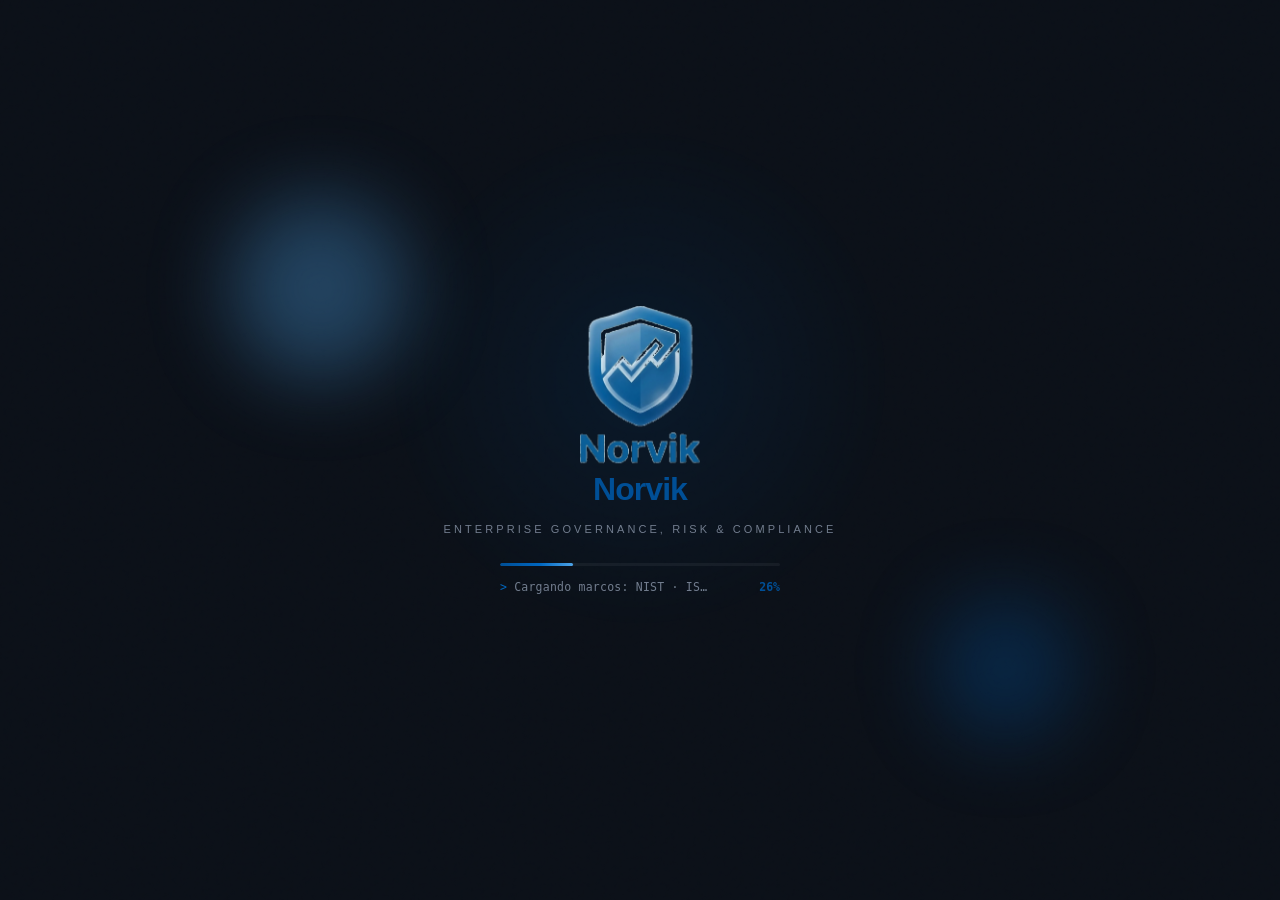
==== ui/web/index.html @ 84c55c1e "Fix logo and configure app" ====
<!DOCTYPE html>
<html lang="es">
<head>
  <meta charset="UTF-8" />
  <meta name="viewport" content="width=device-width, initial-scale=1.0" />
  <title>Norvik — Governance & Compliance</title>
  <link rel="icon" type="image/svg+xml" href="norvik-icon.svg" />
  <link rel="stylesheet" href="themes.css" />
  <link rel="stylesheet" href="styles.css" />
  <link rel="stylesheet" href="glass.css" />
  <link rel="stylesheet" href="responsive.css" />
  <link rel="stylesheet" href="loader.css" />
  <script src="qrc:///qtwebchannel/qwebchannel.js"></script>
</head>
<body>
  <div class="norvik-loader" id="norvik-loader" role="status" aria-live="polite" aria-label="Cargando Norvik">
    <div class="nl-grain" aria-hidden="true"></div>
    <div class="nl-aura" aria-hidden="true"></div>
    <div class="nl-flare nl-flare--a" aria-hidden="true"></div>
    <div class="nl-flare nl-flare--b" aria-hidden="true"></div>
    <div class="nl-stage">
      <div class="nl-logo-wrap" aria-hidden="true">
        <img class="nl-logo-img" src="norvik-logo.png" width="120" height="140" alt="" decoding="async" />
        <div class="nl-wordmark">Norvik</div>
      </div>
      <div class="nl-tagline">Enterprise Governance, Risk &amp; Compliance</div>
      <div class="nl-track" aria-hidden="true"><span class="nl-fill" id="nl-fill"></span></div>
      <div class="nl-status">
        <span class="nl-phase"><span class="nl-caret">&gt;</span><span id="nl-phase-text">Inicializando núcleo seguro</span></span>
        <span class="nl-pct" id="nl-pct">0%</span>
      </div>
    </div>
  </div>
  <div class="grain"></div>
  <div class="scene-bg" aria-hidden="true">
    <div class="scene-bg__image" id="scene-bg-image"></div>
    <div class="scene-bg__veil" id="scene-bg-veil"></div>
    <div class="hero-glow hero-glow--back"></div>
    <div class="hero-glow hero-glow--front"></div>
  </div>

  <div class="app-root">
    <div class="sidebar-backdrop" id="sidebar-backdrop" aria-hidden="true"></div>
    <div class="glass-panel norvik-shell">
      <div class="norvik-layout" id="layout">
        <aside class="norvik-sidebar">
          <div class="norvik-brand">
            <img class="norvik-brand-logo" src="norvik-logo.png" width="120" height="36" alt="Norvik" />
            <div class="norvik-brand-text">
              <span class="norvik-brand-name">Norvik</span>
              <span class="norvik-brand-ver" id="brand-edition">Enterprise Edition</span>
            </div>
          </div>
          <nav class="norvik-nav" aria-label="Navegación principal">
            <span class="nav-indicator" id="nav-indicator" aria-hidden="true"></span>
            <button type="button" class="nav-item is-active" data-panel="dashboard">
              <span data-icon="dashboard"></span><span>Dashboard</span>
            </button>
            <button type="button" class="nav-item alerts" data-panel="nist" data-fw="NIST_CSF2">
              <span data-icon="nist"></span><span>NIST CSF 2.0</span>
              <span class="badge" id="badge-nist" hidden>0</span>
            </button>
            <button type="button" class="nav-item" data-panel="iso" data-fw="ISO27001">
              <span data-icon="iso"></span><span>ISO 27001:2022</span>
            </button>
            <button type="button" class="nav-item alerts" data-panel="cis" data-fw="CIS_V8">
              <span data-icon="cis"></span><span>CIS Controls v8</span>
              <span class="badge" id="badge-cis" hidden>0</span>
            </button>
            <button type="button" class="nav-item" data-panel="rgpd" data-fw="RGPD">
              <span data-icon="rgpd"></span><span>RGPD</span>
            </button>
            <button type="button" class="nav-item" data-panel="reports">
              <span data-icon="reports"></span><span>Informes PDF</span>
            </button>
            <button type="button" class="nav-item" data-panel="ai">
              <span data-icon="ai"></span><span>Asistente IA</span>
            </button>
          </nav>
          <div class="norvik-sidebar-foot">
            <div class="norvik-status foot-text">
              <span class="dot" id="ollama-dot"></span>
              <span id="ollama-label">Ollama: comprobando...</span>
            </div>
            <div class="sidebar-foot-nav">
              <button type="button" class="nav-item nav-item--foot" data-panel="settings">
                <span data-icon="settings"></span><span>Configuración</span>
              </button>
              <button type="button" class="nav-item nav-item--foot" id="btn-support">
                <span data-icon="help"></span><span>Soporte</span>
              </button>
            </div>
            <div class="sidebar-user" id="sidebar-user" role="button" tabindex="0">
              <span class="sidebar-user__avatar" id="sidebar-avatar">RC</span>
              <div class="sidebar-user__meta foot-text">
                <span class="sidebar-user__name" id="sidebar-user-name">Responsable</span>
                <span class="sidebar-user__role" id="sidebar-user-role">Cumplimiento</span>
              </div>
            </div>
            <button type="button" class="btn-collapse" id="btn-collapse">
              <span class="chevron-wrap" data-icon="chevronLeft"></span><span class="collapse-label">Colapsar</span>
            </button>
          </div>
        </aside>

        <section class="norvik-main">
          <header class="norvik-topbar">
            <button type="button" class="ws-btn btn-nav-toggle" id="btn-nav-toggle" aria-label="Abrir menú de navegación">
              <span data-icon="menu"></span>
            </button>
            <div class="norvik-topbar__title">
              <h1 id="page-title">Governance & Compliance</h1>
              <p id="page-subtitle">Última revisión: —</p>
            </div>
            <div class="topbar-search">
              <span class="topbar-search__icon" data-icon="search"></span>
              <input type="text" id="global-search" class="topbar-search__input" placeholder="Buscar controles, marcos o dominios..." autocomplete="off" />
              <div class="search-results" id="search-results" hidden></div>
            </div>
            <div class="norvik-topbar__actions">
              <button type="button" class="ws-btn" id="btn-sync">
                <span data-icon="sync"></span><span class="ws-btn__label">Sincronizar</span>
              </button>
              <button type="button" class="ws-btn primary" id="btn-export">
                <span data-icon="export"></span><span class="ws-btn__label">Exportar PDF</span>
              </button>
              <button type="button" class="icon-btn" id="btn-notifs" aria-label="Notificaciones">
                <span data-icon="alerts"></span>
                <span class="icon-btn__dot" id="notif-dot" hidden></span>
              </button>
              <div class="user-chip" id="user-chip" role="button" tabindex="0">
                <span class="user-chip__avatar" id="user-avatar">RC</span>
                <span class="user-chip__meta">
                  <span class="user-chip__name" id="user-name">Responsable</span>
                  <span class="user-chip__role" id="user-role">Cumplimiento</span>
                </span>
              </div>
            </div>
          </header>

          <div class="norvik-work">
            <div class="norvik-panel is-active" data-panel="dashboard">
              <div class="sync-banner" id="sync-banner" hidden>
                <span class="sync-banner__icon" data-icon="warning"></span>
                <div class="sync-banner__body">
                  <strong>Fallo de sincronización</strong>
                  <span id="sync-banner-msg">No se pudo conectar con el motor de cumplimiento.</span>
                </div>
                <button type="button" class="ws-btn" id="sync-retry"><span data-icon="sync"></span><span>Reintentar</span></button>
              </div>

              <div class="dash-empty" id="dash-empty" hidden>
                <nav class="dash-crumb dash-crumb--empty" aria-label="Miga de pan">
                  <span>Inicio</span>
                  <span class="dash-crumb__sep" data-icon="chevronRight"></span>
                  <span class="dash-crumb__active">Dashboard</span>
                </nav>
                <div class="dash-empty__shell glass-box">
                  <div class="dash-empty__hero">
                    <div class="dash-empty__orbit">
                      <div class="dash-empty__ring" aria-hidden="true"></div>
                      <img class="dash-empty__logo" src="norvik-logo.png" width="120" height="140" alt="Norvik" />
                      <div class="dash-empty__float dash-empty__float--a"><span data-icon="policy"></span></div>
                      <div class="dash-empty__float dash-empty__float--b"><span data-icon="check"></span></div>
                    </div>
                  </div>
                  <h2>No hay datos de cumplimiento todavía</h2>
                  <p>Comience configurando su primer marco normativo o realizando una evaluación de madurez para visualizar el estado de riesgo de su organización.</p>
                  <div class="dash-empty__actions">
                    <button type="button" class="ws-btn primary" id="empty-start">
                      <span data-icon="verified"></span><span>Comenzar configuración</span>
                    </button>
                    <button type="button" class="ws-btn" id="empty-import">
                      <span data-icon="upload"></span><span>Importar datos</span>
                    </button>
                  </div>
                  <div class="dash-empty__tips">
                    <div class="dash-empty__tip">
                      <span class="dash-empty__tip-icon" data-icon="sparkle"></span>
                      <strong>Marcos sugeridos</strong>
                      <span>ISO 27001, NIST CSF o CIS Controls según su sector.</span>
                    </div>
                    <div class="dash-empty__tip">
                      <span class="dash-empty__tip-icon" data-icon="policy"></span>
                      <strong>Guía de inicio</strong>
                      <span>Mapee controles de cumplimiento en pocos minutos.</span>
                    </div>
                    <div class="dash-empty__tip">
                      <span class="dash-empty__tip-icon" data-icon="group"></span>
                      <strong>Invitar equipo</strong>
                      <span>Colabore con oficiales de privacidad y auditores.</span>
                    </div>
                  </div>
                </div>
                <div class="dash-empty__ghost" aria-hidden="true">
                  <div class="dash-ghost-card dash-ghost-card--wide"></div>
                  <div class="dash-ghost-card dash-ghost-card--narrow"></div>
                </div>
              </div>

              <div id="dash-content">
              <nav class="dash-crumb" aria-label="Miga de pan">
                <span>Inicio</span>
                <span class="dash-crumb__sep" data-icon="chevronRight"></span>
                <span class="dash-crumb__active">Dashboard</span>
              </nav>
              <header class="dash-header">
                <div class="dash-header__main">
                  <h2 class="dash-header__title">Panel de cumplimiento</h2>
                  <p class="dash-header__subtitle" id="dash-header-sub">Monitoreo de cumplimiento entre marcos y vectores de riesgo.</p>
                  <div class="dash-header__meta">
                    <span class="dash-status" id="dash-conn-status">
                      <span class="dash-status__dot"></span>
                      <span id="dash-conn-label">Motor de cumplimiento activo</span>
                    </span>
                    <span class="dash-header__sep" aria-hidden="true">·</span>
                    <span class="dash-header__time" id="dash-last-update">Última actualización: —</span>
                  </div>
                </div>
                <div class="dash-header__actions">
                  <button type="button" class="ws-btn ws-btn--filter" id="dash-btn-filter">
                    <span data-icon="filter"></span><span id="dash-filter-btn-label">Filtros</span>
                  </button>
                  <button type="button" class="ws-btn" id="dash-btn-export">
                    <span data-icon="download"></span><span>Exportar</span>
                  </button>
                </div>
              </header>

              <div class="dash-filters-bar" id="dash-filters-bar" hidden>
                <span class="dash-filters-bar__label">Filtros activos:</span>
                <div class="dash-filter-chips" id="dash-filter-chips"></div>
                <button type="button" class="link-btn" id="dash-clear-filters">Limpiar todo</button>
              </div>

              <div class="bento-grid dash-kpi-row">
                <div class="glass-box dash-card bento-span-4 dash-kpi mica-surface drill-target" id="kpi-fw-card" role="button" tabindex="0" title="Ver controles del marco seleccionado">
                  <div class="dash-kpi__head">
                    <span class="dash-kpi__label" id="kpi-fw-label">Cumplimiento ISO 27001</span>
                    <span class="dash-kpi__icon" data-icon="verified"></span>
                  </div>
                  <div class="dash-kpi__value-row">
                    <span class="dash-kpi__value" id="kpi-fw-pct">—</span>
                    <span class="dash-kpi__delta dash-kpi__delta--down" id="kpi-fw-delta" hidden>
                      <span data-icon="warning"></span><span>—</span>
                    </span>
                  </div>
                  <div class="dash-kpi__track"><span id="kpi-fw-bar" style="width:0"></span></div>
                  <p class="dash-kpi__hint" id="kpi-fw-target">Objetivo: 95% de madurez · Clic para detalle</p>
                </div>
                <div class="glass-box dash-card bento-span-4 dash-kpi mica-surface drill-target drill-target--risk" id="kpi-risk-card" role="button" tabindex="0" title="Ver listado técnico de hallazgos críticos">
                  <div class="dash-kpi__risk">
                    <div class="dash-kpi__ring" id="kpi-risk-ring"></div>
                    <div>
                      <span class="dash-kpi__label">Vulnerabilidades críticas</span>
                      <span class="dash-kpi__value dash-kpi__value--risk" id="kpi-risk-count">—</span>
                      <p class="dash-kpi__hint" id="kpi-risk-sub">Clic para mitigar · listado técnico</p>
                    </div>
                  </div>
                </div>
                <div class="glass-box dash-card bento-span-4 dash-kpi mica-surface">
                  <div class="dash-kpi__head">
                    <span class="dash-kpi__label">Auditorías activas</span>
                    <span class="dash-kpi__icon" data-icon="pending"></span>
                  </div>
                  <ul class="dash-audit-list" id="kpi-audit-list"></ul>
                </div>
              </div>

              <div class="bento-grid">
                <div class="glass-box dash-card bento-span-4 risk-index-card drill-target" id="risk-index-card" role="button" tabindex="0" title="Ver incidencias críticas">
                  <div class="card-head card-head--tight">
                    <span class="card-head__title card-head__title--caps">Índice de exposición al riesgo</span>
                    <span class="grade-chip" id="score-grade">—</span>
                  </div>
                  <div class="risk-index__body">
                    <div class="score-donut score-donut--center" id="score-donut"></div>
                    <p class="risk-index__risk" id="risk-label">Riesgo moderado</p>
                  </div>
                  <div class="risk-index__foot">
                    <div class="risk-index__stat">
                      <span class="risk-index__stat-lbl">Cumplimiento</span>
                      <span class="risk-index__stat-val" id="risk-compliance-pct">0%</span>
                    </div>
                    <div class="risk-index__stat drill-target drill-target--inline" id="risk-incidents-stat" role="button" tabindex="0" title="Listado de controles críticos">
                      <span class="risk-index__stat-lbl">Incidencias</span>
                      <span class="risk-index__stat-val risk-index__stat-val--bad" id="risk-incidents">0</span>
                    </div>
                  </div>
                </div>

                <div class="glass-box dash-card bento-span-8 maturity-card">
                  <div class="card-head card-head--tight">
                    <span class="card-head__title card-head__title--caps">Matriz global de madurez</span>
                    <span class="live-chip">Datos en vivo</span>
                  </div>
                  <div class="maturity-list" id="maturity-list"></div>
                </div>

                <div class="glass-box dash-card bento-span-12 controls-table-card filtered-table-card" id="filtered-table-card">
                  <div class="card-head card-head--tight card-head--table">
                    <span class="card-head__title card-head__title--caps" id="filtered-table-title">Estado de controles filtrados</span>
                    <span class="filtered-table__legend"><i class="cell-crit"></i> Crítico / Alto · Clic en fila para mitigar</span>
                  </div>
                  <div class="gaps-table-wrap grid-table-wrap">
                    <table class="data-table data-table--enterprise data-table--filtered" id="filtered-controls-table">
                      <thead>
                        <tr>
                          <th>ID</th>
                          <th>Dominio</th>
                          <th>Riesgo</th>
                          <th>Madurez</th>
                          <th>Estado</th>
                        </tr>
                      </thead>
                      <tbody id="filtered-controls-body"></tbody>
                    </table>
                  </div>
                  <div class="filtered-table__foot" id="filtered-table-foot" hidden>
                    <button type="button" class="link-btn" id="filtered-show-more">Ver más resultados</button>
                  </div>
                </div>

                <div class="glass-box dash-card bento-span-12 controls-table-card" hidden aria-hidden="true">
                  <div class="card-head card-head--tight card-head--table">
                    <span class="card-head__title card-head__title--caps">Estado de controles críticos</span>
                    <button type="button" class="link-btn" data-goto-gaps>Ver todas las evaluaciones</button>
                  </div>
                  <div class="gaps-table-wrap grid-table-wrap">
                    <table class="data-table data-table--enterprise" id="critical-gaps-table">
                      <thead>
                        <tr>
                          <th>Marco</th>
                          <th>Dominio</th>
                          <th>Control</th>
                          <th>Madurez</th>
                          <th>Estado</th>
                          <th class="cell-action"></th>
                        </tr>
                      </thead>
                      <tbody id="critical-gaps-body"></tbody>
                    </table>
                  </div>
                </div>

                <div class="glass-box dash-card bento-span-12 stream-card">
                  <div class="card-head card-head--tight">
                    <span class="card-head__title card-head__title--caps">Flujo de cumplimiento reciente</span>
                  </div>
                  <ul class="stream-list" id="activity-list"></ul>
                </div>
              </div>

              <div class="ai-exec-grid">
                <div class="glass-box ai-summary-card">
                  <div class="card-head">
                    <span class="card-head__title">
                      <span class="ai-spark" data-icon="ai"></span>Resumen ejecutivo IA
                    </span>
                    <span class="live-chip" id="ai-summary-state">Listo</span>
                  </div>
                  <div class="ai-summary__body" id="ai-summary-body">
                    <p class="ai-summary__placeholder">Genera un análisis ejecutivo del estado de gobernanza con tu modelo Ollama configurado. Son sugerencias de la IA basadas en tus evaluaciones.</p>
                  </div>
                  <div class="ai-summary__foot">
                    <button type="button" class="ws-btn primary" id="btn-ai-summary">
                      <span data-icon="ai"></span><span>Generar análisis</span>
                    </button>
                    <button type="button" class="ws-btn" id="btn-ai-regen" hidden>
                      <span data-icon="refresh"></span><span>Regenerar análisis</span>
                    </button>
                    <button type="button" class="ws-btn" id="btn-ai-copy" hidden>
                      <span data-icon="copy"></span><span>Copiar</span>
                    </button>
                  </div>
                </div>

                <div class="glass-box health-card">
                  <div class="health-card__label">Estado de salud global</div>
                  <div class="health-card__grade" id="health-grade">—</div>
                  <div class="health-card__status">
                    <span class="health-card__badge" id="health-status">Estable</span>
                  </div>
                  <div class="health-card__trend" id="health-trend">
                    <span data-icon="trend"></span><span id="health-trend-text">Madurez media en seguimiento</span>
                  </div>
                  <div class="health-card__ring" id="health-ring"></div>
                </div>
              </div>

              <div class="norvik-grid norvik-grid--mid dash-secondary">
                <div class="glass-box dash-card remediation-card">
                  <div class="card-head card-head--tight">
                    <span class="card-head__title card-head__title--caps">Progreso del plan de remediación</span>
                    <span class="card-head__hint" id="remediation-hint"></span>
                  </div>
                  <div class="remediation-list" id="remediation-list"></div>
                </div>
                <div class="glass-box dash-card gapmatrix-card">
                  <div class="card-head card-head--tight">
                    <span class="card-head__title card-head__title--caps">Mapa de brechas — Dominio × Marco</span>
                    <span class="matrix-legend">
                      <span><i class="cell-crit"></i>Crítico</span>
                      <span><i class="cell-part"></i>Parcial</span>
                      <span><i class="cell-ok"></i>Alineado</span>
                    </span>
                  </div>
                  <div class="gapmatrix-wrap grid-table-wrap" id="gap-matrix"></div>
                </div>
              </div>
              </div>
            </div>

            <div class="norvik-panel" data-panel="nist" id="panel-nist"></div>
            <div class="norvik-panel" data-panel="iso" id="panel-iso"></div>
            <div class="norvik-panel" data-panel="cis" id="panel-cis"></div>
            <div class="norvik-panel" data-panel="rgpd" id="panel-rgpd"></div>

            <div class="norvik-panel" data-panel="reports">
              <div id="reports-content" class="reports-page">
                <header class="reports-header">
                  <div>
                    <h2 class="reports-header__title">Informes y análisis de brechas</h2>
                    <p class="reports-header__sub" id="rpt-period">Revisión de cumplimiento · —</p>
                  </div>
                  <div class="reports-header__actions">
                    <button type="button" class="ws-btn" id="btn-export-panel" disabled title="Próximamente">
                      <span data-icon="export"></span><span>Exportar Excel</span>
                    </button>
                    <button type="button" class="ws-btn primary" id="btn-export-rpt">
                      <span data-icon="doc"></span><span>Generar informe PDF</span>
                    </button>
                  </div>
                </header>
                <p id="report-result" class="report-export__result"></p>

                <div class="bento-grid reports-bento">
                  <div class="glass-box dash-card bento-span-7 rpt-ai-card">
                    <div class="card-head">
                      <span class="card-head__title">
                        <span class="ai-spark" data-icon="ai"></span>Resumen ejecutivo IA
                      </span>
                      <span class="live-chip" id="rpt-ai-summary-state">Listo</span>
                    </div>
                    <div class="ai-summary__body" id="rpt-ai-summary-body">
                      <p class="ai-summary__placeholder">Genera un análisis ejecutivo del estado de gobernanza con Ollama. Las sugerencias se basan en tus evaluaciones actuales.</p>
                    </div>
                    <div class="ai-summary__foot">
                      <button type="button" class="ws-btn primary" id="rpt-btn-ai-summary">
                        <span data-icon="ai"></span><span>Generar análisis</span>
                      </button>
                      <button type="button" class="ws-btn" id="rpt-btn-ai-regen" hidden>
                        <span data-icon="refresh"></span><span>Regenerar</span>
                      </button>
                      <button type="button" class="ws-btn" id="rpt-btn-ai-copy" hidden>
                        <span data-icon="copy"></span><span>Copiar</span>
                      </button>
                    </div>
                  </div>

                  <div class="glass-box dash-card bento-span-5 health-card health-card--brand">
                    <div class="health-card__label">Estado de salud global</div>
                    <div class="health-card__grade" id="rpt-health-grade">—</div>
                    <div class="health-card__status">
                      <span class="health-card__badge" id="rpt-health-status">Estable</span>
                    </div>
                    <div class="health-card__trend" id="rpt-health-trend">
                      <span data-icon="trend"></span><span id="rpt-health-trend-text">Madurez media en seguimiento</span>
                    </div>
                    <div class="health-card__ring" id="rpt-health-ring"></div>
                    <div class="health-card__watermark" aria-hidden="true">
                      <img src="norvik-logo.png" alt="" width="100" height="auto" />
                    </div>
                  </div>

                  <div class="glass-box dash-card bento-span-12 gapmatrix-card">
                    <div class="card-head card-head--tight">
                      <span class="card-head__title card-head__title--caps">Mapa de brechas — Dominio × Marco</span>
                      <span class="matrix-legend">
                        <span><i class="cell-crit"></i>Crítico</span>
                        <span><i class="cell-part"></i>Parcial</span>
                        <span><i class="cell-ok"></i>Alineado</span>
                      </span>
                    </div>
                    <div class="gapmatrix-wrap grid-table-wrap" id="rpt-gap-matrix"></div>
                  </div>

                  <div class="glass-box dash-card bento-span-8 remediation-card">
                    <div class="card-head card-head--tight">
                      <span class="card-head__title card-head__title--caps">Progreso del plan de remediación</span>
                      <span class="card-head__hint" id="rpt-remediation-hint"></span>
                    </div>
                    <div class="remediation-list" id="rpt-remediation-list"></div>
                  </div>

                  <div class="glass-box dash-card bento-span-4 upload-card rpt-archive">
                    <div class="card-head card-head--tight">
                      <span class="card-head__title card-head__title--caps">Biblioteca de evidencias</span>
                    </div>
                    <div class="dropzone dropzone--compact" id="dropzone" role="button" tabindex="0" aria-label="Subir evidencias">
                      <div class="dropzone__circle"><span data-icon="upload"></span></div>
                      <div class="dropzone__title">Arrastra archivos aquí</div>
                      <p class="dropzone__hint">PDF, imágenes y documentos vinculados a controles.</p>
                      <input type="file" id="evidence-input" multiple hidden />
                    </div>
                    <ul class="upload-list" id="upload-list"></ul>
                  </div>
                </div>
              </div>
            </div>

            <div class="norvik-panel" data-panel="ai">
              <div class="glass-box ai-chat">
                <div class="glass-box__title">Asistente IA — Recomendaciones GRC</div>
                <div id="ai-offline" class="ai-offline" hidden>
                  Ollama no está disponible. Inicia Ollama en http://localhost:11434 para habilitar recomendaciones.
                </div>
                <div class="ai-messages" id="ai-messages">
                  <div class="ai-msg bot">Selecciona un gap del dashboard o describe un control para recibir recomendaciones técnicas en español.</div>
                </div>
                <div class="ai-input-row">
                  <input type="text" class="ai-input" id="ai-input" placeholder="Describe un gap o control..." />
                  <button type="button" class="ws-btn primary" id="ai-send">
                    <span data-icon="send"></span><span>Enviar</span>
                  </button>
                </div>
              </div>
            </div>

            <div class="norvik-panel" data-panel="settings">
              <div class="glass-box">
                <h1 style="font-size:22px;font-weight:650;letter-spacing:-.02em;margin-bottom:4px">Configuración</h1>
                <p class="sub" style="color:var(--ink-3);font-size:13px;margin-bottom:18px">Conexión IA, apariencia y preferencias de Norvik.</p>

                <div class="settings-section" id="ollama-settings">
                  <div class="label">Asistente IA (Ollama)</div>
                  <div class="settings-grid settings-grid--ollama">
                    <div class="setting-field">
                      <label for="set-ollama-provider">Proveedor</label>
                      <select id="set-ollama-provider" class="setting-select">
                        <option value="local">Ollama local</option>
                        <option value="cloud">Ollama Cloud (API)</option>
                      </select>
                    </div>
                    <div class="setting-field" id="field-ollama-host">
                      <label for="set-ollama-host">URL local</label>
                      <input type="text" id="set-ollama-host" placeholder="http://localhost:11434" />
                    </div>
                    <div class="setting-field" id="field-ollama-cloud-key" hidden>
                      <label for="set-ollama-cloud-key">API Key Cloud</label>
                      <input type="password" id="set-ollama-cloud-key" placeholder="ollama_..." autocomplete="off" />
                      <p class="setting-hint">Obtén tu clave en <a href="https://ollama.com/settings/keys" target="_blank" rel="noopener">ollama.com/settings/keys</a>. La API usa <code>https://ollama.com/api</code>.</p>
                    </div>
                    <div class="setting-field">
                      <label for="set-ollama-model">Modelo</label>
                      <select id="set-ollama-model" class="setting-select"></select>
                      <p class="setting-hint" id="ollama-models-hint" hidden></p>
                      <p class="setting-hint">Local: solo modelos descargados (<code>ollama pull llama3.2</code>). Cloud: catálogo de ollama.com (Llama no incluido).</p>
                    </div>
                    <div class="setting-field setting-field--wide">
                      <label for="set-ollama-model-custom">Modelo personalizado (opcional)</label>
                      <input type="text" id="set-ollama-model-custom" placeholder="Ej. llama3.1:8b" />
                    </div>
                  </div>
                  <div class="setting-field setting-field--wide">
                    <label for="set-ai-prompt">Rol del asistente (system prompt)</label>
                    <textarea id="set-ai-prompt" class="setting-textarea" rows="5" placeholder="Vacío = rol GRC Norvik (auditoría, informes, decisiones, sugerencias)"></textarea>
                  </div>
                  <div class="ollama-actions">
                    <button type="button" class="ws-btn" id="btn-test-ollama">
                      <span data-icon="sync"></span><span>Probar conexión</span>
                    </button>
                    <button type="button" class="ws-btn" id="btn-load-models">
                      <span data-icon="ai"></span><span>Cargar modelos</span>
                    </button>
                    <span class="ollama-test-status" id="ollama-test-status"></span>
                  </div>
                </div>

                <div class="settings-section" id="theme-settings-panel"></div>

                <div class="settings-section">
                  <div class="label">Organización</div>
                  <div class="settings-grid">
                    <div class="setting-field">
                      <label for="set-org">Nombre</label>
                      <input type="text" id="set-org" />
                    </div>
                  </div>
                </div>

                <div style="margin-top:16px">
                  <button type="button" class="ws-btn primary" id="btn-save-settings">
                    <span data-icon="check"></span><span>Guardar configuración</span>
                  </button>
                </div>
              </div>
            </div>
          </div>
        </section>
      </div>
    </div>
  </div>

  <div class="filter-backdrop" id="filter-backdrop" hidden></div>
  <aside class="filter-drawer" id="filter-drawer" aria-label="Filtros del dashboard" hidden>
    <div class="filter-drawer__head">
      <div>
        <h2 class="filter-drawer__title">Filtros</h2>
        <p class="filter-drawer__sub">Refina el espacio de cumplimiento</p>
      </div>
      <button type="button" class="icon-btn" id="filter-drawer-close" aria-label="Cerrar filtros"><span data-icon="close"></span></button>
    </div>
    <div class="filter-drawer__body">
      <div class="filter-section">
        <span class="filter-section__label">Marco normativo</span>
        <div class="filter-fw-list" id="filter-fw-list"></div>
      </div>
      <div class="filter-section">
        <span class="filter-section__label">Nivel de riesgo</span>
        <div class="filter-risk-grid" id="filter-risk-grid">
          <button type="button" class="filter-risk is-active" data-risk="critical">Crítico</button>
          <button type="button" class="filter-risk is-active" data-risk="warning">Alto</button>
          <button type="button" class="filter-risk" data-risk="info">Medio</button>
          <button type="button" class="filter-risk" data-risk="ok">Bajo</button>
        </div>
      </div>
      <div class="filter-section">
        <span class="filter-section__label">Rango de fechas</span>
        <div class="filter-date">
          <button type="button" class="filter-date__main" id="filter-date-label">Últimos 90 días</button>
          <div class="filter-date__quick">
            <button type="button" class="filter-date-chip" data-days="1">Hoy</button>
            <button type="button" class="filter-date-chip" data-days="7">7 días</button>
            <button type="button" class="filter-date-chip" data-days="30">30 días</button>
            <button type="button" class="filter-date-chip is-active" data-days="90">90 días</button>
          </div>
        </div>
      </div>
      <div class="filter-section">
        <label class="filter-section__label" for="filter-unit">Unidad de negocio</label>
        <select class="setting-select" id="filter-unit">
          <option value="all">Todas las unidades</option>
          <option value="it">Tecnología</option>
          <option value="legal">Legal y cumplimiento</option>
          <option value="ops">Operaciones</option>
        </select>
      </div>
    </div>
    <div class="filter-drawer__foot">
      <button type="button" class="ws-btn primary" id="filter-apply">Aplicar filtros</button>
      <button type="button" class="ws-btn" id="filter-reset">Restablecer</button>
    </div>
  </aside>

  <div class="filter-backdrop" id="drill-backdrop" hidden></div>
  <aside class="filter-drawer drill-drawer" id="drill-drawer" aria-label="Detalle técnico de hallazgos" hidden>
    <div class="filter-drawer__head">
      <div>
        <nav class="drill-crumb" aria-label="Ruta de drill-down">
          <span>Dashboard</span>
          <span class="drill-crumb__sep" data-icon="chevronRight"></span>
          <span id="drill-crumb-metric">Hallazgos</span>
        </nav>
        <h2 class="filter-drawer__title" id="drill-drawer-title">Listado técnico</h2>
        <p class="filter-drawer__sub" id="drill-drawer-sub">Selecciona un ítem para ir al control y mitigar</p>
      </div>
      <button type="button" class="icon-btn" id="drill-drawer-close" aria-label="Cerrar detalle"><span data-icon="close"></span></button>
    </div>
    <div class="drill-drawer__summary">
      <span class="drill-count-badge" id="drill-count-badge">0</span>
      <span class="drill-summary-text" id="drill-summary-text">elementos afectados</span>
    </div>
    <div class="filter-drawer__body drill-drawer__body">
      <div class="gaps-table-wrap grid-table-wrap drill-table-wrap">
        <table class="data-table data-table--enterprise data-table--drill">
          <thead>
            <tr>
              <th>ID</th>
              <th>Control / dominio</th>
              <th>Riesgo</th>
              <th>Madurez</th>
              <th></th>
            </tr>
          </thead>
          <tbody id="drill-drawer-body"></tbody>
        </table>
      </div>
      <p class="drill-empty" id="drill-empty" hidden>Sin hallazgos en este criterio.</p>
    </div>
    <div class="filter-drawer__foot drill-drawer__foot">
      <button type="button" class="ws-btn" id="drill-scroll-table">
        <span data-icon="filter"></span><span>Ver en tabla filtrada</span>
      </button>
      <button type="button" class="ws-btn primary" id="drill-ai-first" hidden>
        <span data-icon="ai"></span><span>Mitigar el primero con IA</span>
      </button>
    </div>
  </aside>

  <button type="button" class="dash-fab" id="dash-fab" title="Nuevo recurso" hidden>
    <span data-icon="add"></span>
    <span class="dash-fab__tip">Nuevo recurso</span>
  </button>

  <div class="modal-overlay profile-modal-overlay" id="user-profile-modal" hidden>
    <div class="modal-card glass-panel user-profile-card">
      <div class="modal-card__head">
        <div>
          <span class="card-head__title"><img class="modal-brand-logo" src="norvik-logo.png" width="88" height="26" alt="" /> Mi perfil</span>
          <p class="profile-modal__sub">Identidad profesional para Norvik, informes PDF y asistente IA</p>
        </div>
        <button type="button" class="icon-btn" id="profile-close" aria-label="Cerrar"><span data-icon="close"></span></button>
      </div>
      <div class="modal-card__body profile-modal__body">
        <section class="profile-section profile-section--hero">
          <div class="profile-avatar-block">
            <button type="button" class="profile-avatar-picker" id="profile-avatar-picker" aria-label="Cambiar foto de perfil">
              <img class="profile-avatar-picker__img" id="profile-avatar-preview" alt="" hidden />
              <span class="profile-avatar-picker__initials" id="profile-avatar-initials">NV</span>
              <span class="profile-avatar-picker__overlay"><span data-icon="upload"></span></span>
            </button>
            <input type="file" id="profile-avatar-input" accept="image/png,image/jpeg,image/webp" hidden />
            <div class="profile-avatar-meta">
              <strong>Foto de perfil</strong>
              <span>PNG, JPG o WebP · máx. 2 MB</span>
              <div class="profile-avatar-actions">
                <button type="button" class="ws-btn" id="profile-avatar-upload">
                  <span data-icon="upload"></span><span>Subir foto</span>
                </button>
                <button type="button" class="ws-btn" id="profile-avatar-remove" hidden>
                  <span data-icon="close"></span><span>Quitar</span>
                </button>
              </div>
            </div>
          </div>
        </section>

        <section class="profile-section">
          <h3 class="profile-section__title">Identidad <span class="profile-required">Obligatorio</span></h3>
          <div class="profile-grid">
            <div class="setting-field">
              <label for="profile-user-name">Nombre completo <span class="req">*</span></label>
              <input type="text" id="profile-user-name" placeholder="Ej. Ana García" autocomplete="name" required />
            </div>
            <div class="setting-field">
              <label for="profile-user-role">Rol / cargo <span class="req">*</span></label>
              <input type="text" id="profile-user-role" placeholder="Ej. CISO · Auditor de cumplimiento" autocomplete="organization-title" required />
            </div>
            <div class="setting-field setting-field--wide">
              <label for="profile-bio">Acerca de ti</label>
              <textarea id="profile-bio" class="setting-textarea" rows="3" placeholder="Breve descripción profesional (opcional)"></textarea>
            </div>
          </div>
        </section>

        <section class="profile-section">
          <h3 class="profile-section__title">Organización</h3>
          <div class="profile-grid">
            <div class="setting-field setting-field--wide">
              <label for="profile-org">Empresa / entidad</label>
              <input type="text" id="profile-org" placeholder="Nombre de la organización" autocomplete="organization" />
            </div>
            <div class="setting-field">
              <label for="profile-department">Departamento / área</label>
              <input type="text" id="profile-department" placeholder="Ej. Riesgos y cumplimiento" />
            </div>
            <div class="setting-field">
              <label for="profile-edition">Edición Norvik</label>
              <input type="text" id="profile-edition" placeholder="Enterprise Edition" />
            </div>
            <div class="setting-field">
              <label for="profile-next-audit">Próxima auditoría</label>
              <input type="text" id="profile-next-audit" placeholder="DD/MM/AAAA" />
            </div>
          </div>
        </section>

        <section class="profile-section">
          <h3 class="profile-section__title">Contacto <span class="profile-optional">Opcional</span></h3>
          <div class="profile-grid">
            <div class="setting-field">
              <label for="profile-email">Correo electrónico</label>
              <input type="email" id="profile-email" placeholder="nombre@empresa.com" autocomplete="email" />
            </div>
            <div class="setting-field">
              <label for="profile-phone">Teléfono</label>
              <input type="tel" id="profile-phone" placeholder="+34 600 000 000" autocomplete="tel" />
            </div>
            <div class="setting-field setting-field--wide">
              <label for="profile-location">Ubicación / oficina</label>
              <input type="text" id="profile-location" placeholder="Ciudad, país o sede" autocomplete="address-level2" />
            </div>
          </div>
        </section>

        <section class="profile-section">
          <h3 class="profile-section__title">Redes y presencia web <span class="profile-optional">Opcional</span></h3>
          <div class="profile-grid">
            <div class="setting-field">
              <label for="profile-linkedin">LinkedIn</label>
              <input type="url" id="profile-linkedin" placeholder="https://linkedin.com/in/usuario" />
            </div>
            <div class="setting-field">
              <label for="profile-github">GitHub</label>
              <input type="url" id="profile-github" placeholder="https://github.com/usuario" />
            </div>
            <div class="setting-field">
              <label for="profile-twitter">X (Twitter)</label>
              <input type="url" id="profile-twitter" placeholder="https://x.com/usuario" />
            </div>
            <div class="setting-field">
              <label for="profile-website">Sitio web</label>
              <input type="url" id="profile-website" placeholder="https://tu-dominio.com" />
            </div>
          </div>
        </section>

        <p class="profile-footnote"><span class="req">*</span> Nombre y cargo son obligatorios. El resto enriquece informes y el contexto del asistente IA.</p>
        <div class="profile-actions">
          <button type="button" class="ws-btn" id="profile-cancel">Cancelar</button>
          <button type="button" class="ws-btn primary" id="profile-save">
            <span data-icon="check"></span><span>Guardar perfil</span>
          </button>
        </div>
      </div>
    </div>
  </div>

  <div class="modal-overlay" id="support-modal" hidden>
    <div class="modal-card glass-panel">
      <div class="modal-card__head">
        <span class="card-head__title"><span class="ai-spark" data-icon="help"></span>Soporte</span>
        <button type="button" class="icon-btn" id="support-close" aria-label="Cerrar"><span data-icon="close"></span></button>
      </div>
      <div class="modal-card__body">
        <p>Norvik es tu plataforma de gobernanza, riesgo y cumplimiento (GRC) para NIST CSF 2.0, ISO 27001, CIS Controls v8 y RGPD.</p>
        <ul class="support-list">
          <li><strong>Evaluar madurez:</strong> abre un marco en el menú y asigna nivel CMM (L0–L5) a cada control.</li>
          <li><strong>Dashboard:</strong> revisa score global, brechas críticas y el mapa de brechas Dominio × Marco.</li>
          <li><strong>Asistente IA:</strong> configura Ollama en Configuración para recibir recomendaciones.</li>
          <li><strong>Informes:</strong> genera el PDF ejecutivo desde la sección Informes.</li>
        </ul>
        <p class="support-meta">Norvik · Enterprise Edition · v1.0</p>
      </div>
    </div>
  </div>

  <div class="toast" id="toast"><span class="dot"></span><span id="toast-text"></span></div>
  <script src="loader.js"></script>
  <script src="icons.js"></script>
  <script src="theme-engine.js"></script>
  <script src="motion.js"></script>
  <script src="responsive.js"></script>
  <script src="charts.js"></script>
  <script src="app.js"></script>
</body>
</html>
---- ui/web/themes.css ----
/* Norvik — theme tokens from themes.html */

:root {
  --accent: #ff6a4d;
  --accent-soft: #ff8a72;
  --accent2: #22d3ee;
  --radius: 12px;
  --speed: 0.28s;
  --ease-out: cubic-bezier(0.22, 1, 0.36, 1);
  --sidebar-width: 200px;

  --page-0: #1b212b;
  --page-1: #10151d;
  --panel: #171d28;
  --panel-2: #1b2230;
  --rail: #10151e;
  --line: rgba(255, 255, 255, 0.06);
  --line-2: rgba(255, 255, 255, 0.09);
  --ink: #eef2f8;
  --ink-2: #aab3c2;
  --ink-3: #727d8e;
  --ink-4: #525c6b;
  --ink-dim: var(--ink-3);
  --field: #0e131c;
  --thumb: #fff;
  --red: #ef4444;
  --yellow: #eab308;
  --green: #22c55e;
  --orange: #f97316;

  --page-bg: radial-gradient(120% 80% at 30% 0%, #2a3340 0%, transparent 55%),
    radial-gradient(120% 90% at 80% 100%, #222b37 0%, transparent 55%),
    linear-gradient(160deg, #222a36, #0c1118 90%);
  --panel-grad: linear-gradient(180deg, rgba(40, 50, 66, 0.5), rgba(18, 23, 32, 0.65));
  --rail-grad: linear-gradient(180deg, rgba(14, 19, 28, 0.7), rgba(10, 14, 21, 0.85));
  --topbar-bg: linear-gradient(180deg, rgba(14, 19, 28, 0.35), transparent);
  --tile-bg: #0f141d;
  --box-bg: linear-gradient(180deg, rgba(24, 30, 42, 0.88), rgba(12, 16, 24, 0.92));
  --box-border: var(--line-2);
  --track: rgba(255, 255, 255, 0.05);
  --hover: rgba(255, 255, 255, 0.04);
  --hover-2: rgba(255, 255, 255, 0.08);
  --shadow: 0 40px 90px -36px rgba(0, 0, 0, 0.85);
  --glass-border: var(--line-2);
  --glass-border-soft: var(--line);
  --shell-bg: var(--panel-grad);
  --shell-shadow: var(--shadow), inset 0 1px 0 rgba(255, 255, 255, 0.05);
  --sidebar-bg: var(--rail-grad);
  --sidebar-border: var(--line);
  --step-hover-bg: var(--hover);
  --step-hover-border: var(--line-2);
  --step-active-bg: linear-gradient(90deg,
    color-mix(in srgb, var(--accent) 28%, transparent),
    color-mix(in srgb, var(--accent) 8%, transparent));
  --step-active-shadow: 0 0 24px -6px color-mix(in srgb, var(--accent) 60%, transparent);
  --btn-bg: var(--hover);
  --btn-primary-bg: linear-gradient(180deg, color-mix(in srgb, var(--accent) 95%, #000), var(--accent));
  --btn-hover-shadow: 0 4px 14px -4px color-mix(in srgb, var(--accent) 80%, transparent);
  --scene-radial-1: radial-gradient(120% 80% at 30% 0%, color-mix(in srgb, var(--accent) 18%, #2a3340) 0%, transparent 55%);
  --scene-radial-2: radial-gradient(120% 90% at 80% 100%, rgba(34, 43, 55, 0.9) 0%, transparent 55%);
  --scene-linear: linear-gradient(160deg, #222a36, #0c1118 90%);
  --hero-glow: radial-gradient(circle, color-mix(in srgb, var(--accent) 22%, transparent), transparent 70%);
  --font-display: -apple-system, BlinkMacSystemFont, "SF Pro Text", "Segoe UI", Inter, sans-serif;
  --font-mono: "JetBrains Mono", ui-monospace, Menlo, Consolas, monospace;
  --font-body: -apple-system, BlinkMacSystemFont, "SF Pro Text", "Segoe UI", Inter, sans-serif;
}

body.light {
  --line: rgba(15, 23, 42, 0.11);
  --line-2: rgba(15, 23, 42, 0.18);
  --ink: #1b2230;
  --ink-2: #3d4d66;
  --ink-3: #6b7a92;
  --ink-4: #8a97ad;
  --ink-dim: var(--ink-3);
  --field: #ffffff;
  --page-bg: radial-gradient(120% 80% at 30% 0%, color-mix(in srgb, var(--accent) 8%, #eef1f6) 0%, transparent 55%),
    radial-gradient(120% 90% at 80% 100%, #e6ebf3 0%, transparent 55%),
    linear-gradient(160deg, #e9edf3, #cdd5e2 90%);
  --panel-grad: linear-gradient(180deg, rgba(255, 255, 255, 0.96), rgba(244, 247, 251, 0.98));
  --rail-grad: linear-gradient(180deg, rgba(252, 253, 255, 0.98), rgba(240, 244, 250, 0.98));
  --topbar-bg: linear-gradient(180deg, rgba(252, 253, 255, 0.85), transparent);
  --tile-bg: #f3f6fa;
  --box-bg: linear-gradient(180deg, rgba(255, 255, 255, 0.98), rgba(247, 249, 252, 0.99));
  --box-border: rgba(15, 23, 42, 0.12);
  --track: rgba(15, 23, 42, 0.1);
  --hover: rgba(15, 23, 42, 0.06);
  --hover-2: rgba(15, 23, 42, 0.1);
  --shadow: 0 30px 70px -34px rgba(30, 41, 70, 0.35);
  --scene-radial-1: radial-gradient(120% 80% at 30% 0%, color-mix(in srgb, var(--accent) 18%, #eef1f6) 0%, transparent 55%);
  --scene-radial-2: radial-gradient(120% 90% at 80% 100%, color-mix(in srgb, var(--accent) 6%, #e6ebf3) 0%, transparent 55%);
  --scene-linear: linear-gradient(160deg, #e9edf3, #cdd5e2 90%);
  --step-active-bg: linear-gradient(90deg,
    color-mix(in srgb, var(--accent) 38%, #fff),
    color-mix(in srgb, var(--accent) 16%, #fff));
  --step-active-shadow: 0 0 28px -4px color-mix(in srgb, var(--accent) 55%, transparent);
  --btn-bg: #ffffff;
}

body.font-mono {
  --font-body: var(--font-mono);
  --font-display: var(--font-mono);
}

.level-0 { background: rgba(239, 68, 68, 0.7); color: #fff; }
.level-1 { background: rgba(239, 68, 68, 0.45); color: #fff; }
.level-2 { background: rgba(234, 179, 8, 0.5); color: #1b2230; }
.level-3 { background: color-mix(in srgb, var(--accent) 35%, transparent); color: #fff; }
.level-4 { background: rgba(34, 197, 94, 0.5); color: #1b2230; }
.level-5 { background: rgba(34, 197, 94, 0.8); color: #fff; }
---- ui/web/styles.css ----
/* Norvik — layout + themes.html components */

*{box-sizing:border-box;margin:0;padding:0}
html,body{height:100%;overflow:hidden}

/* Scroll funcional, barras invisibles */
.norvik-nav,
.norvik-work,
.norvik-sidebar,
.alerts-list,
.ai-messages,
.grid-table-wrap,
.heatmap-wrap{
  scrollbar-width:none;
  -ms-overflow-style:none;
}
.norvik-nav::-webkit-scrollbar,
.norvik-work::-webkit-scrollbar,
.norvik-sidebar::-webkit-scrollbar,
.alerts-list::-webkit-scrollbar,
.ai-messages::-webkit-scrollbar,
.grid-table-wrap::-webkit-scrollbar,
.heatmap-wrap::-webkit-scrollbar{
  display:none;
  width:0;
  height:0;
  background:transparent;
}
body{
  background:var(--page-bg);
  color:var(--ink);
  font-family:var(--font-body);
  font-weight:400;
  -webkit-font-smoothing:antialiased;
  transition:background .35s,color .35s;
}

.grain{
  position:fixed;inset:0;z-index:2;pointer-events:none;opacity:.04;mix-blend-mode:overlay;
  background-image:url("data:image/svg+xml,%3Csvg viewBox='0 0 200 200' xmlns='http://www.w3.org/2000/svg'%3E%3Cfilter id='n'%3E%3CfeTurbulence type='fractalNoise' baseFrequency='0.85' numOctaves='3' stitchTiles='stitch'/%3E%3C/filter%3E%3Crect width='100%25' height='100%25' filter='url(%23n)'/%3E%3C/svg%3E");
}

.scene-bg{
  position:fixed;inset:0;z-index:0;pointer-events:none;overflow:hidden;
  background:var(--page-bg);
  transition:background .45s var(--ease-out, ease);
}
.hero-glow{
  position:absolute;left:50%;top:46%;
  border-radius:50%;z-index:2;pointer-events:none;
  will-change:transform;
  transition:background .45s var(--ease-out, ease), opacity .45s;
}
.hero-glow--back{
  width:640px;height:640px;
  transform:translate(-50%,-50%);
  background:var(--hero-glow, radial-gradient(circle, color-mix(in srgb, var(--accent) 18%, transparent) 0%, transparent 72%));
  opacity:.55;
}
.hero-glow--front{
  width:420px;height:420px;
  transform:translate(-50%,-50%);
  position:absolute;
  filter: blur(16px);
  background:radial-gradient(circle, color-mix(in srgb, var(--accent-soft) 38%, transparent) 0%, transparent 68%);
  opacity:.85;
}
body.light .hero-glow--back{opacity:.7}
body.light .hero-glow--front{opacity:.85}

.app-root{
  position:fixed;inset:0;z-index:10;
  display:flex;align-items:center;justify-content:center;padding:18px;
}

.glass-panel.norvik-shell{
  position:relative;width:100%;height:100%;max-width:100%;max-height:100%;
  display:flex;flex-direction:column;overflow:hidden;
  border-radius:calc(var(--radius) + 6px);
  transition:background .45s var(--ease-out, ease),border-color .45s,box-shadow .45s,transform .12s var(--ease-out, ease);
  will-change:transform;
}

.norvik-layout{display:flex;flex:1;min-height:0;overflow:hidden}
.norvik-layout.is-collapsed{--sidebar-width:72px}
.norvik-layout.is-collapsing .norvik-sidebar,
.norvik-layout.is-collapsing .norvik-brand-text,
.norvik-layout.is-collapsing .collapse-label,
.norvik-layout.is-collapsing .nav-item > span:not([data-icon]):not(.badge),
.norvik-layout.is-collapsing .norvik-sidebar-foot .foot-text{
  pointer-events:none;
}

.norvik-sidebar{
  flex:0 0 var(--sidebar-width);width:var(--sidebar-width);
  display:flex;flex-direction:column;gap:.5rem;
  padding:22px 14px;
  border-right:1px solid var(--line);
  transition:flex-basis .28s var(--ease-out, ease),width .28s var(--ease-out, ease),padding .28s var(--ease-out, ease),background .45s,border-color .45s;
  overflow:hidden;
  overflow-x:hidden;
}
.norvik-layout.is-collapsed .norvik-sidebar{
  padding:14px 8px;
  align-items:center;
}
.norvik-brand-text,.collapse-label,.nav-item > span:not([data-icon]):not(.badge),.norvik-sidebar-foot .foot-text{
  opacity:1;max-width:200px;overflow:hidden;white-space:nowrap;
  transition:opacity .22s var(--ease-out, ease),max-width .28s var(--ease-out, ease);
}
.norvik-layout.is-collapsed .norvik-brand-text,
.norvik-layout.is-collapsed .nav-item > span:not([data-icon]):not(.badge),
.norvik-layout.is-collapsed .norvik-sidebar-foot .foot-text{
  opacity:0;max-width:0;
  display:none;
}
.norvik-layout.is-collapsed .norvik-brand{
  justify-content:center;
  padding:2px 0 10px;
  width:100%;
}
.norvik-brand-logo{
  width:auto;height:34px;max-width:130px;flex:none;display:block;object-fit:contain;
}
.norvik-layout.is-collapsed .norvik-brand-logo{
  height:36px;max-width:40px;margin:0 auto;object-fit:contain;object-position:center;
}
.dash-empty__logo{width:min(200px,55vw);height:auto;object-fit:contain}
.modal-brand-logo{height:22px;width:auto;object-fit:contain;vertical-align:middle;margin-right:8px}
.health-card__watermark img{width:90px;height:auto;opacity:.08}
.norvik-layout.is-collapsed .nav-item{
  justify-content:center;
  align-items:center;
  gap:0;
  width:44px;
  min-width:44px;
  height:44px;
  padding:0;
  margin-inline:auto;
}
.norvik-layout.is-collapsed .nav-item > span[data-icon]{
  width:20px;
  height:20px;
  margin:0;
}
.norvik-layout.is-collapsed .nav-item svg{
  width:20px;
  height:20px;
}
.norvik-layout.is-collapsed .nav-item .badge{display:none}
.norvik-brand{
  display:flex;align-items:flex-start;gap:8px;flex-direction:column;
  padding:4px 6px 12px;color:var(--ink);
}
.norvik-brand-name{display:none}
.norvik-brand-name{font-size:15px;font-weight:650;letter-spacing:-.02em;color:#004f96}
.norvik-brand-ver{font-family:var(--font-mono);font-size:10px;color:var(--ink-3);letter-spacing:.06em;margin-top:2px}

.norvik-nav{display:flex;flex-direction:column;gap:4px;flex:1;min-height:0;overflow-y:auto;overflow-x:hidden;position:relative;width:100%}
.norvik-layout.is-collapsed .norvik-nav{align-items:center;gap:3px}

.nav-indicator{
  position:absolute;left:0;right:0;top:0;height:40px;border-radius:10px;z-index:0;pointer-events:none;
  background:linear-gradient(90deg,
    color-mix(in srgb,var(--accent) 32%,transparent),
    color-mix(in srgb,var(--accent) 10%,transparent));
  border:1px solid color-mix(in srgb,var(--accent) 42%,transparent);
  box-shadow:0 0 24px -6px color-mix(in srgb,var(--accent) 55%,transparent);
  opacity:0;
  transform:translateY(0);
  transition:transform .32s var(--ease-out, ease),height .28s var(--ease-out, ease),opacity .2s,background .35s,border-color .35s,box-shadow .35s;
}
body.light .nav-indicator{
  background:linear-gradient(90deg,
    color-mix(in srgb,var(--accent) 42%,#fff),
    color-mix(in srgb,var(--accent) 18%,#fff));
  border-color:color-mix(in srgb,var(--accent) 50%,transparent);
}

/* themes.html nav-item */
.nav-item{
  display:flex;align-items:center;gap:11px;
  padding:9px 11px;border-radius:10px;
  color:var(--ink-2);font-size:13.5px;font-weight:450;
  background:transparent;border:1px solid transparent;
  cursor:pointer;position:relative;width:100%;text-align:left;z-index:1;
  font-family:inherit;margin-bottom:0;
  transition:color .22s var(--ease-out, ease),transform .22s var(--ease-out, ease),background .22s;
}
.nav-item > span[data-icon]{width:16px;height:16px;display:flex;align-items:center;justify-content:center;flex:none}
.nav-item svg{width:16px;height:16px;color:var(--ink-3);flex:none;display:block;transition:color .22s var(--ease-out, ease)}
.nav-item > span:not([data-icon]):not(.badge){flex:1;line-height:1.2}
.nav-item .badge{
  margin-left:auto;font-size:11px;color:var(--accent);min-width:16px;text-align:right;font-weight:600;
  padding:0;background:none;border-radius:0;
  transition:opacity .22s,max-width .28s;
}
.nav-item:hover{background:var(--hover);color:var(--ink)}
.nav-item:hover svg{color:var(--ink-2)}
body.light .nav-item{color:var(--ink-2)}
body.light .nav-item:hover{background:color-mix(in srgb,var(--accent) 7%,var(--hover));color:var(--ink)}
.nav-item.is-active,
.nav-item.active{
  color:#fff;
}
.nav-item.is-active svg,
.nav-item.active svg{color:#fff}
.nav-item.alerts svg{color:var(--accent)}
.nav-item.is-pressed{transform:scale(0.985)}

.norvik-sidebar-foot{
  margin-top:auto;display:flex;flex-direction:column;gap:8px;padding-top:8px;
  width:100%;overflow:hidden;align-items:stretch;
}
.norvik-layout.is-collapsed .norvik-sidebar-foot{align-items:center}
.norvik-layout.is-collapsed .btn-collapse{
  width:44px;height:44px;min-width:44px;padding:0;margin-inline:auto;
  justify-content:center;gap:0;
}
.norvik-layout.is-collapsed .collapse-label{display:none}
.norvik-layout.is-collapsed .btn-collapse .chevron-wrap{width:18px;height:18px}
.norvik-layout.is-collapsed .btn-collapse svg{width:18px;height:18px}
.norvik-status{display:flex;align-items:center;gap:8px;font-size:12px;color:var(--ink-3)}
.norvik-status .dot{width:8px;height:8px;border-radius:50%;background:var(--red);flex-shrink:0}
.norvik-status .dot.online{background:var(--green);box-shadow:0 0 10px color-mix(in srgb,var(--green) 60%,transparent)}

.btn-collapse{
  display:inline-flex;align-items:center;justify-content:center;gap:8px;
  border:1px solid var(--line-2);background:var(--hover);color:var(--ink-2);
  font-size:12px;font-family:inherit;padding:9px 12px;border-radius:9px;cursor:pointer;
  line-height:1;transition:background .22s,border-color .22s,transform .22s var(--ease-out, ease);
  max-width:100%;overflow:hidden;flex-shrink:0;
}
body.light .btn-collapse{background:#fff;border-color:var(--line-2);color:var(--ink)}
.btn-collapse > span[data-icon],.btn-collapse .chevron-wrap{display:flex;align-items:center;justify-content:center;width:14px;height:14px;flex:none;transition:transform .28s var(--ease-out, ease)}
.btn-collapse svg{width:14px;height:14px;display:block}
.norvik-layout.is-collapsed .btn-collapse .chevron-wrap{transform:rotate(180deg)}
.btn-collapse:hover{background:var(--hover-2);border-color:color-mix(in srgb,var(--accent) 35%,var(--line-2))}
.btn-collapse.is-pressed{transform:scale(0.97)}
.collapse-label{display:inline-block;max-width:80px}

.norvik-main{flex:1;display:flex;flex-direction:column;min-width:0;min-height:0}
.norvik-topbar{
  flex:0 0 auto;display:flex;align-items:center;justify-content:space-between;gap:1rem;
  padding:14px 18px;border-bottom:1px solid var(--line);
  background:var(--topbar-bg);
}
.btn-nav-toggle{flex-shrink:0;margin-right:2px}
.norvik-topbar__title h1{font-size:20px;font-weight:650;letter-spacing:-.02em;color:var(--ink);margin:0}
.norvik-topbar__title p{font-size:12px;color:var(--ink-3);margin-top:4px}
.norvik-topbar__actions{display:flex;align-items:center;gap:8px;flex-wrap:wrap}

/* themes.html ws-btn */
.ws-btn{
  display:inline-flex;align-items:center;justify-content:center;gap:8px;
  border:1px solid var(--line-2);background:var(--hover);color:var(--ink-2);
  font-size:12px;font-family:inherit;padding:9px 14px;border-radius:9px;cursor:pointer;
  line-height:1;min-height:36px;white-space:nowrap;
  transition:background .22s,transform .18s var(--ease-out, ease),box-shadow .22s,border-color .22s,color .22s;
}
body.light .ws-btn{
  background:#fff;color:var(--ink);
  border-color:rgba(15,23,42,.16);
  box-shadow:0 1px 2px rgba(15,23,42,.06);
}
.ws-btn > span[data-icon]{display:flex;align-items:center;justify-content:center;width:14px;height:14px;flex:none}
.ws-btn svg{width:14px;height:14px;display:block;flex-shrink:0}
.ws-btn > span:not([data-icon]){line-height:1}
.ws-btn:hover{background:var(--hover-2)}
body.light .ws-btn:hover{
  background:color-mix(in srgb,var(--accent) 7%,#fff);
  border-color:color-mix(in srgb,var(--accent) 45%,rgba(15,23,42,.16));
}
.ws-btn.primary{
  background:linear-gradient(180deg,color-mix(in srgb,var(--accent) 95%,#000),var(--accent));
  border-color:transparent;color:#fff;
  box-shadow:0 4px 16px -4px color-mix(in srgb,var(--accent) 75%,transparent);
}
body.light .ws-btn.primary{
  background:linear-gradient(180deg,color-mix(in srgb,var(--accent) 82%,#fff),var(--accent));
  box-shadow:0 6px 18px -5px color-mix(in srgb,var(--accent) 65%,transparent);
}
.ws-btn.is-pressed{transform:scale(0.96)}
.ws-btn:disabled{opacity:.45;cursor:not-allowed}

.norvik-work{flex:1;overflow:auto;padding:18px;min-height:0}
.norvik-panel{display:none;opacity:0}
.norvik-panel.is-active{display:block;opacity:1;animation:panelIn .26s var(--ease-out, ease) both}
.norvik-panel.is-entering .glass-box{animation:cardIn .34s var(--ease-out, ease) both}
.norvik-panel.is-entering .glass-box:nth-child(2){animation-delay:.04s}
.norvik-panel.is-entering .glass-box:nth-child(3){animation-delay:.08s}
@keyframes panelIn{from{opacity:0;transform:translateY(8px)}to{opacity:1;transform:none}}
@keyframes cardIn{from{opacity:0;transform:translateY(10px)}to{opacity:1;transform:none}}

body.accent-pulse .hero-glow--front{animation:accentPulse .42s var(--ease-out, ease)}
@keyframes accentPulse{0%,100%{opacity:.75;transform:scale(1)}50%{opacity:1;transform:scale(1.06)}}

.glass-box{
  border-radius:var(--radius);padding:14px 16px;margin-bottom:12px;
  transition:background .35s,border-color .35s,box-shadow .35s;
}
.glass-box--kpi{position:relative;overflow:hidden;border-top:2px solid var(--accent)}
.glass-box__title{font-size:12px;font-weight:550;color:var(--ink-3);margin:0 0 8px;text-transform:uppercase;letter-spacing:.06em}
.glass-box__value{font-family:var(--font-mono);font-size:1.75rem;font-weight:700;color:var(--accent);line-height:1.1}
.glass-box__icon{
  position:absolute;top:14px;right:14px;opacity:.35;width:20px;height:20px;color:var(--accent);
}
.glass-box__icon svg{width:20px;height:20px}

.norvik-grid{display:grid;gap:11px}
.norvik-grid--kpi{grid-template-columns:repeat(4,minmax(0,1fr))}
.norvik-grid--mid{grid-template-columns:minmax(0,1fr) minmax(0,1fr)}
.norvik-grid--bottom{grid-template-columns:minmax(0,1.05fr) minmax(0,.95fr)}

/* ── Enterprise bento dashboard (Compliance OS → Norvik) ── */
.dash-header{display:flex;align-items:flex-start;justify-content:space-between;gap:16px;margin-bottom:18px;flex-wrap:wrap}
.dash-header__title{font-size:22px;font-weight:650;letter-spacing:-.02em;color:var(--ink);margin:0 0 6px}
.dash-header__meta{display:flex;align-items:center;gap:8px;flex-wrap:wrap;font-size:12px;color:var(--ink-3)}
.dash-header__sep{opacity:.35}
.dash-header__time{font-style:italic}
.dash-status{display:inline-flex;align-items:center;gap:7px;font-weight:600;letter-spacing:.04em;text-transform:uppercase;font-size:11px;color:var(--accent)}
.dash-status.is-offline{color:var(--red)}
.dash-status.is-offline .dash-status__dot{background:var(--red);box-shadow:0 0 10px color-mix(in srgb,var(--red) 55%,transparent)}
.dash-header__actions{display:flex;gap:8px}

.bento-grid{display:grid;grid-template-columns:repeat(12,minmax(0,1fr));gap:11px;margin-bottom:11px}
.bento-span-4{grid-column:span 4}
.bento-span-8{grid-column:span 8}
.bento-span-12{grid-column:span 12}
@media (max-width:1024px){
  .bento-span-4,.bento-span-8{grid-column:span 12}
}

.dash-card{
  transition:transform .28s var(--ease-out,ease),border-color .28s,box-shadow .28s;
}
.dash-card:hover{
  border-color:color-mix(in srgb,var(--accent) 42%,var(--line-2));
  transform:translateY(-2px);
  box-shadow:0 10px 32px -14px color-mix(in srgb,var(--accent) 28%,transparent);
}
.card-head--tight{margin-bottom:12px}
.card-head--table{padding-bottom:10px;border-bottom:1px solid var(--line);margin-bottom:0}
.card-head__title--caps{font-size:11px;font-weight:650;letter-spacing:.08em;text-transform:uppercase;color:var(--ink-3)}

/* Risk index (bento small) */
.risk-index-card{display:flex;flex-direction:column;align-items:stretch;text-align:center}
.risk-index__body{display:flex;flex-direction:column;align-items:center;justify-content:center;padding:8px 0 4px}
.score-donut--center{margin:0 auto}
.risk-index__risk{margin-top:8px;font-family:var(--font-mono);font-size:12px;font-weight:600;color:var(--ink-3);letter-spacing:.03em}
.risk-index__foot{
  display:flex;justify-content:space-around;gap:12px;margin-top:14px;padding-top:14px;
  border-top:1px solid var(--line);width:100%;
}
.risk-index__stat{display:flex;flex-direction:column;gap:4px;align-items:center}
.risk-index__stat-lbl{font-size:11px;color:var(--ink-3);text-transform:uppercase;letter-spacing:.05em}
.risk-index__stat-val{font-family:var(--font-mono);font-size:20px;font-weight:700;color:var(--accent);line-height:1}
.risk-index__stat-val--bad{color:var(--red)}

/* Enterprise controls table */
.data-table--enterprise thead th{background:color-mix(in srgb,var(--tile-bg) 80%,transparent)}
.data-table--enterprise tbody tr{transition:background .18s}
.data-table--enterprise tbody tr:hover{background:color-mix(in srgb,var(--accent) 8%,transparent)}
.cell-fw{font-weight:650;color:var(--ink);white-space:nowrap}
.cell-maturity{display:flex;align-items:center;gap:10px;min-width:120px}
.cell-maturity__bar{flex:1;height:6px;border-radius:99px;background:var(--track);overflow:hidden;min-width:64px}
.cell-maturity__bar span{display:block;height:100%;border-radius:99px;background:linear-gradient(90deg,color-mix(in srgb,var(--accent) 70%,#000),var(--accent))}
.cell-maturity__pct{font-family:var(--font-mono);font-size:11px;color:var(--ink-3);white-space:nowrap}
.cell-action{width:40px;text-align:right}
.row-action{display:inline-flex;width:18px;height:18px;color:var(--ink-3);opacity:.7;transition:transform .2s,color .2s}
.data-table--enterprise tbody tr:hover .row-action{color:var(--accent);opacity:1;transform:scale(1.08)}

/* Compliance stream timeline */
.stream-list{list-style:none;display:flex;flex-direction:column;gap:0;padding:4px 0}
.stream-item{display:flex;gap:14px;align-items:flex-start}
.stream-rail{display:flex;flex-direction:column;align-items:center;flex:none;width:32px}
.stream-icon{
  width:32px;height:32px;border-radius:50%;display:flex;align-items:center;justify-content:center;
  background:color-mix(in srgb,var(--accent) 14%,var(--tile-bg));color:var(--accent);
  border:1px solid color-mix(in srgb,var(--accent) 28%,transparent);
}
.stream-icon svg{width:16px;height:16px}
.stream-icon--ok{background:color-mix(in srgb,var(--green) 14%,transparent);color:var(--green);border-color:color-mix(in srgb,var(--green) 30%,transparent)}
.stream-icon--warn{background:color-mix(in srgb,var(--yellow) 16%,transparent);color:var(--yellow);border-color:color-mix(in srgb,var(--yellow) 32%,transparent)}
.stream-icon--info{background:color-mix(in srgb,var(--accent) 14%,transparent);color:var(--accent)}
.stream-line{flex:1;width:1px;min-height:18px;margin:6px 0;background:var(--line)}
.stream-body{padding-bottom:18px;min-width:0}
.stream-title{font-size:13.5px;line-height:1.45;color:var(--ink-2);margin:0}
.stream-title strong{color:var(--ink);font-weight:600}
.stream-meta{font-size:11.5px;color:var(--ink-3);margin:4px 0 0}
.stream-empty{padding:16px 0;text-align:center;color:var(--ink-3);font-size:13px}

.dash-secondary{margin-bottom:11px}

/* Legacy exec grid (fallback) */
.exec-grid{display:grid;grid-template-columns:minmax(0,.85fr) minmax(0,1.15fr);gap:11px;margin-bottom:11px}

.card-head{display:flex;align-items:center;justify-content:space-between;gap:10px;margin-bottom:14px}
.card-head__title{display:inline-flex;align-items:center;gap:8px;font-size:14px;font-weight:600;color:var(--ink);letter-spacing:-.01em}
.card-head__title .ai-spark{width:16px;height:16px;color:var(--accent);display:inline-flex}
.card-head__title .ai-spark svg{width:16px;height:16px}
.link-btn{background:none;border:none;color:var(--accent);font-family:inherit;font-size:12.5px;font-weight:550;cursor:pointer;padding:0}
.link-btn:hover{text-decoration:underline}

.grade-chip{font-family:var(--font-mono);font-weight:700;font-size:15px;color:#fff;padding:3px 12px;border-radius:99px;background:var(--btn-primary-bg);box-shadow:0 4px 14px -5px color-mix(in srgb,var(--accent) 80%,transparent)}

/* Score donut */
.score-card__body{display:flex;align-items:center;gap:18px;flex-wrap:wrap}
.score-donut{flex:0 0 auto;width:168px;height:168px;position:relative}
.donut-svg{width:168px;height:168px;display:block}
.donut-pct{font-family:var(--font-mono);font-weight:700;font-size:38px;fill:var(--ink)}
.donut-pct-sym{font-size:18px;fill:var(--ink-3)}
.donut-sub{font-family:var(--font-mono);font-weight:600;font-size:16px;fill:var(--accent)}
.score-meta{display:flex;flex-direction:column;gap:14px;flex:1;min-width:130px}
.score-meta__row{display:flex;flex-direction:column;gap:2px}
.score-meta__num{font-family:var(--font-mono);font-size:26px;font-weight:700;color:var(--green);line-height:1}
.score-meta__num--bad{color:var(--red)}
.score-meta__lbl{font-size:12px;color:var(--ink-3)}

/* Maturity overview */
.maturity-legend{display:inline-flex;align-items:center;gap:6px;font-size:11px;color:var(--ink-3)}
.dot-legend{width:9px;height:9px;border-radius:50%;display:inline-block;margin-left:8px}
.dot-legend--cur{background:var(--accent)}
.dot-legend--tgt{background:var(--ink-3);opacity:.5}
.maturity-list{display:flex;flex-direction:column;gap:15px}
.maturity-row__head{display:flex;justify-content:space-between;align-items:baseline;gap:8px;margin-bottom:7px}
.maturity-row__label{font-size:13px;color:var(--ink-2);font-weight:500}
.maturity-row__meta{font-family:var(--font-mono);font-size:11.5px;color:var(--ink-3);white-space:nowrap}
.maturity-row__track{position:relative;height:8px;border-radius:99px;background:var(--track);overflow:visible}
.maturity-row__fill{height:100%;border-radius:99px;background:linear-gradient(90deg,color-mix(in srgb,var(--accent) 70%,#000),var(--accent));transition:width .6s var(--ease-out, ease)}
.maturity-row__target{position:absolute;top:-3px;bottom:-3px;width:2px;border-radius:2px;background:var(--ink-3);opacity:.55;z-index:2}

/* AI summary card */
.ai-summary-card{margin-bottom:11px}
.live-chip{font-size:10.5px;font-weight:600;letter-spacing:.05em;text-transform:uppercase;color:var(--accent);background:color-mix(in srgb,var(--accent) 14%,transparent);border:1px solid color-mix(in srgb,var(--accent) 30%,transparent);padding:3px 9px;border-radius:99px}
.live-chip--busy{color:var(--yellow);background:color-mix(in srgb,var(--yellow) 14%,transparent);border-color:color-mix(in srgb,var(--yellow) 30%,transparent)}
.ai-summary__body{font-size:13px;line-height:1.55;color:var(--ink-2);min-height:48px}
.ai-summary__placeholder{color:var(--ink-3)}
.ai-summary__text p{margin:0 0 8px}
.ai-summary__text strong{color:var(--ink);font-weight:600}
.ai-summary__foot{margin-top:14px}

/* Data table (critical gaps) */
.gaps-table-wrap{overflow-x:auto}
.data-table{width:100%;border-collapse:collapse;font-size:13px}
.data-table thead th{text-align:left;font-size:10.5px;font-weight:600;letter-spacing:.05em;text-transform:uppercase;color:var(--ink-3);padding:0 10px 10px;border-bottom:1px solid var(--line)}
.data-table tbody tr{cursor:pointer;transition:background .16s}
.data-table tbody tr:hover{background:var(--hover)}
.data-table td{padding:11px 10px;border-bottom:1px solid var(--line);vertical-align:middle}
.data-table tbody tr:last-child td{border-bottom:none}
.data-table .cell-id{font-family:var(--font-mono);font-size:12px;color:var(--accent);font-weight:600;white-space:nowrap}
.data-table .cell-desc{color:var(--ink-2);max-width:280px}
.data-table .cell-area{color:var(--ink-3);font-size:12px;white-space:nowrap}
.data-table__empty{text-align:center;color:var(--ink-3);padding:18px 0}
.risk-badge{display:inline-block;font-size:10.5px;font-weight:600;letter-spacing:.03em;text-transform:uppercase;padding:3px 9px;border-radius:6px}
.risk-critical{color:var(--red);background:color-mix(in srgb,var(--red) 16%,transparent);border:1px solid color-mix(in srgb,var(--red) 32%,transparent)}
.risk-warning{color:var(--yellow);background:color-mix(in srgb,var(--yellow) 16%,transparent);border:1px solid color-mix(in srgb,var(--yellow) 32%,transparent)}
.risk-info{color:var(--accent);background:color-mix(in srgb,var(--accent) 14%,transparent);border:1px solid color-mix(in srgb,var(--accent) 30%,transparent)}

/* Activity timeline */
.activity-list{list-style:none;display:flex;flex-direction:column;gap:2px;margin:0;padding:0}
.activity-item{display:flex;gap:12px;padding:9px 2px;position:relative}
.activity-item:not(:last-child)::before{content:"";position:absolute;left:5px;top:22px;bottom:-2px;width:1px;background:var(--line)}
.activity-dot{flex:0 0 auto;width:11px;height:11px;border-radius:50%;margin-top:3px;z-index:1;background:var(--accent);box-shadow:0 0 0 3px color-mix(in srgb,var(--accent) 18%,transparent)}
.activity-dot--ok{background:var(--green);box-shadow:0 0 0 3px color-mix(in srgb,var(--green) 18%,transparent)}
.activity-dot--warning{background:var(--yellow);box-shadow:0 0 0 3px color-mix(in srgb,var(--yellow) 18%,transparent)}
.activity-dot--critical{background:var(--red);box-shadow:0 0 0 3px color-mix(in srgb,var(--red) 18%,transparent)}
.activity-body{flex:1;min-width:0}
.activity-title{font-size:13px;font-weight:550;color:var(--ink)}
.activity-detail{font-size:12px;color:var(--ink-2);margin-top:1px}
.activity-meta{font-family:var(--font-mono);font-size:10.5px;color:var(--ink-3);margin-top:2px}
.activity-empty{color:var(--ink-3);font-size:13px;padding:10px 0;list-style:none}

/* Gap matrix */
.gapmatrix-card{margin-bottom:12px}
.matrix-legend{display:inline-flex;align-items:center;gap:12px;font-size:11px;color:var(--ink-3)}
.matrix-legend span{display:inline-flex;align-items:center;gap:5px}
.matrix-legend i{width:12px;height:12px;border-radius:3px;display:inline-block}
.cell-ok{background:color-mix(in srgb,var(--green) 78%,transparent)}
.cell-part{background:color-mix(in srgb,var(--yellow) 78%,transparent)}
.cell-crit{background:color-mix(in srgb,var(--red) 78%,transparent)}
.gapmatrix-wrap{display:flex;flex-direction:column;gap:8px;overflow-x:auto}
.matrix-row{display:grid;grid-template-columns:minmax(120px,1.4fr) repeat(var(--matrix-cols,4),minmax(72px,1fr));gap:8px;align-items:center}
.matrix-cell{display:flex;align-items:center;justify-content:center;padding:11px 6px;border-radius:9px;font-family:var(--font-mono);font-size:12.5px;font-weight:650;color:#fff;min-height:42px}
.matrix-cell--rowlabel{justify-content:flex-start;color:var(--ink-2);font-family:var(--font-body);font-weight:550;font-size:13px;background:transparent;padding-left:2px}
.matrix-cell--collabel{color:var(--ink-3);font-family:var(--font-body);font-weight:600;font-size:11px;text-transform:uppercase;letter-spacing:.04em;background:transparent;min-height:auto;padding:4px}
.matrix-cell--empty{background:var(--track);color:var(--ink-3);font-family:var(--font-body);font-weight:500;font-size:11px}
.matrix-row--head .matrix-cell{padding-bottom:2px}
.empty-hint{color:var(--ink-3);font-size:13px;padding:14px 0;text-align:center}

@media (max-width:1100px){
  .exec-grid{grid-template-columns:1fr}
}

/* States: sync error banner + empty */
.sync-banner{display:flex;align-items:center;gap:12px;padding:12px 16px;margin-bottom:12px;border-radius:var(--radius);background:color-mix(in srgb,var(--red) 12%,var(--tile-bg));border:1px solid color-mix(in srgb,var(--red) 32%,transparent)}
.sync-banner__icon{width:20px;height:20px;color:var(--red);flex:none}
.sync-banner__icon svg{width:20px;height:20px}
.sync-banner__body{flex:1;display:flex;flex-direction:column;gap:1px;font-size:13px;color:var(--ink-2)}
.sync-banner__body strong{color:var(--ink);font-weight:600}
.dash-empty{align-items:stretch;text-align:left;padding:0 0 24px;gap:16px;max-width:1280px}
.dash-empty__shell{
  width:100%;padding:40px 32px 32px;border-radius:var(--radius-lg,14px);
  display:flex;flex-direction:column;align-items:center;text-align:center;
  min-height:480px;position:relative;overflow:hidden;
}
.dash-empty__hero{margin-bottom:20px}
.dash-empty__orbit{
  position:relative;width:200px;height:200px;display:flex;align-items:center;justify-content:center;margin:0 auto;
}
.dash-empty__ring{
  position:absolute;inset:0;border:2px dashed color-mix(in srgb,#004f96 22%,transparent);
  border-radius:50%;animation:dash-orbit-spin 22s linear infinite;
}
.dash-empty__logo{position:relative;z-index:1;width:100px;height:auto;filter:drop-shadow(0 8px 24px color-mix(in srgb,#004f96 30%,transparent))}
.dash-empty__float{
  position:absolute;width:42px;height:42px;border-radius:10px;background:var(--glass-box-bg,#fff);
  border:1px solid var(--line);display:flex;align-items:center;justify-content:center;
  box-shadow:0 4px 14px rgba(0,0,0,.08);
}
.dash-empty__float svg{width:20px;height:20px;color:#004f96}
.dash-empty__float--a{top:-6px;right:-8px;animation:dash-float 3s ease-in-out infinite}
.dash-empty__float--b{bottom:2px;left:-10px;animation:dash-float 3.6s ease-in-out .6s infinite}
.dash-empty h2{font-size:24px;font-weight:650;color:var(--ink);letter-spacing:-.02em;margin-bottom:8px}
.dash-empty p{font-size:15px;color:var(--ink-3);max-width:52ch;line-height:1.55;margin-bottom:4px}
.dash-empty__actions{display:flex;flex-wrap:wrap;gap:10px;justify-content:center;margin:18px 0 24px}
.dash-empty__tips{
  display:grid;grid-template-columns:repeat(3,minmax(0,1fr));gap:16px;width:100%;
  max-width:760px;border-top:1px solid var(--line);padding-top:22px;margin-top:8px;
}
.dash-empty__tip{display:flex;flex-direction:column;align-items:center;gap:6px;text-align:center}
.dash-empty__tip-icon{
  width:40px;height:40px;border-radius:50%;background:color-mix(in srgb,#004f96 12%,transparent);
  display:flex;align-items:center;justify-content:center;margin-bottom:2px;
}
.dash-empty__tip-icon svg{width:18px;height:18px;color:#004f96}
.dash-empty__tip strong{font-size:12px;color:var(--ink)}
.dash-empty__tip span{font-size:11.5px;color:var(--ink-3);line-height:1.4}
.dash-empty__ghost{display:grid;grid-template-columns:2fr 1fr;gap:12px;opacity:.35;filter:grayscale(1);pointer-events:none;margin-top:8px}
.dash-ghost-card{background:var(--glass-box-bg);border:1px solid var(--line);border-radius:12px;height:120px}
.dash-ghost-card--wide::before,.dash-ghost-card--narrow::before{
  content:"";display:block;width:28%;height:10px;margin:16px;background:var(--surface-variant,var(--line));border-radius:99px;
}
@keyframes dash-orbit-spin{to{transform:rotate(360deg)}}
@keyframes dash-float{0%,100%{transform:translateY(0)}50%{transform:translateY(-6px)}}
@media (max-width:768px){.dash-empty__tips{grid-template-columns:1fr}.dash-empty__ghost{grid-template-columns:1fr}}

.dash-crumb{display:flex;align-items:center;gap:6px;margin-bottom:14px;font-size:12px;color:var(--ink-3)}
.dash-crumb--empty{margin-bottom:0;padding:0 4px}
.dash-crumb__sep{width:14px;height:14px;opacity:.45}
.dash-crumb__sep svg{width:14px;height:14px}
.dash-crumb__active{font-weight:600;color:var(--ink)}
.dash-header__subtitle{font-size:14px;color:var(--ink-3);margin:0 0 8px;line-height:1.45}
.ws-btn--filter.is-active,.ws-btn--filter.has-filters{
  background:#004f96;color:#fff;border-color:#004f96;
}
.ws-btn--filter.is-active:hover{background:#0067c0}

.dash-filters-bar{
  display:flex;flex-wrap:wrap;align-items:center;gap:8px;
  padding:10px 0 14px;margin-bottom:4px;border-bottom:1px solid color-mix(in srgb,var(--line) 70%,transparent);
}
.dash-filters-bar__label{font-size:11px;font-weight:700;letter-spacing:.06em;text-transform:uppercase;color:var(--ink-3)}
.dash-filter-chips{display:flex;flex-wrap:wrap;gap:6px;flex:1}
.dash-filter-chip{
  display:inline-flex;align-items:center;gap:5px;padding:4px 10px;border-radius:99px;
  font-size:11px;font-weight:600;color:#004787;
  background:color-mix(in srgb,#d5e3ff 85%,transparent);border:1px solid color-mix(in srgb,#a6c8ff 50%,transparent);
}
.dash-filter-chip button{
  display:inline-flex;width:16px;height:16px;border:none;background:none;padding:0;cursor:pointer;color:inherit;opacity:.7;
}
.dash-filter-chip button:hover{opacity:1}
.dash-filter-chip button svg{width:14px;height:14px}

.dash-kpi-row{margin-bottom:11px}
.mica-surface{
  background:color-mix(in srgb,var(--glass-box-bg,#fff) 72%,transparent);
  backdrop-filter:blur(20px) saturate(1.4);-webkit-backdrop-filter:blur(20px) saturate(1.4);
}
.dash-kpi{display:flex;flex-direction:column;gap:8px;min-height:148px}
.dash-kpi__head,.dash-kpi__risk{display:flex;justify-content:space-between;align-items:flex-start;gap:10px}
.dash-kpi__label{font-size:11px;font-weight:700;letter-spacing:.05em;text-transform:uppercase;color:var(--ink-3)}
.dash-kpi__icon{width:20px;height:20px;color:#004f96}
.dash-kpi__icon svg{width:20px;height:20px}
.dash-kpi__value{font-family:var(--font-mono);font-size:36px;font-weight:700;color:var(--ink);line-height:1}
.dash-kpi__value--risk{color:var(--red);font-size:40px}
.dash-kpi__value-row{display:flex;align-items:flex-end;gap:10px}
.dash-kpi__delta{display:inline-flex;align-items:center;gap:3px;font-size:11px;font-weight:700;color:var(--red);margin-bottom:6px}
.dash-kpi__delta svg{width:14px;height:14px}
.dash-kpi__track{height:8px;border-radius:99px;background:var(--track);overflow:hidden;margin-top:4px}
.dash-kpi__track span{display:block;height:100%;border-radius:99px;background:#004f96;transition:width .5s ease}
.dash-kpi__hint{font-size:11px;color:var(--ink-3);margin-top:2px}
.dash-kpi__ring{width:88px;height:88px;flex:none}
.dash-audit-list{list-style:none;display:flex;flex-direction:column;gap:8px;margin-top:4px}
.dash-audit-list li{display:flex;justify-content:space-between;align-items:center;gap:8px;font-size:13px;color:var(--ink-2)}
.dash-audit-list .audit-badge{
  font-size:10px;font-weight:700;padding:2px 8px;border-radius:6px;white-space:nowrap;
}
.audit-badge--prog{background:color-mix(in srgb,var(--yellow) 25%,transparent);color:var(--yellow)}
.audit-badge--queue{background:var(--track);color:var(--ink-3)}
.audit-badge--review{background:color-mix(in srgb,#004f96 14%,transparent);color:#004f96}

.filtered-table-card .filtered-table__legend{font-size:11px;color:var(--ink-3);display:flex;align-items:center;gap:6px}
.filtered-table__foot{padding:12px;text-align:center;border-top:1px solid var(--line);background:color-mix(in srgb,var(--hover) 50%,transparent)}

/* Drill-down: métricas clicables → listado técnico */
.drill-target{cursor:pointer;transition:transform .2s var(--ease-out, ease),box-shadow .25s,border-color .25s}
.drill-target:hover{border-color:color-mix(in srgb,var(--accent) 35%,var(--line));box-shadow:0 8px 28px -12px color-mix(in srgb,var(--accent) 25%,transparent)}
.drill-target:focus-visible{outline:2px solid var(--accent);outline-offset:2px}
.drill-target--risk:hover{border-color:color-mix(in srgb,var(--red) 40%,var(--line))}
.drill-target--inline{display:inline-flex}
.data-table--filtered tbody tr[data-gap]{cursor:pointer;transition:background .15s}
.data-table--filtered tbody tr[data-gap]:hover{background:color-mix(in srgb,var(--accent) 8%,transparent)}
.data-table--drill tbody tr[data-gap]{cursor:pointer;transition:background .15s}
.data-table--drill tbody tr[data-gap]:hover{background:color-mix(in srgb,var(--accent) 10%,transparent)}
.maturity-row[data-drill-fw]{cursor:pointer;border-radius:8px;padding:4px 6px;margin:0 -6px;transition:background .15s}
.maturity-row[data-drill-fw]:hover{background:color-mix(in srgb,var(--accent) 8%,transparent)}
.matrix-cell[data-drill-domain]{cursor:pointer;transition:transform .15s,box-shadow .15s}
.matrix-cell[data-drill-domain]:hover{transform:scale(1.04);box-shadow:0 0 0 2px color-mix(in srgb,var(--accent) 45%,transparent)}
.remediation-row[data-drill-fw]{cursor:pointer;border-radius:8px;padding:6px 8px;margin:0 -8px;transition:background .15s}
.remediation-row[data-drill-fw]:hover{background:color-mix(in srgb,var(--accent) 8%,transparent)}
.drill-drawer{width:min(520px,96vw)}
.drill-crumb{display:flex;align-items:center;gap:4px;font-size:10px;font-weight:700;text-transform:uppercase;letter-spacing:.06em;color:var(--ink-3);margin-bottom:6px}
.drill-crumb__sep{width:12px;height:12px;display:flex;opacity:.5}
.drill-crumb__sep svg{width:12px;height:12px}
.drill-drawer__summary{display:flex;align-items:center;gap:10px;padding:0 20px 12px;border-bottom:1px solid var(--line)}
.drill-count-badge{
  display:inline-flex;align-items:center;justify-content:center;min-width:36px;height:36px;padding:0 10px;
  border-radius:10px;font-family:var(--font-mono);font-size:18px;font-weight:700;
  background:color-mix(in srgb,var(--red) 14%,transparent);color:var(--red);
}
.drill-summary-text{font-size:12px;color:var(--ink-2)}
.drill-drawer__body{padding-top:12px!important}
.drill-table-wrap{max-height:min(52vh,420px);overflow:auto}
.drill-empty{font-size:12px;color:var(--ink-3);text-align:center;padding:24px 12px}
.drill-drawer__foot{flex-wrap:wrap}
.drill-drawer__foot .ws-btn.primary{flex:1;min-width:140px}
.drill-action{width:28px;height:28px;display:inline-flex;align-items:center;justify-content:center;color:var(--accent);opacity:.7}
.drill-action svg{width:16px;height:16px}
tr[data-gap]:hover .drill-action{opacity:1}
.drill-cell-main{font-size:13px;font-weight:600;color:var(--ink);line-height:1.35}
.drill-cell-sub{font-size:11px;color:var(--ink-3);margin-top:2px}
.maturity-slider{
  -webkit-appearance:none;appearance:none;width:100%;height:6px;border-radius:99px;
  background:color-mix(in srgb,var(--red) 18%,var(--track));outline:none;
}
.maturity-slider::-webkit-slider-thumb{
  -webkit-appearance:none;width:16px;height:16px;border-radius:50%;background:#004f96;
  border:2px solid #fff;box-shadow:0 2px 4px rgba(0,0,0,.15);cursor:default;
}
.maturity-slider.is-warn{background:color-mix(in srgb,var(--yellow) 25%,var(--track))}
.maturity-slider.is-ok{background:color-mix(in srgb,#004f96 25%,var(--track))}
.maturity-cell{display:flex;align-items:center;gap:10px;min-width:180px}
.maturity-cell__pct{font-family:var(--font-mono);font-size:11px;font-weight:700;color:var(--ink-3);min-width:34px}
.risk-tag{font-size:10px;font-weight:700;padding:3px 8px;border-radius:6px;text-transform:uppercase}
.risk-tag--crit{background:color-mix(in srgb,var(--red) 16%,transparent);color:var(--red)}
.risk-tag--high{background:color-mix(in srgb,var(--red) 12%,transparent);color:#b45309}
.risk-tag--med{background:color-mix(in srgb,var(--yellow) 20%,transparent);color:var(--yellow)}

.filter-backdrop{
  position:fixed;inset:0;z-index:180;background:rgba(26,28,28,.38);
  backdrop-filter:blur(2px);-webkit-backdrop-filter:blur(2px);
  opacity:0;transition:opacity .28s ease;
}
.filter-backdrop.is-visible{opacity:1}
.filter-drawer{
  position:fixed;top:0;right:0;height:100%;width:min(360px,92vw);z-index:190;
  display:flex;flex-direction:column;background:var(--glass-box-bg,#fff);
  border-left:1px solid var(--line);box-shadow:-12px 0 40px rgba(0,0,0,.18);
  transform:translateX(100%);transition:transform .3s cubic-bezier(.4,0,.2,1);
}
.filter-drawer.is-open{transform:translateX(0)}
.filter-drawer__head{
  display:flex;justify-content:space-between;align-items:flex-start;gap:12px;
  padding:20px;border-bottom:1px solid var(--line);background:color-mix(in srgb,var(--hover) 40%,transparent);
}
.filter-drawer__title{font-size:18px;font-weight:650;color:var(--ink)}
.filter-drawer__sub{font-size:11px;color:var(--ink-3);margin-top:2px}
.filter-drawer__body{flex:1;overflow-y:auto;padding:20px;display:flex;flex-direction:column;gap:24px}
.filter-drawer__foot{display:flex;gap:10px;padding:16px 20px;border-top:1px solid var(--line);background:color-mix(in srgb,var(--hover) 40%,transparent)}
.filter-drawer__foot .ws-btn.primary{flex:1}
.filter-section__label{
  display:block;font-size:11px;font-weight:700;letter-spacing:.05em;text-transform:uppercase;
  color:var(--ink-3);margin-bottom:10px;
}
.filter-fw-item{
  display:flex;align-items:center;gap:10px;padding:10px 12px;border-radius:10px;
  border:1px solid var(--line);cursor:pointer;transition:background .15s,border-color .15s;margin-bottom:6px;
}
.filter-fw-item:hover{background:var(--hover)}
.filter-fw-item.is-checked{border:2px solid #004f96;background:color-mix(in srgb,#d5e3ff 35%,transparent)}
.filter-fw-item input{accent-color:#004f96}
.filter-fw-item span{flex:1;font-size:14px;color:var(--ink-2)}
.filter-fw-item.is-checked span{color:var(--ink);font-weight:500}
.filter-fw-item .fw-verified{width:16px;height:16px;color:#004f96;opacity:0}
.filter-fw-item.is-checked .fw-verified{opacity:1}
.filter-risk-grid{display:grid;grid-template-columns:1fr 1fr;gap:8px}
.filter-risk{
  padding:10px;border-radius:10px;border:1px solid var(--line);background:var(--hover);
  font-size:11px;font-weight:700;text-transform:uppercase;color:var(--ink-3);cursor:pointer;transition:all .15s;
}
.filter-risk.is-active{
  border:2px solid var(--red);background:color-mix(in srgb,var(--red) 12%,transparent);color:var(--red);
}
.filter-risk[data-risk="info"].is-active,.filter-risk[data-risk="ok"].is-active{
  border-color:var(--yellow);background:color-mix(in srgb,var(--yellow) 14%,transparent);color:#92400e;
}
.filter-date__main{
  width:100%;display:flex;justify-content:space-between;align-items:center;
  padding:12px 14px;border-radius:10px;border:2px solid #004f96;
  background:color-mix(in srgb,#d5e3ff 25%,transparent);font-size:14px;color:var(--ink);cursor:default;
}
.filter-date__quick{display:grid;grid-template-columns:repeat(4,1fr);gap:6px;margin-top:8px}
.filter-date-chip{
  padding:6px;border-radius:6px;border:1px solid var(--line);background:var(--hover);
  font-size:10px;font-weight:600;color:var(--ink-3);cursor:pointer;
}
.filter-date-chip.is-active{border-color:#004f96;color:#004f96;background:color-mix(in srgb,#d5e3ff 40%,transparent)}

.dash-fab{
  position:fixed;bottom:24px;right:24px;width:56px;height:56px;border-radius:50%;
  background:#004f96;color:#fff;border:none;cursor:pointer;z-index:120;
  display:flex;align-items:center;justify-content:center;
  box-shadow:0 8px 28px color-mix(in srgb,#004f96 40%,transparent);
  transition:transform .2s ease,box-shadow .2s ease;
}
.dash-fab svg{width:26px;height:26px}
.dash-fab:hover{transform:scale(1.06)}
.dash-fab__tip{
  position:absolute;right:calc(100% + 10px);padding:6px 10px;border-radius:8px;
  background:var(--ink);color:var(--page-bg);font-size:11px;font-weight:700;white-space:nowrap;
  opacity:0;pointer-events:none;transition:opacity .2s;
}
.dash-fab:hover .dash-fab__tip{opacity:1}

/* ── Topbar: search + user chip + icon buttons ── */
.topbar-search{position:relative;flex:1;max-width:420px;margin:0 6px}
.topbar-search__icon{position:absolute;left:12px;top:50%;transform:translateY(-50%);width:15px;height:15px;color:var(--ink-3);pointer-events:none}
.topbar-search__icon svg{width:15px;height:15px;display:block}
.topbar-search__input{width:100%;padding:9px 12px 9px 34px;border-radius:10px;background:var(--field);border:1px solid var(--line-2);color:var(--ink);font-family:inherit;font-size:13px}
.topbar-search__input:focus-visible{outline:2px solid var(--accent);outline-offset:1px}
.search-results{position:absolute;top:calc(100% + 6px);left:0;right:0;z-index:40;background:var(--glass-box-bg, var(--field));backdrop-filter:blur(var(--glass-blur-strong));-webkit-backdrop-filter:blur(var(--glass-blur-strong));border:1px solid var(--glass-border-accent, var(--line-2));border-radius:12px;box-shadow:0 18px 50px -16px rgba(0,0,0,.5);overflow:hidden;max-height:340px;overflow-y:auto}
.search-row{display:flex;align-items:center;gap:10px;width:100%;text-align:left;background:none;border:none;border-bottom:1px solid var(--line);padding:10px 12px;cursor:pointer;font-family:inherit;transition:background .15s}
.search-row:last-child{border-bottom:none}
.search-row:hover{background:var(--hover)}
.search-row__id{font-family:var(--font-mono);font-size:11.5px;color:var(--accent);font-weight:600;flex:none;min-width:56px}
.search-row__title{flex:1;font-size:12.5px;color:var(--ink-2);white-space:nowrap;overflow:hidden;text-overflow:ellipsis}
.search-row__fw{font-size:10.5px;color:var(--ink-3);flex:none}
.search-empty{padding:14px;text-align:center;color:var(--ink-3);font-size:12.5px}

.icon-btn{position:relative;display:inline-flex;align-items:center;justify-content:center;width:36px;height:36px;border-radius:10px;border:1px solid var(--line-2);background:var(--hover);color:var(--ink-2);cursor:pointer;transition:background .2s,color .2s}
body.light .icon-btn{background:#fff}
.icon-btn:hover{background:var(--hover-2);color:var(--ink)}
.icon-btn svg{width:16px;height:16px;display:block}
.icon-btn__dot{position:absolute;top:7px;right:8px;width:7px;height:7px;border-radius:50%;background:var(--red)}

.user-chip{display:flex;align-items:center;gap:9px;padding:4px 10px 4px 4px;border-radius:99px;border:1px solid var(--line-2);background:var(--hover);cursor:pointer;transition:background .2s,border-color .2s}
body.light .user-chip{background:#fff}
.user-chip:hover{border-color:color-mix(in srgb,var(--accent) 40%,var(--line-2))}
.user-chip__avatar{width:30px;height:30px;border-radius:50%;display:flex;align-items:center;justify-content:center;font-size:11.5px;font-weight:700;color:#fff;background:var(--btn-primary-bg);flex:none}
.user-chip__meta{display:flex;flex-direction:column;line-height:1.15}
.user-chip__name{font-size:12.5px;font-weight:600;color:var(--ink)}
.user-chip__role{font-size:10.5px;color:var(--ink-3)}
@media (max-width:1100px){.topbar-search{display:none}.user-chip__meta{display:none}}
@media (max-width:760px){.ws-btn__label{display:none}}

/* Sidebar foot nav + user */
.sidebar-foot-nav{display:flex;flex-direction:column;gap:2px;margin-bottom:4px}
.nav-item--foot{font-size:13px}
.sidebar-user{display:flex;align-items:center;gap:10px;padding:8px;border-radius:10px;cursor:pointer;transition:background .18s;margin-bottom:4px}
.sidebar-user:hover{background:var(--hover)}
.sidebar-user__avatar{width:32px;height:32px;border-radius:50%;display:flex;align-items:center;justify-content:center;font-size:12px;font-weight:700;color:#fff;background:var(--btn-primary-bg);flex:none}
.sidebar-user__meta{display:flex;flex-direction:column;line-height:1.2;min-width:0}
.sidebar-user__name{font-size:12.5px;font-weight:600;color:var(--ink);white-space:nowrap;overflow:hidden;text-overflow:ellipsis}
.sidebar-user__role{font-size:10.5px;color:var(--ink-3)}

/* AI summary + health score */
.ai-exec-grid{display:grid;grid-template-columns:minmax(0,1.6fr) minmax(0,1fr);gap:11px;margin-bottom:11px}
.ai-summary-card{margin-bottom:0}
.ai-summary__foot{display:flex;flex-wrap:wrap;gap:8px;margin-top:14px}
.health-card{margin-bottom:0;position:relative;overflow:hidden;display:flex;flex-direction:column;gap:6px}
.health-card__label{font-size:11px;font-weight:600;letter-spacing:.05em;text-transform:uppercase;color:var(--ink-3)}
.health-card__grade{font-family:var(--font-mono);font-size:46px;font-weight:700;color:var(--accent);line-height:1}
.health-card__badge{display:inline-block;font-size:11px;font-weight:600;padding:3px 10px;border-radius:99px;color:var(--ink-2);background:var(--hover);border:1px solid var(--line)}
.health-card__badge--good{color:var(--green);background:color-mix(in srgb,var(--green) 14%,transparent);border-color:color-mix(in srgb,var(--green) 30%,transparent)}
.health-card__badge--risk{color:var(--red);background:color-mix(in srgb,var(--red) 14%,transparent);border-color:color-mix(in srgb,var(--red) 30%,transparent)}
.health-card__trend{display:flex;align-items:center;gap:6px;font-size:12px;color:var(--ink-3);margin-top:2px}
.health-card__trend svg{width:14px;height:14px;color:var(--green)}
.health-card__ring{position:absolute;right:-26px;bottom:-26px;width:130px;height:130px;opacity:.5;pointer-events:none}
.health-card__ring .donut-pct,.health-card__ring .donut-sub{display:none}
@media (max-width:900px){.ai-exec-grid{grid-template-columns:1fr}}

/* Remediation */
.card-head__hint{font-family:var(--font-mono);font-size:12px;color:var(--ink-3)}
.remediation-card{margin-bottom:11px}
.remediation-list{display:flex;flex-direction:column;gap:14px}
.remediation-row__head{display:flex;justify-content:space-between;align-items:baseline;gap:8px;margin-bottom:6px}
.remediation-row__label{font-size:13px;color:var(--ink-2);font-weight:500}
.remediation-row__count{font-family:var(--font-mono);font-size:11.5px;color:var(--ink-3)}
.remediation-row__track{height:9px;border-radius:99px;background:var(--track);overflow:hidden}
.remediation-row__fill{height:100%;border-radius:99px;background:linear-gradient(90deg,color-mix(in srgb,var(--accent) 70%,#000),var(--accent));transition:width .6s var(--ease-out, ease);box-shadow:0 0 12px -2px color-mix(in srgb,var(--accent) 60%,transparent)}

/* Framework header + next audit */
.fw-header-grid{display:grid;grid-template-columns:minmax(0,1.7fr) minmax(0,1fr);gap:11px;margin-bottom:12px}
.fw-header{margin-bottom:0}
.audit-card{margin-bottom:0;position:relative;display:flex;flex-direction:column;gap:6px;overflow:hidden}
.audit-card--brand{
  background:linear-gradient(135deg,#0067c0 0%,#004f96 100%);
  border:1px solid color-mix(in srgb,#004f96 80%,#fff 20%);
  color:#fff;
  box-shadow:0 8px 24px -8px color-mix(in srgb,#004f96 45%,transparent);
}
.audit-card--brand .audit-card__label{color:rgba(255,255,255,.75)}
.audit-card--brand .audit-card__date{color:#fff}
.audit-card--brand .audit-card__desc{color:rgba(255,255,255,.82)}
.audit-card--brand .audit-card__icon{color:#fff}
.audit-card--brand .audit-card__btn{
  background:rgba(255,255,255,.18);border:1px solid rgba(255,255,255,.32);color:#fff;
}
.audit-card--brand .audit-card__btn:hover{background:rgba(255,255,255,.28)}
.audit-card__watermark{
  position:absolute;right:-12px;bottom:-12px;opacity:.12;pointer-events:none;
}
.audit-card__watermark svg{width:120px;height:120px;color:#fff}
.audit-card__icon{width:22px;height:22px;color:var(--accent);margin-bottom:2px}
.audit-card__icon svg{width:22px;height:22px}
.audit-card__label{font-size:11px;font-weight:600;letter-spacing:.05em;text-transform:uppercase;color:var(--ink-3)}
.audit-card__date{font-family:var(--font-mono);font-size:24px;font-weight:700;color:var(--ink)}
.audit-card__desc{font-size:12px;color:var(--ink-3);line-height:1.45;flex:1}
.audit-card__btn{align-self:flex-start;margin-top:4px}
@media (max-width:900px){.fw-header-grid{grid-template-columns:1fr}}

/* Reports + upload */
.reports-page{max-width:1280px}
.reports-header{display:flex;flex-wrap:wrap;align-items:flex-end;justify-content:space-between;gap:14px;margin-bottom:14px}
.reports-header__title{font-size:22px;font-weight:650;letter-spacing:-.02em;color:var(--ink)}
.reports-header__sub{font-size:14px;color:var(--ink-3);margin-top:4px}
.reports-header__actions{display:flex;gap:8px;flex-wrap:wrap}
.reports-bento{margin-top:8px}
.bento-span-7{grid-column:span 7}
.bento-span-5{grid-column:span 5}
.bento-span-8{grid-column:span 8}
.bento-span-4{grid-column:span 4}
@media (max-width:1024px){
  .bento-span-7,.bento-span-5,.bento-span-8,.bento-span-4{grid-column:span 12}
}
.health-card--brand .health-card__grade{color:#004f96}
.health-card__watermark{
  position:absolute;right:-8px;bottom:-8px;opacity:.06;pointer-events:none;
}
.health-card__watermark img{width:100px;height:auto}
.dropzone--compact{padding:14px 12px}
.dropzone--compact .dropzone__circle{width:40px;height:40px}
.dropzone--compact .dropzone__title{font-size:13px}
.rpt-archive .upload-list{max-height:140px;overflow-y:auto}
.fw-detail{transition:opacity .28s ease,transform .28s ease}
.fw-detail.is-entering{opacity:0;transform:translateX(10px)}
.fw-evidence{
  margin-top:16px;padding:12px 14px;border-radius:10px;
  border:1px solid var(--line);background:var(--hover);
  display:flex;align-items:center;justify-content:space-between;gap:12px;
}
.fw-evidence__meta{display:flex;align-items:center;gap:10px;min-width:0}
.fw-evidence__icon{
  width:38px;height:38px;border-radius:8px;background:var(--surface-container-lowest,#fff);
  display:flex;align-items:center;justify-content:center;flex:none;
  box-shadow:0 1px 4px rgba(0,0,0,.06);
}
.fw-evidence__icon svg{width:20px;height:20px;color:#004f96}
.fw-evidence__title{font-size:12.5px;font-weight:650;color:var(--ink)}
.fw-evidence__sub{font-size:11px;color:var(--ink-3)}
.user-profile-card{max-width:min(720px,94vw);max-height:min(92vh,900px);display:flex;flex-direction:column}
.profile-modal-overlay{align-items:flex-start;padding-top:4vh;padding-bottom:4vh;overflow-y:auto}
.profile-modal__sub{font-size:12px;color:var(--ink-3);margin-top:4px;font-weight:400}
.profile-modal__body{overflow-y:auto;max-height:calc(92vh - 88px);padding-right:4px}
.profile-section{margin-bottom:22px;padding-bottom:18px;border-bottom:1px solid color-mix(in srgb,var(--line) 80%,transparent)}
.profile-section:last-of-type{border-bottom:none;margin-bottom:12px;padding-bottom:0}
.profile-section--hero{border-bottom:1px solid color-mix(in srgb,var(--line) 80%,transparent);padding-bottom:20px}
.profile-section__title{
  font-size:12px;font-weight:700;letter-spacing:.06em;text-transform:uppercase;
  color:var(--ink-2);margin-bottom:12px;display:flex;align-items:center;gap:8px;
}
.profile-required,.profile-optional{
  font-size:10px;font-weight:600;text-transform:none;letter-spacing:0;padding:2px 8px;border-radius:99px;
}
.profile-required{color:var(--red);background:color-mix(in srgb,var(--red) 12%,transparent)}
.profile-optional{color:var(--ink-3);background:var(--hover)}
.profile-footnote{font-size:11.5px;color:var(--ink-3);margin:4px 0 14px;line-height:1.45}
.req{color:var(--red)}

.profile-avatar-block{display:flex;align-items:center;gap:18px;flex-wrap:wrap}
.profile-avatar-picker{
  position:relative;width:96px;height:96px;border-radius:50%;border:2px solid color-mix(in srgb,#004f96 35%,var(--line));
  background:color-mix(in srgb,#004f96 10%,var(--hover));padding:0;cursor:pointer;overflow:hidden;flex:none;
  transition:border-color .2s,transform .2s;
}
.profile-avatar-picker:hover{border-color:#004f96;transform:scale(1.02)}
.profile-avatar-picker__img{position:absolute;inset:0;width:100%;height:100%;object-fit:cover}
.profile-avatar-picker__initials{
  position:absolute;inset:0;display:flex;align-items:center;justify-content:center;
  font-size:28px;font-weight:700;color:#fff;background:linear-gradient(135deg,#0067c0,#004f96);
}
.profile-avatar-picker__overlay{
  position:absolute;inset:0;display:flex;align-items:center;justify-content:center;
  background:rgba(0,0,0,.45);opacity:0;transition:opacity .2s;color:#fff;
}
.profile-avatar-picker__overlay svg{width:22px;height:22px}
.profile-avatar-picker:hover .profile-avatar-picker__overlay{opacity:1}
.profile-avatar-picker.has-photo .profile-avatar-picker__initials{display:none}
.profile-avatar-meta{display:flex;flex-direction:column;gap:4px;min-width:200px}
.profile-avatar-meta strong{font-size:14px;color:var(--ink)}
.profile-avatar-meta > span{font-size:12px;color:var(--ink-3)}
.profile-avatar-actions{display:flex;flex-wrap:wrap;gap:8px;margin-top:8px}

.profile-grid{display:grid;grid-template-columns:1fr 1fr;gap:12px}
.profile-grid .setting-field--wide{grid-column:1/-1}
.profile-actions{margin-top:4px;display:flex;justify-content:flex-end;gap:10px;position:sticky;bottom:0;padding-top:12px;background:linear-gradient(180deg,transparent,var(--glass-box-bg,#fff) 28%)}
.modal-brand-logo{vertical-align:middle;margin-right:6px}
.user-chip__avatar img,.sidebar-user__avatar img{width:100%;height:100%;object-fit:cover;border-radius:50%}
@media (max-width:620px){.profile-grid{grid-template-columns:1fr}.user-profile-card{max-width:100%}}
.report-export__desc{font-size:13px;color:var(--ink-3);line-height:1.5;margin-bottom:14px}
.report-export__result{margin-top:12px;font-family:var(--font-mono);font-size:11px;color:var(--ink-3)}
.upload-card{display:flex;flex-direction:column}
.dropzone{border:2px dashed var(--line-2);border-radius:var(--radius);padding:26px 20px;text-align:center;cursor:pointer;transition:border-color .2s,background .2s;background:var(--tile-bg)}
.dropzone.drag{border-color:var(--accent);background:color-mix(in srgb,var(--accent) 8%,var(--tile-bg))}
.dropzone__circle{width:62px;height:62px;border-radius:50%;margin:0 auto 12px;display:flex;align-items:center;justify-content:center;color:var(--accent);background:color-mix(in srgb,var(--accent) 14%,transparent);box-shadow:inset 0 1px 0 rgba(255,255,255,.1)}
.dropzone__circle svg{width:26px;height:26px}
.dropzone__title{font-size:15px;font-weight:600;color:var(--ink);margin-bottom:4px}
.dropzone__hint{font-size:12px;color:var(--ink-3);line-height:1.45;max-width:38ch;margin:0 auto}
.upload-list{list-style:none;margin:12px 0 0;padding:0;display:flex;flex-direction:column;gap:8px}
.upload-item{display:flex;align-items:center;gap:11px;padding:10px 12px;border-radius:10px;background:var(--tile-bg);border:1px solid var(--line)}
.upload-item__icon{width:20px;height:20px;color:var(--accent);flex:none}
.upload-item__icon svg{width:20px;height:20px}
.upload-item__meta{flex:1;min-width:0;display:flex;flex-direction:column}
.upload-item__name{font-size:13px;color:var(--ink);font-weight:550;white-space:nowrap;overflow:hidden;text-overflow:ellipsis}
.upload-item__sub{font-size:11px;color:var(--ink-3)}
.upload-item__del{width:30px;height:30px}
@media (max-width:900px){.reports-grid{grid-template-columns:1fr}}

/* Support modal */
.modal-overlay{position:fixed;inset:0;z-index:200;display:flex;align-items:center;justify-content:center;padding:20px;background:rgba(5,8,16,.55);backdrop-filter:blur(3px);-webkit-backdrop-filter:blur(3px)}
.modal-overlay[hidden]{display:none!important}
.modal-card{width:100%;max-width:480px;border-radius:calc(var(--radius) + 4px);background:var(--glass-shell-bg);border:1px solid var(--glass-border-accent);box-shadow:var(--shell-glow);padding:20px}
.modal-card__head{display:flex;align-items:center;justify-content:space-between;margin-bottom:14px}
.modal-card__body{font-size:13px;color:var(--ink-2);line-height:1.55}
.modal-card__body p{margin-bottom:10px}
.support-list{list-style:none;margin:0 0 12px;padding:0;display:flex;flex-direction:column;gap:9px}
.support-list li{padding-left:16px;position:relative}
.support-list li::before{content:"";position:absolute;left:0;top:7px;width:6px;height:6px;border-radius:50%;background:var(--accent)}
.support-list strong{color:var(--ink)}
.support-meta{font-family:var(--font-mono);font-size:11px;color:var(--ink-3)}

.kpi-critical .glass-box__value,.kpi-critical .glass-box__icon{color:var(--red)}
.kpi-warning .glass-box__value,.kpi-warning .glass-box__icon{color:var(--yellow)}
.kpi-ok .glass-box__value,.kpi-ok .glass-box__icon{color:var(--green)}

.framework-bars{display:flex;flex-direction:column;gap:12px;padding:4px 0}
.framework-bar__head{display:flex;justify-content:space-between;align-items:center;margin-bottom:6px}
.framework-bar__label{font-size:13px;color:var(--ink-2)}
.framework-bar__pct{font-family:var(--font-mono);font-size:13px;color:var(--ink)}
.framework-bar__track{height:7px;border-radius:99px;background:var(--track);overflow:hidden}
.framework-bar__fill{height:100%;border-radius:99px;transition:width .5s ease;background:linear-gradient(90deg,color-mix(in srgb,var(--accent) 70%,#000),var(--accent))}

.alerts-list{display:flex;flex-direction:column;gap:8px;max-height:320px;overflow:auto}
.alert-item{
  display:flex;gap:10px;padding:10px 12px;border-radius:10px;
  background:var(--tile-bg);border:1px solid var(--line);
  border-left:3px solid var(--accent);cursor:pointer;transition:background .18s,transform .15s;
}
.alert-item:hover{background:var(--hover-2);transform:translateY(-1px)}
.alert-item.critical{border-left-color:var(--red)}
.alert-item.warning{border-left-color:var(--yellow)}
.alert-item.info{border-left-color:var(--accent)}
.alert-item__dot{width:8px;height:8px;border-radius:50%;margin-top:5px;flex-shrink:0;background:var(--accent)}
.alert-item.critical .alert-item__dot{background:var(--red)}
.alert-item.warning .alert-item__dot{background:var(--yellow)}
.alert-item__body{flex:1;min-width:0}
.alert-item__title{font-size:13px;color:var(--ink);margin-bottom:2px;font-weight:550}
.alert-item__desc{font-size:12px;color:var(--ink-3)}
.alert-item__badge{font-family:var(--font-mono);font-size:10px;padding:3px 6px;border-radius:6px;background:var(--hover);color:var(--ink-3);align-self:flex-start}

.heatmap-wrap{padding:4px 0}
.heatmap-cols{display:grid;grid-template-columns:repeat(6,minmax(0,1fr));gap:8px;margin-bottom:8px}
.heatmap-col-label{font-family:var(--font-mono);font-size:10px;text-align:center;color:var(--ink-3);text-transform:uppercase}
.heatmap-grid{display:grid;grid-template-columns:repeat(6,minmax(0,1fr));gap:8px}
.heatmap-cell{
  aspect-ratio:1;display:flex;align-items:center;justify-content:center;
  border-radius:calc(var(--radius) - 2px);font-family:var(--font-mono);font-size:14px;font-weight:700;
  border:1px solid var(--line);transition:transform .15s;
}
.heatmap-cell:hover{transform:scale(1.1);z-index:2}
.heatmap-legend{display:flex;flex-wrap:wrap;gap:8px;margin-top:10px;justify-content:center}
.heatmap-legend span{display:inline-flex;align-items:center;gap:4px;font-family:var(--font-mono);font-size:10px;color:var(--ink-3)}
.heatmap-legend i{width:12px;height:12px;border-radius:3px;display:inline-block}

.radar-wrap{display:flex;align-items:center;justify-content:center;min-height:280px}
.radar-wrap svg{width:100%;max-width:340px;height:auto}

/* Framework header card */
.fw-header{display:flex;gap:20px;align-items:stretch;flex-wrap:wrap}
.fw-header__main{flex:1;min-width:240px}
.fw-header__title{font-size:19px;font-weight:650;letter-spacing:-.02em;color:var(--ink);margin-bottom:4px}
.fw-header__desc{font-size:13px;color:var(--ink-3);line-height:1.45;margin-bottom:14px;max-width:46ch}
.fw-progress-row{display:flex;justify-content:space-between;font-size:12px;color:var(--ink-3);margin-bottom:6px}
.fw-progress-count{font-family:var(--font-mono)}
.fw-header__side{display:flex;flex-direction:column;gap:12px;align-items:flex-end;justify-content:center;min-width:200px}
.fw-score-chip{display:flex;flex-direction:column;align-items:flex-end}
.fw-score-chip__pct{font-family:var(--font-mono);font-size:30px;font-weight:700;color:var(--accent);line-height:1}
.fw-score-chip__lbl{font-size:11px;color:var(--ink-3);text-transform:uppercase;letter-spacing:.05em}
.fw-stats{display:flex;gap:8px}
.fw-stat{display:flex;flex-direction:column;align-items:center;font-family:var(--font-mono);font-size:18px;font-weight:700;padding:8px 14px;border-radius:10px;background:var(--tile-bg);border:1px solid var(--line);min-width:64px}
.fw-stat small{font-family:var(--font-body);font-size:10px;font-weight:500;color:var(--ink-3);margin-top:2px;text-transform:uppercase;letter-spacing:.03em}
.fw-stat--ok{color:var(--green)}
.fw-stat--warn{color:var(--yellow)}
.fw-stat--crit{color:var(--red)}
@media (max-width:760px){
  .fw-header__side{align-items:flex-start}
}

.q-toolbar{display:flex;justify-content:space-between;align-items:center;margin-bottom:12px;gap:8px;flex-wrap:wrap}
.q-list{display:flex;flex-direction:column;gap:10px}
.q-item{padding:12px;border-radius:var(--radius);background:var(--tile-bg);border:1px solid var(--line)}
.q-item__head{display:flex;justify-content:space-between;gap:8px;margin-bottom:8px;flex-wrap:wrap}
.q-item__id{font-family:var(--font-mono);font-size:12px;color:var(--accent)}
.q-item__title{font-size:14px;color:var(--ink);font-weight:550}
.q-item__desc{font-size:12.5px;color:var(--ink-3);margin-bottom:10px;line-height:1.45}
.q-levels{display:flex;gap:6px;flex-wrap:wrap}
.q-level{
  font-family:var(--font-mono);font-size:11px;padding:6px 10px;border-radius:8px;
  border:1px solid var(--line-2);background:var(--field);color:var(--ink-3);cursor:pointer;
  transition:transform .18s var(--ease-out, ease),background .22s,border-color .22s,color .22s,box-shadow .22s;
}
body.light .q-level{border-color:rgba(15,23,42,.14);color:var(--ink-2);background:#fff}
.q-level.is-selected{
  color:#fff;border-color:transparent;
  background:linear-gradient(180deg,color-mix(in srgb,var(--accent) 95%,#000),var(--accent));
  box-shadow:0 4px 12px -4px color-mix(in srgb,var(--accent) 70%,transparent);
}
.q-level.is-pressed{transform:scale(0.94)}
.q-notes{
  width:100%;margin-top:8px;padding:10px 12px;border-radius:10px;
  background:var(--field);border:1px solid var(--line-2);color:var(--ink);
  font-family:inherit;font-size:13px;resize:vertical;min-height:2.4rem;
}
.q-pagination{display:flex;gap:8px;align-items:center;justify-content:flex-end;margin-top:12px}

.ai-chat{display:flex;flex-direction:column;gap:10px}
.ai-messages{
  flex:1;overflow:auto;min-height:240px;max-height:420px;
  padding:12px;border-radius:var(--radius);background:var(--tile-bg);border:1px solid var(--line);
}
.ai-msg{margin-bottom:8px;padding:10px 12px;border-radius:10px;font-size:13px;line-height:1.45}
.ai-msg.user{background:color-mix(in srgb,var(--accent) 12%,var(--tile-bg));color:var(--ink)}
.ai-msg.bot{background:var(--field);color:var(--ink);border:1px solid var(--line)}
.ai-input-row{display:flex;gap:8px}
.ai-input{
  flex:1;padding:10px 12px;border-radius:10px;
  background:var(--field);border:1px solid var(--line-2);color:var(--ink);font-family:inherit;font-size:13px;
}
.ai-offline{
  padding:10px 12px;border-radius:10px;
  background:color-mix(in srgb,var(--red) 12%,transparent);
  border:1px solid color-mix(in srgb,var(--red) 35%,transparent);color:var(--red);font-size:13px;
}

.settings-grid{display:grid;grid-template-columns:repeat(2,minmax(0,1fr));gap:12px;margin-bottom:12px}
.setting-field label{display:block;font-size:12px;font-weight:550;color:var(--ink-3);margin-bottom:6px}
.setting-hint{margin:6px 0 0;font-size:11.5px;line-height:1.45;color:var(--ink-3)}
.setting-hint a{color:var(--accent);text-decoration:none}
.setting-hint a:hover{text-decoration:underline}
.setting-hint code{font-size:11px;padding:1px 4px;border-radius:4px;background:var(--glass-2)}
.setting-field input{
  width:100%;padding:11px 14px;border-radius:10px;
  background:var(--field);border:1px solid var(--line-2);color:var(--ink);font-family:inherit;font-size:13.5px;
}
.setting-field input:focus-visible{outline:2px solid var(--accent);outline-offset:1px}

.setting-select,
.setting-textarea{
  width:100%;padding:11px 14px;border-radius:10px;
  background:var(--field);border:1px solid var(--line-2);color:var(--ink);font-family:inherit;font-size:13.5px;
}
.setting-textarea{resize:vertical;min-height:110px;line-height:1.45}
.setting-select:focus-visible,
.setting-textarea:focus-visible{outline:2px solid var(--accent);outline-offset:1px}

.settings-section{margin-bottom:20px;padding-bottom:4px;border-bottom:1px solid var(--line)}
.settings-section:last-of-type{border-bottom:none;margin-bottom:8px}
.settings-grid--ollama{grid-template-columns:repeat(2,minmax(0,1fr))}
.setting-field--wide{grid-column:1/-1}
.ollama-actions{display:flex;flex-wrap:wrap;align-items:center;gap:10px;margin-top:4px}
.ollama-test-status{font-size:12.5px;color:var(--ink-3)}
.ollama-test-status.ok{color:var(--green)}
.ollama-test-status.err{color:var(--red)}

@media (max-width:899px){
  .settings-grid--ollama{grid-template-columns:1fr}
}

.label{font-size:13.5px;font-weight:550;color:var(--ink);margin:16px 0 10px}
.label:first-child{margin-top:0}

.seg{display:inline-flex;background:var(--field);border:1px solid var(--line);border-radius:11px;padding:4px;gap:2px;position:relative}
.seg button{
  border:none;background:transparent;color:var(--ink-2);
  font-size:13px;font-weight:500;padding:7px 18px;border-radius:8px;
  cursor:pointer;font-family:inherit;position:relative;z-index:1;
  transition:color .22s var(--ease-out, ease),transform .18s;
}
body.light .seg button{color:var(--ink-2)}
.seg button.on{color:#fff}
.seg-thumb{
  position:absolute;top:4px;left:4px;height:calc(100% - 8px);border-radius:8px;z-index:0;pointer-events:none;
  background:var(--btn-primary-bg);
  box-shadow:0 4px 14px -4px color-mix(in srgb,var(--accent) 80%,transparent);
  transition:transform .28s var(--ease-out, ease),width .28s var(--ease-out, ease),background .35s,box-shadow .35s;
}
.seg button.is-pressed{transform:scale(0.96)}

.seg--theme button{
  display:inline-flex;align-items:center;gap:6px;padding:7px 14px;
  position:relative;z-index:1;background:transparent;
}
.seg--theme .seg-icon{
  display:inline-flex;width:14px;height:14px;flex-shrink:0;
}
.seg--theme .seg-icon svg{width:14px;height:14px;display:block}

@media (max-width:639px){
  .seg--theme{display:flex;width:100%}
  .seg--theme button{flex:1;justify-content:center;padding:7px 8px;font-size:12px}
}

.swatches{display:flex;align-items:flex-start;gap:13px;flex-wrap:wrap}
.sw-wrap{display:flex;flex-direction:column;align-items:center;gap:7px;flex:none}
.sw{
  width:32px;height:32px;border-radius:50%;cursor:pointer;border:none;
  transition:transform .22s var(--ease-out, ease),box-shadow .28s,width .22s,height .22s;
  box-shadow:0 0 0 1px rgba(255,255,255,.15) inset,0 0 14px 1px var(--c),0 0 26px 2px color-mix(in srgb,var(--c) 55%,transparent);
}
body.light .sw{
  box-shadow:0 0 0 1px rgba(15,23,42,.12) inset,0 0 16px 2px var(--c),0 0 28px 4px color-mix(in srgb,var(--c) 45%,transparent);
}
.sw:hover{transform:scale(1.1)}
.sw.active{
  width:42px;height:42px;
  box-shadow:0 0 0 2px rgba(255,255,255,.9) inset,0 0 0 4px rgba(0,0,0,.25),0 0 22px 2px var(--c),0 0 40px 6px color-mix(in srgb,var(--c) 65%,transparent);
}
body.light .sw.active{
  box-shadow:0 0 0 2px #fff inset,0 0 0 3px color-mix(in srgb,var(--c) 70%,transparent),0 0 24px 3px var(--c),0 0 44px 8px color-mix(in srgb,var(--c) 50%,transparent);
}
.sw.is-pressed{transform:scale(0.92)}
.sw-name{font-size:11px;color:var(--ink-2);height:12px}

.slider-row{margin-top:4px}
input[type=range]{
  -webkit-appearance:none;appearance:none;width:100%;height:4px;border-radius:99px;
  background:linear-gradient(90deg,var(--accent) var(--fill,55%),var(--track) var(--fill,55%));
  cursor:pointer;outline:none;
}
input[type=range]::-webkit-slider-thumb{
  -webkit-appearance:none;width:16px;height:16px;border-radius:50%;background:var(--thumb);
  box-shadow:0 2px 6px rgba(0,0,0,.5),0 0 0 4px color-mix(in srgb,var(--accent) 30%,transparent);
}
.ticks{display:flex;justify-content:space-between;margin-top:9px;color:var(--ink-3);font-size:11.5px}

.toast{
  position:fixed;right:18px;bottom:18px;z-index:100;
  display:flex;align-items:center;gap:9px;
  background:var(--panel-grad);border:1px solid var(--line-2);border-radius:11px;
  padding:10px 14px;font-size:12.5px;color:var(--ink);
  box-shadow:0 16px 40px -16px rgba(0,0,0,.5);backdrop-filter:blur(10px);
  opacity:0;transform:translateY(8px);transition:opacity .3s,transform .3s;pointer-events:none;
}
.toast.show{opacity:1;transform:translateY(0)}
.toast .dot{width:18px;height:18px;border-radius:6px;background:linear-gradient(180deg,var(--accent-soft),var(--accent));box-shadow:0 0 12px -1px var(--accent)}

/* ===== Frameworks · master-detail ===== */
.fw-toolbar{display:flex;justify-content:space-between;align-items:center;gap:12px;flex-wrap:wrap;margin-bottom:12px}
.fw-filters{display:flex;gap:7px;flex-wrap:wrap}
.fw-filter{
  display:inline-flex;align-items:center;gap:7px;
  font-size:12px;font-weight:550;color:var(--ink-2);cursor:pointer;
  padding:7px 12px;border-radius:999px;
  background:var(--field);border:1px solid var(--line-2);
  transition:background .2s,border-color .2s,color .2s,transform .18s var(--ease-out,ease);
}
.fw-filter:hover{background:var(--hover-2)}
.fw-filter b{font-family:var(--font-mono);font-size:11px;font-weight:700;color:var(--ink-3)}
.fw-filter b.c-ok{color:var(--green)}
.fw-filter b.c-warn{color:var(--yellow)}
.fw-filter b.c-crit{color:var(--red)}
.fw-filter.is-active{
  color:var(--ink);border-color:transparent;
  background:color-mix(in srgb,var(--accent) 16%,var(--field));
  box-shadow:0 0 0 1px color-mix(in srgb,var(--accent) 40%,transparent) inset;
}
.fw-filter.is-active b{color:var(--accent)}

.fw-board{display:grid;grid-template-columns:minmax(0,1.55fr) minmax(0,1fr);gap:11px;align-items:start}
.fw-master{display:flex;flex-direction:column;padding:0;overflow:hidden}
.fw-master__head{
  display:flex;justify-content:space-between;align-items:center;
  padding:13px 16px;border-bottom:1px solid var(--line);
}
.fw-master__count{font-size:12px;font-weight:600;letter-spacing:.05em;text-transform:uppercase;color:var(--ink-2)}
.fw-master__page{font-family:var(--font-mono);font-size:11.5px;color:var(--ink-3)}
.fw-table-wrap{max-height:560px;overflow:auto}
.fw-thead,.fw-row{
  display:grid;grid-template-columns:88px minmax(0,1fr) 124px 78px;
  align-items:center;gap:10px;
}
.fw-thead{
  position:sticky;top:0;z-index:1;
  padding:10px 16px;
  font-size:10.5px;font-weight:650;letter-spacing:.06em;text-transform:uppercase;color:var(--ink-4);
  background:var(--panel-2);border-bottom:1px solid var(--line);
}
.fw-tbody{display:flex;flex-direction:column}
.fw-row{
  width:100%;text-align:left;cursor:pointer;
  padding:11px 16px;border:none;border-bottom:1px solid var(--line);
  background:transparent;color:inherit;font-family:inherit;
  transition:background .16s var(--ease-out,ease);
}
.fw-row:last-child{border-bottom:none}
.fw-row:hover{background:var(--hover)}
.fw-row.is-active{background:color-mix(in srgb,var(--accent) 12%,transparent)}
.fw-row__id{font-family:var(--font-mono);font-size:12px;font-weight:600;color:var(--accent)}
.fw-row__name{display:flex;flex-direction:column;gap:2px;min-width:0}
.fw-row__title{font-size:13.5px;font-weight:550;color:var(--ink);white-space:nowrap;overflow:hidden;text-overflow:ellipsis}
.fw-row__sub{font-size:11.5px;color:var(--ink-3);white-space:nowrap;overflow:hidden;text-overflow:ellipsis}

.status-pill{
  display:inline-flex;align-items:center;gap:6px;
  font-size:11.5px;font-weight:600;padding:4px 10px;border-radius:999px;white-space:nowrap;
}
.status-pill i{width:6px;height:6px;border-radius:50%;background:currentColor;flex:none}
.status-pill.is-ok{color:var(--green);background:color-mix(in srgb,var(--green) 14%,transparent)}
.status-pill.is-partial{color:var(--yellow);background:color-mix(in srgb,var(--yellow) 16%,transparent)}
.status-pill.is-non{color:var(--red);background:color-mix(in srgb,var(--red) 14%,transparent)}

.risk-pill{
  display:inline-flex;align-items:center;justify-content:center;
  font-size:10.5px;font-weight:650;letter-spacing:.03em;text-transform:uppercase;
  padding:4px 9px;border-radius:7px;white-space:nowrap;
}
.risk-pill.is-low{color:var(--ink-2);background:var(--hover-2)}
.risk-pill.is-med{color:var(--orange);background:color-mix(in srgb,var(--orange) 15%,transparent)}
.risk-pill.is-high{color:var(--red);background:color-mix(in srgb,var(--red) 16%,transparent)}

.fw-pagination{display:flex;gap:8px;align-items:center;justify-content:space-between;padding:12px 16px;border-top:1px solid var(--line)}
.fw-pagination .ws-btn{display:inline-flex;align-items:center;gap:6px}
.fw-pagination .ws-btn span[data-icon]{width:15px;height:15px;display:inline-flex}

/* Detail */
.fw-detail{position:sticky;top:12px;min-height:300px}
.fw-detail__crumb{font-family:var(--font-mono);font-size:10.5px;font-weight:600;letter-spacing:.08em;text-transform:uppercase;color:var(--accent);margin-bottom:8px}
.fw-detail__title{font-size:18px;font-weight:650;letter-spacing:-.01em;color:var(--ink);line-height:1.3;margin-bottom:16px}
.fw-detail__label{font-size:10.5px;font-weight:650;letter-spacing:.06em;text-transform:uppercase;color:var(--ink-4);margin:16px 0 8px}
.fw-detail__desc{font-size:13px;line-height:1.55;color:var(--ink-2)}
.fw-detail__meta{display:grid;grid-template-columns:1fr 1fr;gap:10px;margin-top:6px}
.fw-meta-box{display:flex;flex-direction:column;gap:7px;padding:11px 13px;border-radius:10px;background:var(--tile-bg);border:1px solid var(--line)}
.fw-meta-box__lbl{font-size:10.5px;font-weight:600;letter-spacing:.04em;text-transform:uppercase;color:var(--ink-3)}
.fw-meta-box .status-pill,.fw-meta-box .risk-pill{align-self:flex-start}
.fw-detail__cmm{display:flex;flex-direction:column;gap:9px}
.fw-detail__cmm-name{font-family:var(--font-mono);font-size:12px;color:var(--ink-2)}
.fw-notes{
  width:100%;margin-top:2px;padding:11px 13px;border-radius:10px;
  background:var(--field);border:1px solid var(--line-2);color:var(--ink);
  font-family:inherit;font-size:13px;line-height:1.5;resize:vertical;min-height:84px;
}
.fw-notes:focus-visible{outline:2px solid var(--accent);outline-offset:1px}
.fw-detail__empty{display:flex;flex-direction:column;align-items:center;justify-content:center;gap:12px;text-align:center;min-height:280px;color:var(--ink-3)}
.fw-detail__empty span[data-icon]{width:40px;height:40px;color:var(--accent);opacity:.6}
.fw-detail__empty p{font-size:13px;max-width:24ch;line-height:1.5}

@media (max-width:1024px){
  .fw-board{grid-template-columns:1fr}
  .fw-detail{position:static}
  .fw-table-wrap{max-height:420px}
}
@media (max-width:560px){
  .fw-thead,.fw-row{grid-template-columns:64px minmax(0,1fr) 96px;gap:8px}
  .fw-thead span:last-child,.fw-row .risk-pill{display:none}
}

@media (prefers-reduced-motion:reduce){
  *,*::before,*::after{animation-duration:.01ms!important;animation-iteration-count:1!important;transition-duration:.01ms!important}
}
.reduce-motion .hero-glow,.reduce-motion .norvik-shell{transform:none!important}
---- ui/web/glass.css ----
/* Norvik — glassmorphism DASDE + themes.html accent glow */

:root {
  --glass-blur: 14px;
  --glass-blur-strong: 18px;
  --glass-border-accent: color-mix(in srgb, var(--accent) 42%, transparent);
  --glass-border-soft: color-mix(in srgb, var(--accent) 22%, transparent);

  --glass-shell-bg: linear-gradient(
    145deg,
    color-mix(in srgb, var(--accent) 22%, rgba(40, 50, 66, 0.52)),
    color-mix(in srgb, var(--accent) 10%, rgba(18, 23, 32, 0.68))
  );
  --glass-rail-bg: linear-gradient(
    180deg,
    color-mix(in srgb, var(--accent) 14%, rgba(14, 19, 28, 0.72)),
    color-mix(in srgb, var(--accent) 5%, rgba(10, 14, 21, 0.88))
  );
  --glass-box-bg: linear-gradient(
    145deg,
    color-mix(in srgb, var(--accent) 14%, rgba(22, 10, 38, 0.78)),
    color-mix(in srgb, var(--accent) 6%, rgba(14, 6, 26, 0.84))
  );
  --glass-topbar-bg: linear-gradient(
    180deg,
    color-mix(in srgb, var(--accent) 8%, rgba(14, 19, 28, 0.4)),
    transparent
  );
  --shell-glow: 0 24px 80px rgba(0, 0, 0, 0.42), 0 0 52px color-mix(in srgb, var(--accent) 18%, transparent);
  --glass-box-glow: 0 8px 32px -12px color-mix(in srgb, var(--accent) 22%, transparent);
  --glass-kpi-shine: linear-gradient(
    135deg,
    color-mix(in srgb, var(--accent) 18%, transparent) 0%,
    transparent 52%
  );
}

body.light {
  --glass-border-accent: color-mix(in srgb, var(--accent) 48%, rgba(255, 255, 255, 0.55));
  --glass-border-soft: rgba(255, 255, 255, 0.42);
  --glass-shell-bg: linear-gradient(145deg, rgba(255, 255, 255, 0.38), rgba(255, 255, 255, 0.22));
  --glass-rail-bg: linear-gradient(180deg, rgba(255, 255, 255, 0.42), rgba(255, 255, 255, 0.24));
  --glass-box-bg: linear-gradient(145deg, rgba(255, 255, 255, 0.44), rgba(255, 255, 255, 0.26));
  --glass-topbar-bg: linear-gradient(180deg, rgba(255, 255, 255, 0.36), transparent);
  --shell-glow: 0 24px 70px rgba(30, 41, 70, 0.22), 0 0 44px color-mix(in srgb, var(--accent) 28%, transparent);
  --glass-blur: 18px;
  --glass-blur-strong: 24px;
}

/* Escena DASDE — tinte de acento vivo */
.scene-bg {
  background:
    var(--scene-radial-1),
    var(--scene-radial-2),
    var(--scene-linear);
}

.hero-glow--back {
  filter: blur(22px);
  background: radial-gradient(
    circle,
    color-mix(in srgb, var(--accent) 28%, transparent) 0%,
    color-mix(in srgb, var(--accent) 12%, transparent) 42%,
    transparent 72%
  );
  opacity: 0.65;
}

.hero-glow--front {
  filter: blur(16px);
  background: radial-gradient(
    circle,
    color-mix(in srgb, var(--accent-soft) 38%, transparent) 0%,
    transparent 68%
  );
  opacity: 0.85;
}

.hero-glow--front::after {
  content: "";
  position: absolute;
  inset: 0;
  border-radius: 50%;
  background: inherit;
  animation: glassPulse 5.5s ease-in-out infinite;
}

@keyframes glassPulse {
  0%, 100% { opacity: 0.65; transform: scale(1); }
  50% { opacity: 1; transform: scale(1.07); }
}

.grain { opacity: 0.055; }

/* Shell principal — cristal DASDE */
.glass-panel.norvik-shell {
  background: var(--glass-shell-bg);
  border: 1px solid var(--glass-border-accent);
  backdrop-filter: blur(var(--glass-blur-strong));
  -webkit-backdrop-filter: blur(var(--glass-blur-strong));
  box-shadow: var(--shell-glow), inset 0 1px 0 rgba(255, 255, 255, 0.07);
}

.norvik-sidebar {
  background: var(--glass-rail-bg);
  border-right-color: var(--glass-border-soft);
  backdrop-filter: blur(12px);
  -webkit-backdrop-filter: blur(12px);
}

.norvik-topbar {
  background: var(--glass-topbar-bg);
  border-bottom-color: var(--glass-border-soft);
}

/* Tarjetas glass */
.glass-box {
  background: var(--glass-box-bg);
  border: 1px solid var(--glass-border-accent);
  backdrop-filter: blur(var(--glass-blur));
  -webkit-backdrop-filter: blur(var(--glass-blur));
  box-shadow: inset 0 1px 0 rgba(255, 255, 255, 0.06), var(--glass-box-glow);
}

.glass-box--kpi::before {
  content: "";
  position: absolute;
  inset: 0;
  border-radius: inherit;
  background: var(--glass-kpi-shine);
  pointer-events: none;
}

.glass-box--kpi {
  border-top: 2px solid var(--accent);
  box-shadow:
    inset 0 1px 0 rgba(255, 255, 255, 0.07),
    0 0 28px -8px color-mix(in srgb, var(--accent) 45%, transparent);
}

/* Nav activo — themes.html con glow de acento */
.nav-indicator { display: none; }

.nav-item.is-active,
.nav-item.active {
  background: linear-gradient(
    90deg,
    color-mix(in srgb, var(--accent) 32%, transparent),
    color-mix(in srgb, var(--accent) 10%, transparent)
  );
  border: 1px solid color-mix(in srgb, var(--accent) 48%, transparent);
  color: #fff;
  box-shadow: 0 0 26px -5px color-mix(in srgb, var(--accent) 65%, transparent);
}

body.light .nav-item.is-active,
body.light .nav-item.active {
  background: linear-gradient(
    90deg,
    color-mix(in srgb, var(--accent) 42%, #fff),
    color-mix(in srgb, var(--accent) 18%, #fff)
  );
  border-color: color-mix(in srgb, var(--accent) 55%, transparent);
  color: #fff;
  box-shadow: 0 0 28px -4px color-mix(in srgb, var(--accent) 50%, transparent);
}

.nav-item.alerts.is-active svg,
.nav-item.alerts.active svg { color: #fff; }

/* Botones ws — gradiente acento vivo */
.ws-btn.primary {
  background: var(--btn-primary-bg);
  border-color: color-mix(in srgb, var(--accent) 35%, transparent);
  box-shadow:
    0 4px 18px -4px color-mix(in srgb, var(--accent) 78%, transparent),
    0 0 20px -6px color-mix(in srgb, var(--accent) 55%, transparent);
}

.ws-btn.primary:hover {
  box-shadow:
    0 8px 28px -4px color-mix(in srgb, var(--accent) 82%, transparent),
    0 0 32px -4px color-mix(in srgb, var(--accent) 60%, transparent);
  filter: brightness(1.06);
}

body.light .ws-btn:not(.primary) {
  background: color-mix(in srgb, var(--accent) 4%, #fff);
  border-color: color-mix(in srgb, var(--accent) 22%, rgba(15, 23, 42, 0.14));
}

body.light .ws-btn:not(.primary):hover {
  background: color-mix(in srgb, var(--accent) 12%, #fff);
  border-color: color-mix(in srgb, var(--accent) 50%, rgba(15, 23, 42, 0.14));
  box-shadow: 0 4px 16px -6px color-mix(in srgb, var(--accent) 35%, transparent);
}

/* Segmentos tema — mismo acento que nav/botones */
.seg {
  border-color: var(--glass-border-soft);
  background: color-mix(in srgb, var(--accent) 5%, var(--field));
}

.seg--theme {
  margin-bottom: 4px;
}

.seg--theme button.on {
  color: #fff !important;
  text-shadow: 0 1px 2px rgba(0, 0, 0, 0.2);
}

.seg--theme .seg-thumb {
  z-index: 0;
  background: var(--btn-primary-bg);
  border: 1px solid color-mix(in srgb, var(--accent) 40%, rgba(255, 255, 255, 0.25));
  box-shadow:
    0 4px 16px -4px color-mix(in srgb, var(--accent) 82%, transparent),
    0 0 22px -2px color-mix(in srgb, var(--accent) 68%, transparent),
    0 0 40px -8px color-mix(in srgb, var(--accent) 45%, transparent);
}

body.light .seg--theme .seg-thumb {
  background: var(--btn-primary-bg);
  border-color: color-mix(in srgb, var(--accent) 45%, rgba(255, 255, 255, 0.5));
  box-shadow:
    0 4px 16px -4px color-mix(in srgb, var(--accent) 75%, transparent),
    0 0 24px -2px color-mix(in srgb, var(--accent) 58%, transparent),
    0 0 36px -6px color-mix(in srgb, var(--accent) 38%, transparent);
}

body.light .seg--theme button.on {
  color: #fff !important;
}

.seg button.on {
  color: #fff !important;
}

.seg-thumb {
  background: var(--btn-primary-bg);
  box-shadow:
    0 4px 14px -4px color-mix(in srgb, var(--accent) 80%, transparent),
    0 0 16px -6px color-mix(in srgb, var(--accent) 50%, transparent);
}

/* Niveles cuestionario seleccionados */
.q-level.is-selected {
  background: var(--btn-primary-bg);
  box-shadow: 0 4px 14px -4px color-mix(in srgb, var(--accent) 75%, transparent);
}

/* Tiles / alertas con tinte glass */
.alert-item,
.q-item,
.ai-messages {
  backdrop-filter: blur(8px);
  -webkit-backdrop-filter: blur(8px);
}

.alert-item {
  border-color: var(--glass-border-soft);
  background: color-mix(in srgb, var(--accent) 4%, var(--tile-bg));
}

.q-item {
  border-color: var(--glass-border-soft);
  background: color-mix(in srgb, var(--accent) 3%, var(--tile-bg));
}

/* Swatches — glow intenso al elegir tema */
.sw {
  box-shadow:
    0 0 0 1px rgba(255, 255, 255, 0.18) inset,
    0 0 16px 2px var(--c),
    0 0 32px 4px color-mix(in srgb, var(--c) 58%, transparent);
}

@media (prefers-reduced-motion: reduce) {
  .hero-glow--front::after { animation: none; }
}

/* ── Fondo con imagen (modo claro transparente) ── */
.scene-bg__image {
  position: absolute;
  inset: 0;
  z-index: 0;
  background-size: cover;
  background-position: center;
  background-repeat: no-repeat;
  opacity: 0;
  transform: scale(1.04);
  transition: opacity 0.65s var(--ease-out, ease), transform 0.8s var(--ease-out, ease);
}

body.has-bg-image .scene-bg__image {
  opacity: 1;
  transform: scale(1);
}

.scene-bg__veil {
  position: absolute;
  inset: 0;
  z-index: 1;
  background: var(--scene-veil, rgba(5, 8, 16, 0.35));
  opacity: 0;
  transition: background 0.5s var(--ease-out, ease), opacity 0.5s;
  pointer-events: none;
}

body.has-bg-image .scene-bg__veil {
  opacity: 1;
}

body.light.has-bg-image .scene-bg__veil {
  background: linear-gradient(
    180deg,
    rgba(255, 255, 255, 0.08) 0%,
    rgba(255, 255, 255, 0.18) 100%
  );
}

body.has-bg-image .scene-bg {
  background: var(--scene-linear);
}

body.light.has-bg-image .scene-bg {
  background: linear-gradient(
    180deg,
    rgba(255, 255, 255, 0.04) 0%,
    rgba(255, 255, 255, 0.14) 100%
  );
}

body.light.has-bg-image .glass-panel.norvik-shell,
body.light.has-bg-image .glass-box,
body.light.has-bg-image .norvik-sidebar {
  background: var(--glass-shell-bg);
}

body.theme-morph .scene-bg,
body.theme-morph .glass-panel.norvik-shell,
body.theme-morph .norvik-sidebar,
body.theme-morph .glass-box,
body.theme-morph .norvik-topbar,
body.theme-morph .seg,
body.theme-morph .seg-thumb {
  transition-duration: 0.48s;
}
---- ui/web/responsive.css ----
/* Norvik — responsive breakpoints & fluid layout */

/* Fluid scale tokens (set by JS + media queries) */
:root {
  --vp-w: 100vw;
  --vp-h: 100vh;
  --app-pad: 18px;
  --work-pad: 18px;
  --shell-radius: calc(var(--radius) + 6px);
  --title-size: clamp(16px, 1.2vw + 14px, 20px);
  --kpi-value-size: clamp(1.35rem, 1.5vw + 1rem, 1.75rem);
  --nav-font-size: clamp(12.5px, 0.25vw + 12px, 13.5px);
}

.glass-panel.norvik-shell {
  container-type: inline-size;
  container-name: norvik-shell;
}

.norvik-topbar__title h1 { font-size: var(--title-size); }
.glass-box__value { font-size: var(--kpi-value-size); }
.nav-item { font-size: var(--nav-font-size); }

/* ── XL / LG: desktop wide ── */
@media (min-width: 1200px) {
  .norvik-grid--kpi {
    grid-template-columns: repeat(4, minmax(0, 1fr));
  }
}

/* ── MD: laptop / sidebar icon-only ── */
@media (max-width: 1199px) and (min-width: 900px) {
  .norvik-grid--kpi { grid-template-columns: repeat(2, minmax(0, 1fr)); }
  .norvik-grid--mid,
  .norvik-grid--bottom,
  .settings-grid { grid-template-columns: 1fr; }
  .norvik-topbar { padding: 12px 16px; }
  .norvik-topbar__title p { font-size: 11px; }
}

/* ── SM: tablet / ventana reducida ── */
@media (max-width: 899px) {
  .app-root { padding: var(--app-pad); align-items: stretch; }
  .glass-panel.norvik-shell { border-radius: var(--shell-radius); }

  .norvik-layout {
    flex-direction: column;
    position: relative;
  }

  .norvik-sidebar {
    position: fixed;
    top: 0;
    left: 0;
    bottom: 0;
    z-index: 60;
    width: min(var(--sidebar-width), 86vw);
    max-width: 320px;
    flex: none;
    transform: translateX(-105%);
    transition: transform .32s var(--ease-out, ease);
    box-shadow: var(--shadow);
    border-right: 1px solid var(--line-2);
  }

  .norvik-layout.sidebar-open .norvik-sidebar {
    transform: translateX(0);
  }

  .sidebar-backdrop {
    position: fixed;
    inset: 0;
    z-index: 55;
    background: rgba(8, 12, 20, 0.45);
    opacity: 0;
    pointer-events: none;
    transition: opacity .28s var(--ease-out, ease);
    backdrop-filter: blur(2px);
  }

  body.sidebar-open .sidebar-backdrop {
    opacity: 1;
    pointer-events: auto;
  }

  body.sidebar-open { overflow: hidden; }

  .norvik-layout.is-drawer-mode .norvik-brand-text,
  .norvik-layout.is-drawer-mode .nav-item > span:not([data-icon]):not(.badge),
  .norvik-layout.is-drawer-mode .norvik-sidebar-foot .foot-text,
  .norvik-layout.is-drawer-mode .collapse-label {
    opacity: 1;
    max-width: 200px;
  }

  .norvik-layout.is-drawer-mode.is-collapsed .norvik-sidebar {
    transform: translateX(-105%);
  }

  .btn-nav-toggle { display: inline-flex !important; }

  .norvik-topbar {
    flex-wrap: wrap;
    gap: 10px;
    padding: 12px 14px;
  }

  .norvik-topbar__title { flex: 1 1 180px; min-width: 0; }
  .norvik-topbar__title h1 {
    white-space: nowrap;
    overflow: hidden;
    text-overflow: ellipsis;
  }
  .norvik-topbar__title p {
    white-space: nowrap;
    overflow: hidden;
    text-overflow: ellipsis;
  }

  .norvik-topbar__actions { margin-left: auto; }

  .norvik-work { padding: var(--work-pad); }

  .norvik-grid--kpi { grid-template-columns: repeat(2, minmax(0, 1fr)); }
  .norvik-grid--mid,
  .norvik-grid--bottom,
  .settings-grid { grid-template-columns: 1fr; }

  .radar-wrap { min-height: 220px; }
  .alerts-list { max-height: none; }

  .norvik-layout.is-drawer-mode .nav-indicator { opacity: 0 !important; }

  .seg { flex-wrap: wrap; width: 100%; max-width: 100%; }
  .seg button { flex: 1 1 auto; padding: 7px 12px; }

  .ai-messages { max-height: min(50vh, 360px); min-height: 180px; }
  .ai-input-row { flex-direction: column; }
  .ai-input-row .ws-btn { width: 100%; }

  .q-toolbar { flex-direction: column; align-items: stretch; }
  .q-pagination { justify-content: stretch; }
  .q-pagination .ws-btn { flex: 1; }
}

/* ── XS: móvil / ventana muy pequeña ── */
@media (max-width: 639px) {
  .norvik-grid--kpi { grid-template-columns: 1fr; }
  .glass-box { padding: 12px 14px; }
  .glass-box__value { font-size: 1.5rem; }

  .norvik-topbar__actions .ws-btn > span:not([data-icon]) { display: none; }
  .norvik-topbar__actions .ws-btn { min-width: 40px; padding: 9px 10px; }

  .heatmap-cols,
  .heatmap-grid {
    grid-template-columns: repeat(3, minmax(0, 1fr));
    gap: 6px;
  }

  .heatmap-wrap { overflow-x: auto; -webkit-overflow-scrolling: touch; scrollbar-width: none; -ms-overflow-style: none; }
  .heatmap-wrap::-webkit-scrollbar { display: none; width: 0; height: 0; }

  .swatches { gap: 10px; justify-content: flex-start; }
  .sw { width: 28px; height: 28px; }
  .sw.active { width: 36px; height: 36px; }

  .settings-grid { grid-template-columns: 1fr; }

  .toast {
    left: 12px;
    right: 12px;
    bottom: 12px;
  }

  .hero-glow--back { width: min(90vw, 480px); height: min(90vw, 480px); }
  .hero-glow--front { width: min(70vw, 320px); height: min(70vw, 320px); }

  .q-levels { gap: 4px; }
  .q-level { padding: 5px 8px; font-size: 10px; }
}

/* ── Altura reducida (laptops con barra de tareas / ventana corta) ── */
@media (max-height: 700px) {
  .norvik-sidebar { padding: 14px 12px; }
  .norvik-brand { padding-bottom: 8px; }
  .norvik-work { padding: 12px; }
  .radar-wrap { min-height: 200px; }
  .ai-messages { min-height: 160px; max-height: 280px; }
  .app-root { padding: 10px; }
}

/* ── Container queries (dashboard dentro del shell) ── */
@container norvik-shell (max-width: 900px) {
  .norvik-grid--kpi { grid-template-columns: repeat(2, minmax(0, 1fr)); }
}

@container norvik-shell (max-width: 520px) {
  .norvik-grid--kpi { grid-template-columns: 1fr; }
  .framework-bar__label { font-size: 12px; }
}

/* Toggle menú — oculto en desktop */
.btn-nav-toggle { display: none; }

/* Utilidades por viewport (JS data-viewport) */
html[data-viewport="md"] .norvik-layout:not(.is-drawer-mode) .nav-indicator { opacity: 1; }

html[data-viewport="xs"] .norvik-step-compact,
html[data-viewport="sm"] .norvik-step-compact { display: none; }

@media (min-width: 900px) {
  .sidebar-backdrop { display: none; }
}
---- ui/web/loader.css ----
/* Norvik — Hyperframe de arranque (logo oficial + animación fluida) */

.norvik-loader{
  --nl-brand:#004f96;
  --nl-brand-mid:#0067c0;
  --nl-brand-light:#4da3e8;
  position:fixed;inset:0;z-index:9000;
  display:flex;align-items:center;justify-content:center;
  background:#0b1018;
  opacity:1;
  transition:opacity .45s var(--ease-out, ease), visibility .45s var(--ease-out, ease);
}
body.light .norvik-loader{background:#eef1f6}
.norvik-loader.is-done{opacity:0;visibility:hidden;pointer-events:none}

.nl-grain{
  position:absolute;inset:0;pointer-events:none;opacity:.04;mix-blend-mode:overlay;
  background-image:url("data:image/svg+xml,%3Csvg viewBox='0 0 200 200' xmlns='http://www.w3.org/2000/svg'%3E%3Cfilter id='n'%3E%3CfeTurbulence type='fractalNoise' baseFrequency='0.85' numOctaves='3' stitchTiles='stitch'/%3E%3C/filter%3E%3Crect width='100%25' height='100%25' filter='url(%23n)'/%3E%3C/svg%3E");
}
.nl-aura{
  position:absolute;left:50%;top:42%;width:520px;height:520px;
  transform:translate(-50%,-50%);
  border-radius:50%;pointer-events:none;
  background:radial-gradient(circle, color-mix(in srgb, var(--nl-brand) 22%, transparent) 0%, transparent 68%);
  opacity:.65;filter:blur(10px);
  animation:nl-breathe 5.2s var(--ease-out, ease) infinite;
}
.nl-flare{
  position:absolute;border-radius:50%;pointer-events:none;filter:blur(40px);opacity:0;
  animation:nl-flare-in 1.2s var(--ease-out, ease) forwards;
}
.nl-flare--a{left:18%;top:22%;width:180px;height:180px;background:color-mix(in srgb,var(--nl-brand-light) 35%,transparent);animation-delay:.1s}
.nl-flare--b{right:16%;bottom:18%;width:140px;height:140px;background:color-mix(in srgb,var(--nl-brand-mid) 28%,transparent);animation-delay:.35s}

.nl-stage{
  position:relative;z-index:1;
  display:flex;flex-direction:column;align-items:center;
  padding:0 24px;text-align:center;
}

/* ---- Logo oficial (SVG vectorial, sin halos PNG) ---- */
.nl-logo-wrap{
  width:min(200px, 52vw);
  opacity:0;transform:translateY(18px) scale(.9);
  animation:nl-rise .95s cubic-bezier(.22,1,.36,1) .08s forwards;
}
.nl-logo-img{
  display:block;width:120px;height:auto;margin:0 auto;
  animation:nl-logo-float 4.5s ease-in-out 1s infinite;
  -webkit-backface-visibility:hidden;backface-visibility:hidden;
}
.nl-wordmark{
  margin-top:10px;
  font-size:clamp(26px, 5vw, 32px);
  font-weight:700;
  letter-spacing:-.03em;
  line-height:1;
  color:var(--nl-brand);
}
body.light .nl-wordmark{color:var(--nl-brand)}

/* ---- Tagline ---- */
.nl-tagline{
  margin-top:18px;
  font-size:11px;font-weight:500;letter-spacing:.28em;text-transform:uppercase;
  color:var(--ink-3);
  opacity:0;transform:translateY(10px);
  animation:nl-rise .8s var(--ease-out, ease) .68s forwards;
}

/* ---- Barra de progreso ---- */
.nl-track{
  position:relative;width:min(280px, 70vw);height:3px;margin-top:28px;
  border-radius:999px;overflow:hidden;
  background:var(--track);
  opacity:0;transform:translateY(10px);
  animation:nl-rise .8s var(--ease-out, ease) .78s forwards;
}
.nl-fill{
  position:absolute;inset:0 auto 0 0;width:0%;
  border-radius:999px;
  background:linear-gradient(90deg,var(--nl-brand) 0%,var(--nl-brand-mid) 55%,var(--nl-brand-light) 100%);
  box-shadow:0 0 18px -2px color-mix(in srgb,var(--nl-brand) 70%,transparent);
  transition:width .5s var(--ease-out, ease);
}
.nl-fill::after{
  content:"";position:absolute;inset:0;
  background:linear-gradient(90deg, transparent, rgba(255,255,255,.45), transparent);
  transform:translateX(-100%);
  animation:nl-shimmer 1.6s var(--ease-out, ease) infinite;
}

/* ---- Línea de estado ---- */
.nl-status{
  display:flex;align-items:center;justify-content:space-between;gap:18px;
  width:min(280px, 70vw);margin-top:14px;
  opacity:0;
  animation:nl-fade .8s var(--ease-out, ease) .88s forwards;
}
.nl-phase{
  display:inline-flex;align-items:center;gap:7px;min-width:0;
  font-family:var(--font-mono);font-size:11.5px;letter-spacing:.02em;
  color:var(--ink-3);
}
.nl-phase #nl-phase-text{
  white-space:nowrap;overflow:hidden;text-overflow:ellipsis;max-width:200px;
  transition:opacity .25s var(--ease-out, ease);
}
.nl-caret{color:var(--nl-brand-mid);animation:nl-blink 1.1s steps(1) infinite}
.nl-pct{
  font-family:var(--font-mono);font-size:11.5px;font-weight:600;
  color:var(--nl-brand);font-variant-numeric:tabular-nums;
}

/* ---- Animaciones ---- */
@keyframes nl-rise{to{opacity:1;transform:translateY(0) scale(1)}}
@keyframes nl-fade{to{opacity:1}}
@keyframes nl-logo-float{0%,100%{transform:translateY(0)}50%{transform:translateY(-4px)}}
@keyframes nl-blink{0%,100%{opacity:1}50%{opacity:.25}}
@keyframes nl-shimmer{to{transform:translateX(100%)}}
@keyframes nl-breathe{0%,100%{opacity:.45;transform:translate(-50%,-50%) scale(.96)}50%{opacity:.72;transform:translate(-50%,-50%) scale(1.05)}}
@keyframes nl-flare-in{to{opacity:1}}

@media (prefers-reduced-motion: reduce){
  .nl-aura,.nl-flare,.nl-caret,.nl-fill::after,.nl-logo-img{animation:none}
  .nl-logo-wrap,.nl-tagline,.nl-track,.nl-status{animation-duration:.01ms;opacity:1;transform:none}
}
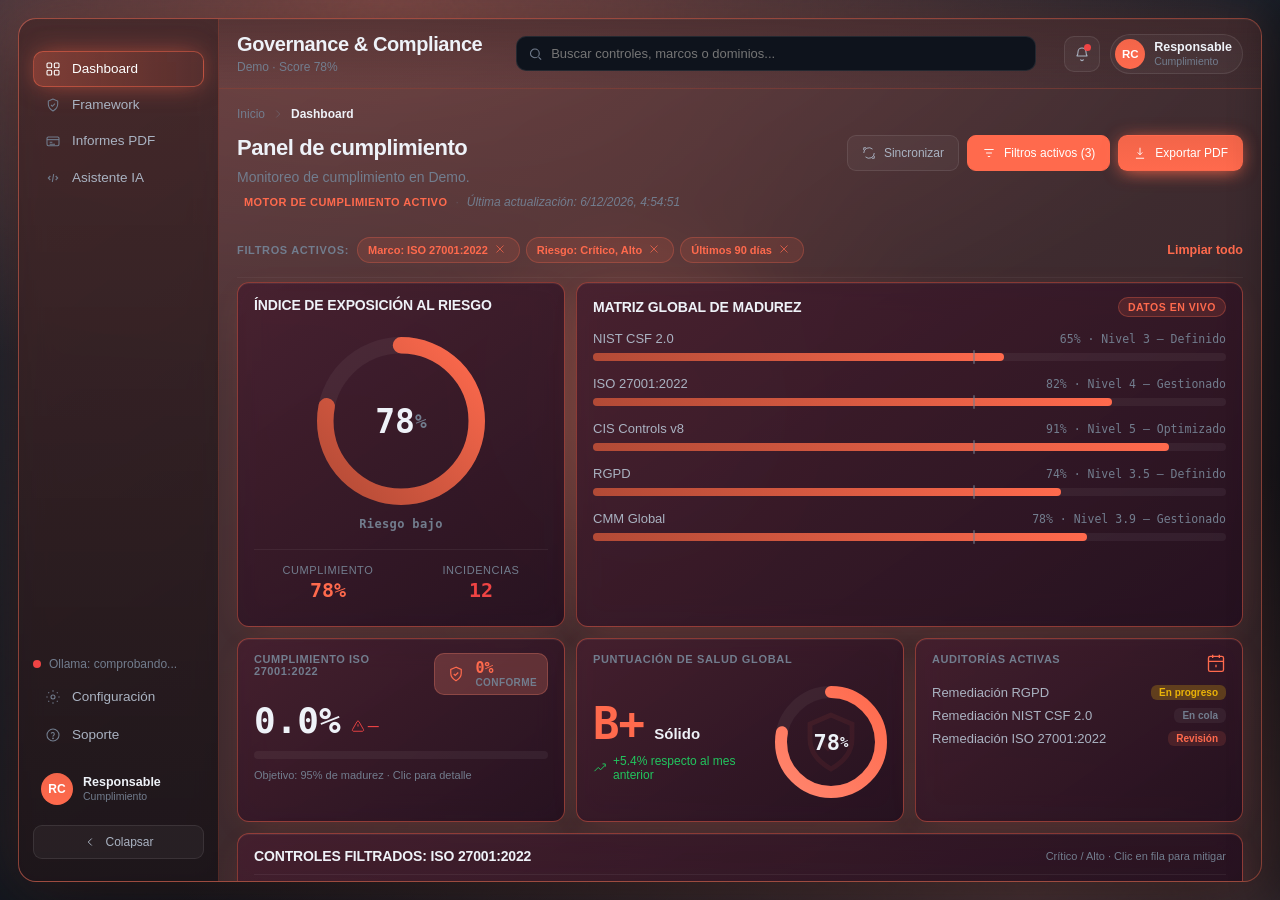
==== commit fa24d300: "Add README and MIT license; enhance dashboard, PDF export and profile UI Co-authored-by: Cursor <cur" ====
--- a/ui/web/index.html
+++ b/ui/web/index.html
@@ -41,34 +41,17 @@
 
   <div class="app-root">
     <div class="sidebar-backdrop" id="sidebar-backdrop" aria-hidden="true"></div>
+    <div class="notif-backdrop" id="notif-backdrop" hidden aria-hidden="true"></div>
     <div class="glass-panel norvik-shell">
       <div class="norvik-layout" id="layout">
         <aside class="norvik-sidebar">
-          <div class="norvik-brand">
-            <img class="norvik-brand-logo" src="norvik-logo.png" width="120" height="36" alt="Norvik" />
-            <div class="norvik-brand-text">
-              <span class="norvik-brand-name">Norvik</span>
-              <span class="norvik-brand-ver" id="brand-edition">Enterprise Edition</span>
-            </div>
-          </div>
-          <nav class="norvik-nav" aria-label="Navegación principal">
+          <nav class="norvik-nav norvik-nav--top" aria-label="Navegación principal">
             <span class="nav-indicator" id="nav-indicator" aria-hidden="true"></span>
             <button type="button" class="nav-item is-active" data-panel="dashboard">
               <span data-icon="dashboard"></span><span>Dashboard</span>
             </button>
-            <button type="button" class="nav-item alerts" data-panel="nist" data-fw="NIST_CSF2">
-              <span data-icon="nist"></span><span>NIST CSF 2.0</span>
-              <span class="badge" id="badge-nist" hidden>0</span>
-            </button>
-            <button type="button" class="nav-item" data-panel="iso" data-fw="ISO27001">
-              <span data-icon="iso"></span><span>ISO 27001:2022</span>
-            </button>
-            <button type="button" class="nav-item alerts" data-panel="cis" data-fw="CIS_V8">
-              <span data-icon="cis"></span><span>CIS Controls v8</span>
-              <span class="badge" id="badge-cis" hidden>0</span>
-            </button>
-            <button type="button" class="nav-item" data-panel="rgpd" data-fw="RGPD">
-              <span data-icon="rgpd"></span><span>RGPD</span>
+            <button type="button" class="nav-item" data-panel="frameworks" id="nav-frameworks">
+              <span data-icon="verified"></span><span>Framework</span>
             </button>
             <button type="button" class="nav-item" data-panel="reports">
               <span data-icon="reports"></span><span>Informes PDF</span>
@@ -117,17 +100,23 @@
               <input type="text" id="global-search" class="topbar-search__input" placeholder="Buscar controles, marcos o dominios..." autocomplete="off" />
               <div class="search-results" id="search-results" hidden></div>
             </div>
-            <div class="norvik-topbar__actions">
-              <button type="button" class="ws-btn" id="btn-sync">
-                <span data-icon="sync"></span><span class="ws-btn__label">Sincronizar</span>
-              </button>
-              <button type="button" class="ws-btn primary" id="btn-export">
-                <span data-icon="export"></span><span class="ws-btn__label">Exportar PDF</span>
-              </button>
-              <button type="button" class="icon-btn" id="btn-notifs" aria-label="Notificaciones">
-                <span data-icon="alerts"></span>
+            <div class="norvik-topbar__actions norvik-topbar__actions--compact">
+              <div class="notif-wrap" id="notif-wrap">
+              <button type="button" class="icon-btn" id="btn-notifs" aria-label="Notificaciones" aria-expanded="false" aria-controls="notif-panel">
+                <span data-icon="bell"></span>
                 <span class="icon-btn__dot" id="notif-dot" hidden></span>
               </button>
+              <div class="notif-panel mica-surface" id="notif-panel" hidden role="dialog" aria-label="Notificaciones">
+                <div class="notif-panel__head">
+                  <h2 class="notif-panel__title">Notificaciones</h2>
+                  <button type="button" class="notif-panel__mark" id="notif-mark-read">Marcar todo como leído</button>
+                </div>
+                <div class="notif-panel__scroll" id="notif-list"></div>
+                <div class="notif-panel__foot">
+                  <button type="button" class="notif-panel__view-all" id="notif-view-all">Ver todas las notificaciones</button>
+                </div>
+              </div>
+              </div>
               <div class="user-chip" id="user-chip" role="button" tabindex="0">
                 <span class="user-chip__avatar" id="user-avatar">RC</span>
                 <span class="user-chip__meta">
@@ -140,15 +129,6 @@
 
           <div class="norvik-work">
             <div class="norvik-panel is-active" data-panel="dashboard">
-              <div class="sync-banner" id="sync-banner" hidden>
-                <span class="sync-banner__icon" data-icon="warning"></span>
-                <div class="sync-banner__body">
-                  <strong>Fallo de sincronización</strong>
-                  <span id="sync-banner-msg">No se pudo conectar con el motor de cumplimiento.</span>
-                </div>
-                <button type="button" class="ws-btn" id="sync-retry"><span data-icon="sync"></span><span>Reintentar</span></button>
-              </div>
-
               <div class="dash-empty" id="dash-empty" hidden>
                 <nav class="dash-crumb dash-crumb--empty" aria-label="Miga de pan">
                   <span>Inicio</span>
@@ -218,11 +198,14 @@
                   </div>
                 </div>
                 <div class="dash-header__actions">
+                  <button type="button" class="ws-btn" id="btn-sync">
+                    <span data-icon="sync"></span><span>Sincronizar</span>
+                  </button>
                   <button type="button" class="ws-btn ws-btn--filter" id="dash-btn-filter">
                     <span data-icon="filter"></span><span id="dash-filter-btn-label">Filtros</span>
                   </button>
-                  <button type="button" class="ws-btn" id="dash-btn-export">
-                    <span data-icon="download"></span><span>Exportar</span>
+                  <button type="button" class="ws-btn primary" id="dash-btn-export">
+                    <span data-icon="export"></span><span>Exportar PDF</span>
                   </button>
                 </div>
               </header>
@@ -233,11 +216,49 @@
                 <button type="button" class="link-btn" id="dash-clear-filters">Limpiar todo</button>
               </div>
 
+              <div class="bento-grid dash-hero-row">
+                <div class="glass-box dash-card bento-span-4 risk-index-card drill-target" id="risk-index-card" role="button" tabindex="0" title="Ver incidencias críticas">
+                  <div class="card-head card-head--tight">
+                    <span class="card-head__title card-head__title--caps">Índice de exposición al riesgo</span>
+                  </div>
+                  <div class="risk-index__body">
+                    <div class="risk-index__gauge">
+                      <div class="score-donut score-donut--compact" id="score-donut"></div>
+                    </div>
+                    <p class="risk-index__risk" id="risk-label">Riesgo moderado</p>
+                  </div>
+                  <div class="risk-index__foot">
+                    <div class="risk-index__stat">
+                      <span class="risk-index__stat-lbl">Cumplimiento</span>
+                      <span class="risk-index__stat-val" id="risk-compliance-pct">0%</span>
+                    </div>
+                    <div class="risk-index__stat drill-target drill-target--inline" id="risk-incidents-stat" role="button" tabindex="0" title="Listado de controles críticos">
+                      <span class="risk-index__stat-lbl">Incidencias</span>
+                      <span class="risk-index__stat-val risk-index__stat-val--bad" id="risk-incidents">0</span>
+                    </div>
+                  </div>
+                </div>
+
+                <div class="glass-box dash-card bento-span-8 maturity-card">
+                  <div class="card-head card-head--tight">
+                    <span class="card-head__title card-head__title--caps">Matriz global de madurez</span>
+                    <span class="live-chip">Datos en vivo</span>
+                  </div>
+                  <div class="maturity-list" id="maturity-list"></div>
+                </div>
+              </div>
+
               <div class="bento-grid dash-kpi-row">
                 <div class="glass-box dash-card bento-span-4 dash-kpi mica-surface drill-target" id="kpi-fw-card" role="button" tabindex="0" title="Ver controles del marco seleccionado">
-                  <div class="dash-kpi__head">
+                  <div class="dash-kpi__head dash-kpi__head--badge">
                     <span class="dash-kpi__label" id="kpi-fw-label">Cumplimiento ISO 27001</span>
-                    <span class="dash-kpi__icon" data-icon="verified"></span>
+                    <div class="fw-compliance-badge fw-compliance-badge--sm" id="kpi-fw-badge" aria-hidden="true">
+                      <span class="fw-compliance-badge__icon" data-icon="verified"></span>
+                      <span class="fw-compliance-badge__body">
+                        <strong id="kpi-fw-badge-pct">—</strong>
+                        <small>Conforme</small>
+                      </span>
+                    </div>
                   </div>
                   <div class="dash-kpi__value-row">
                     <span class="dash-kpi__value" id="kpi-fw-pct">—</span>
@@ -248,13 +269,22 @@
                   <div class="dash-kpi__track"><span id="kpi-fw-bar" style="width:0"></span></div>
                   <p class="dash-kpi__hint" id="kpi-fw-target">Objetivo: 95% de madurez · Clic para detalle</p>
                 </div>
-                <div class="glass-box dash-card bento-span-4 dash-kpi mica-surface drill-target drill-target--risk" id="kpi-risk-card" role="button" tabindex="0" title="Ver listado técnico de hallazgos críticos">
-                  <div class="dash-kpi__risk">
-                    <div class="dash-kpi__ring" id="kpi-risk-ring"></div>
-                    <div>
-                      <span class="dash-kpi__label">Vulnerabilidades críticas</span>
-                      <span class="dash-kpi__value dash-kpi__value--risk" id="kpi-risk-count">—</span>
-                      <p class="dash-kpi__hint" id="kpi-risk-sub">Clic para mitigar · listado técnico</p>
+                <div class="glass-box dash-card bento-span-4 health-score-card health-score-card--kpi mica-surface">
+                  <div class="health-score-card__label">Puntuación de salud global</div>
+                  <div class="health-score-card__layout">
+                    <div class="health-score-card__info">
+                      <div class="health-score-card__headline">
+                        <span class="health-score-card__grade" id="health-grade">—</span>
+                        <span class="health-score-card__status" id="health-status">Estable</span>
+                      </div>
+                      <div class="health-score-card__trend">
+                        <span class="health-score-card__trend-icon" data-icon="trend"></span>
+                        <span id="health-trend-text">—</span>
+                      </div>
+                    </div>
+                    <div class="health-score-card__viz">
+                      <div class="health-score-card__watermark" aria-hidden="true"><span data-icon="verified"></span></div>
+                      <div class="health-score-card__ring" id="health-ring"></div>
                     </div>
                   </div>
                 </div>
@@ -267,36 +297,7 @@
                 </div>
               </div>
 
-              <div class="bento-grid">
-                <div class="glass-box dash-card bento-span-4 risk-index-card drill-target" id="risk-index-card" role="button" tabindex="0" title="Ver incidencias críticas">
-                  <div class="card-head card-head--tight">
-                    <span class="card-head__title card-head__title--caps">Índice de exposición al riesgo</span>
-                    <span class="grade-chip" id="score-grade">—</span>
-                  </div>
-                  <div class="risk-index__body">
-                    <div class="score-donut score-donut--center" id="score-donut"></div>
-                    <p class="risk-index__risk" id="risk-label">Riesgo moderado</p>
-                  </div>
-                  <div class="risk-index__foot">
-                    <div class="risk-index__stat">
-                      <span class="risk-index__stat-lbl">Cumplimiento</span>
-                      <span class="risk-index__stat-val" id="risk-compliance-pct">0%</span>
-                    </div>
-                    <div class="risk-index__stat drill-target drill-target--inline" id="risk-incidents-stat" role="button" tabindex="0" title="Listado de controles críticos">
-                      <span class="risk-index__stat-lbl">Incidencias</span>
-                      <span class="risk-index__stat-val risk-index__stat-val--bad" id="risk-incidents">0</span>
-                    </div>
-                  </div>
-                </div>
-
-                <div class="glass-box dash-card bento-span-8 maturity-card">
-                  <div class="card-head card-head--tight">
-                    <span class="card-head__title card-head__title--caps">Matriz global de madurez</span>
-                    <span class="live-chip">Datos en vivo</span>
-                  </div>
-                  <div class="maturity-list" id="maturity-list"></div>
-                </div>
-
+              <div class="bento-grid dash-detail-row">
                 <div class="glass-box dash-card bento-span-12 controls-table-card filtered-table-card" id="filtered-table-card">
                   <div class="card-head card-head--tight card-head--table">
                     <span class="card-head__title card-head__title--caps" id="filtered-table-title">Estado de controles filtrados</span>
@@ -343,48 +344,36 @@
                   </div>
                 </div>
 
-                <div class="glass-box dash-card bento-span-12 stream-card">
-                  <div class="card-head card-head--tight">
-                    <span class="card-head__title card-head__title--caps">Flujo de cumplimiento reciente</span>
-                  </div>
-                  <ul class="stream-list" id="activity-list"></ul>
-                </div>
-              </div>
-
-              <div class="ai-exec-grid">
-                <div class="glass-box ai-summary-card">
-                  <div class="card-head">
+              </div>
+
+              <div class="bento-grid dash-exec-row">
+                <div class="glass-box ai-exec-card bento-span-7">
+                  <div class="card-head card-head--exec">
                     <span class="card-head__title">
-                      <span class="ai-spark" data-icon="ai"></span>Resumen ejecutivo IA
+                      <span class="ai-spark" data-icon="sparkle"></span>Resumen ejecutivo IA
                     </span>
-                    <span class="live-chip" id="ai-summary-state">Listo</span>
+                    <span class="live-chip live-chip--analysis" id="ai-summary-state">ANÁLISIS EN VIVO</span>
                   </div>
                   <div class="ai-summary__body" id="ai-summary-body">
                     <p class="ai-summary__placeholder">Genera un análisis ejecutivo del estado de gobernanza con tu modelo Ollama configurado. Son sugerencias de la IA basadas en tus evaluaciones.</p>
                   </div>
-                  <div class="ai-summary__foot">
+                  <div class="ai-summary__cta" id="ai-summary-cta">
                     <button type="button" class="ws-btn primary" id="btn-ai-summary">
                       <span data-icon="ai"></span><span>Generar análisis</span>
                     </button>
-                    <button type="button" class="ws-btn" id="btn-ai-regen" hidden>
-                      <span data-icon="refresh"></span><span>Regenerar análisis</span>
-                    </button>
-                    <button type="button" class="ws-btn" id="btn-ai-copy" hidden>
-                      <span data-icon="copy"></span><span>Copiar</span>
-                    </button>
-                  </div>
-                </div>
-
-                <div class="glass-box health-card">
-                  <div class="health-card__label">Estado de salud global</div>
-                  <div class="health-card__grade" id="health-grade">—</div>
-                  <div class="health-card__status">
-                    <span class="health-card__badge" id="health-status">Estable</span>
-                  </div>
-                  <div class="health-card__trend" id="health-trend">
-                    <span data-icon="trend"></span><span id="health-trend-text">Madurez media en seguimiento</span>
-                  </div>
-                  <div class="health-card__ring" id="health-ring"></div>
+                  </div>
+                  <div class="ai-summary__links" id="ai-summary-links" hidden>
+                    <button type="button" class="ai-link-btn" id="btn-ai-regen">Regenerar análisis</button>
+                    <span class="ai-link-sep" aria-hidden="true">|</span>
+                    <button type="button" class="ai-link-btn" id="btn-ai-copy">Copiar al portapapeles</button>
+                  </div>
+                </div>
+
+                <div class="glass-box dash-card stream-card bento-span-5">
+                  <div class="card-head card-head--tight">
+                    <span class="card-head__title card-head__title--caps">Flujo de cumplimiento reciente</span>
+                  </div>
+                  <ul class="stream-list" id="activity-list"></ul>
                 </div>
               </div>
 
@@ -397,24 +386,24 @@
                   <div class="remediation-list" id="remediation-list"></div>
                 </div>
                 <div class="glass-box dash-card gapmatrix-card">
-                  <div class="card-head card-head--tight">
-                    <span class="card-head__title card-head__title--caps">Mapa de brechas — Dominio × Marco</span>
+                  <div class="card-head card-head--gap">
+                    <div class="gapmatrix-card__titles">
+                      <span class="card-head__title">Mapa de brechas</span>
+                      <span class="gapmatrix-card__sub">Alineación de marcos vs. implementación por dominio</span>
+                    </div>
                     <span class="matrix-legend">
-                      <span><i class="cell-crit"></i>Crítico</span>
+                      <span><i class="cell-crit"></i>Brecha crítica</span>
                       <span><i class="cell-part"></i>Parcial</span>
                       <span><i class="cell-ok"></i>Alineado</span>
                     </span>
                   </div>
-                  <div class="gapmatrix-wrap grid-table-wrap" id="gap-matrix"></div>
-                </div>
-              </div>
-              </div>
-            </div>
-
-            <div class="norvik-panel" data-panel="nist" id="panel-nist"></div>
-            <div class="norvik-panel" data-panel="iso" id="panel-iso"></div>
-            <div class="norvik-panel" data-panel="cis" id="panel-cis"></div>
-            <div class="norvik-panel" data-panel="rgpd" id="panel-rgpd"></div>
+                  <div class="gapmatrix-wrap" id="gap-matrix"></div>
+                </div>
+              </div>
+              </div>
+            </div>
+
+            <div class="norvik-panel" data-panel="frameworks" id="panel-frameworks"></div>
 
             <div class="norvik-panel" data-panel="reports">
               <div id="reports-content" class="reports-page">
@@ -435,54 +424,61 @@
                 <p id="report-result" class="report-export__result"></p>
 
                 <div class="bento-grid reports-bento">
-                  <div class="glass-box dash-card bento-span-7 rpt-ai-card">
-                    <div class="card-head">
+                  <div class="glass-box dash-card bento-span-7 ai-exec-card">
+                    <div class="card-head card-head--exec">
                       <span class="card-head__title">
-                        <span class="ai-spark" data-icon="ai"></span>Resumen ejecutivo IA
+                        <span class="ai-spark" data-icon="sparkle"></span>Resumen ejecutivo IA
                       </span>
-                      <span class="live-chip" id="rpt-ai-summary-state">Listo</span>
+                      <span class="live-chip live-chip--analysis" id="rpt-ai-summary-state">ANÁLISIS EN VIVO</span>
                     </div>
                     <div class="ai-summary__body" id="rpt-ai-summary-body">
                       <p class="ai-summary__placeholder">Genera un análisis ejecutivo del estado de gobernanza con Ollama. Las sugerencias se basan en tus evaluaciones actuales.</p>
                     </div>
-                    <div class="ai-summary__foot">
+                    <div class="ai-summary__cta" id="rpt-ai-summary-cta">
                       <button type="button" class="ws-btn primary" id="rpt-btn-ai-summary">
                         <span data-icon="ai"></span><span>Generar análisis</span>
                       </button>
-                      <button type="button" class="ws-btn" id="rpt-btn-ai-regen" hidden>
-                        <span data-icon="refresh"></span><span>Regenerar</span>
-                      </button>
-                      <button type="button" class="ws-btn" id="rpt-btn-ai-copy" hidden>
-                        <span data-icon="copy"></span><span>Copiar</span>
-                      </button>
-                    </div>
-                  </div>
-
-                  <div class="glass-box dash-card bento-span-5 health-card health-card--brand">
-                    <div class="health-card__label">Estado de salud global</div>
-                    <div class="health-card__grade" id="rpt-health-grade">—</div>
-                    <div class="health-card__status">
-                      <span class="health-card__badge" id="rpt-health-status">Estable</span>
-                    </div>
-                    <div class="health-card__trend" id="rpt-health-trend">
-                      <span data-icon="trend"></span><span id="rpt-health-trend-text">Madurez media en seguimiento</span>
-                    </div>
-                    <div class="health-card__ring" id="rpt-health-ring"></div>
-                    <div class="health-card__watermark" aria-hidden="true">
-                      <img src="norvik-logo.png" alt="" width="100" height="auto" />
+                    </div>
+                    <div class="ai-summary__links" id="rpt-ai-summary-links" hidden>
+                      <button type="button" class="ai-link-btn" id="rpt-btn-ai-regen">Regenerar análisis</button>
+                      <span class="ai-link-sep" aria-hidden="true">|</span>
+                      <button type="button" class="ai-link-btn" id="rpt-btn-ai-copy">Copiar al portapapeles</button>
+                    </div>
+                  </div>
+
+                  <div class="glass-box dash-card bento-span-5 health-score-card">
+                    <div class="health-score-card__label">Puntuación de salud global</div>
+                    <div class="health-score-card__layout">
+                      <div class="health-score-card__info">
+                        <div class="health-score-card__headline">
+                          <span class="health-score-card__grade" id="rpt-health-grade">—</span>
+                          <span class="health-score-card__status" id="rpt-health-status">Estable</span>
+                        </div>
+                        <div class="health-score-card__trend">
+                          <span class="health-score-card__trend-icon" data-icon="trend"></span>
+                          <span id="rpt-health-trend-text">—</span>
+                        </div>
+                      </div>
+                      <div class="health-score-card__viz">
+                        <div class="health-score-card__watermark" aria-hidden="true"><span data-icon="verified"></span></div>
+                        <div class="health-score-card__ring" id="rpt-health-ring"></div>
+                      </div>
                     </div>
                   </div>
 
                   <div class="glass-box dash-card bento-span-12 gapmatrix-card">
-                    <div class="card-head card-head--tight">
-                      <span class="card-head__title card-head__title--caps">Mapa de brechas — Dominio × Marco</span>
+                    <div class="card-head card-head--gap">
+                      <div class="gapmatrix-card__titles">
+                        <span class="card-head__title">Mapa de brechas</span>
+                        <span class="gapmatrix-card__sub">Alineación de marcos vs. implementación por dominio</span>
+                      </div>
                       <span class="matrix-legend">
-                        <span><i class="cell-crit"></i>Crítico</span>
+                        <span><i class="cell-crit"></i>Brecha crítica</span>
                         <span><i class="cell-part"></i>Parcial</span>
                         <span><i class="cell-ok"></i>Alineado</span>
                       </span>
                     </div>
-                    <div class="gapmatrix-wrap grid-table-wrap" id="rpt-gap-matrix"></div>
+                    <div class="gapmatrix-wrap" id="rpt-gap-matrix"></div>
                   </div>
 
                   <div class="glass-box dash-card bento-span-8 remediation-card">
@@ -690,24 +686,22 @@
     </div>
     <div class="filter-drawer__foot drill-drawer__foot">
       <button type="button" class="ws-btn" id="drill-scroll-table">
-        <span data-icon="filter"></span><span>Ver en tabla filtrada</span>
+        <span data-icon="filter"></span><span>Ir al dashboard filtrado</span>
       </button>
-      <button type="button" class="ws-btn primary" id="drill-ai-first" hidden>
-        <span data-icon="ai"></span><span>Mitigar el primero con IA</span>
+      <button type="button" class="ws-btn primary" id="drill-open-first">
+        <span data-icon="export"></span><span>Abrir control prioritario</span>
       </button>
+      <button type="button" class="ws-btn" id="drill-ai-first" hidden>
+        <span data-icon="ai"></span><span>Mitigar con IA</span>
+      </button>
     </div>
   </aside>
-
-  <button type="button" class="dash-fab" id="dash-fab" title="Nuevo recurso" hidden>
-    <span data-icon="add"></span>
-    <span class="dash-fab__tip">Nuevo recurso</span>
-  </button>
 
   <div class="modal-overlay profile-modal-overlay" id="user-profile-modal" hidden>
     <div class="modal-card glass-panel user-profile-card">
       <div class="modal-card__head">
         <div>
-          <span class="card-head__title"><img class="modal-brand-logo" src="norvik-logo.png" width="88" height="26" alt="" /> Mi perfil</span>
+          <span class="card-head__title">Mi perfil</span>
           <p class="profile-modal__sub">Identidad profesional para Norvik, informes PDF y asistente IA</p>
         </div>
         <button type="button" class="icon-btn" id="profile-close" aria-label="Cerrar"><span data-icon="close"></span></button>
@@ -723,7 +717,7 @@
             <input type="file" id="profile-avatar-input" accept="image/png,image/jpeg,image/webp" hidden />
             <div class="profile-avatar-meta">
               <strong>Foto de perfil</strong>
-              <span>PNG, JPG o WebP · máx. 2 MB</span>
+              <span>PNG, JPG o WebP · máx. 3 MB</span>
               <div class="profile-avatar-actions">
                 <button type="button" class="ws-btn" id="profile-avatar-upload">
                   <span data-icon="upload"></span><span>Subir foto</span>
@@ -834,14 +828,19 @@
         <button type="button" class="icon-btn" id="support-close" aria-label="Cerrar"><span data-icon="close"></span></button>
       </div>
       <div class="modal-card__body">
-        <p>Norvik es tu plataforma de gobernanza, riesgo y cumplimiento (GRC) para NIST CSF 2.0, ISO 27001, CIS Controls v8 y RGPD.</p>
+        <p>Norvik es tu plataforma de gobernanza, riesgo y cumplimiento (GRC) para evaluar madurez, priorizar brechas y documentar evidencias bajo NIST CSF 2.0, ISO 27001, CIS Controls v8 y RGPD.</p>
+        <p>Si necesitas ayuda con la configuración, la interpretación de controles o soporte técnico, escríbeme por LinkedIn o revisa el repositorio en GitHub:</p>
+        <div class="support-links">
+          <a class="support-link" href="https://www.linkedin.com/in/yoandyrd92/" target="_blank" rel="noopener noreferrer">LinkedIn · Yoandy Ramirez Delgado</a>
+          <a class="support-link" href="https://github.com/heindall92" target="_blank" rel="noopener noreferrer">GitHub · heindall92</a>
+        </div>
         <ul class="support-list">
-          <li><strong>Evaluar madurez:</strong> abre un marco en el menú y asigna nivel CMM (L0–L5) a cada control.</li>
-          <li><strong>Dashboard:</strong> revisa score global, brechas críticas y el mapa de brechas Dominio × Marco.</li>
-          <li><strong>Asistente IA:</strong> configura Ollama en Configuración para recibir recomendaciones.</li>
-          <li><strong>Informes:</strong> genera el PDF ejecutivo desde la sección Informes.</li>
+          <li><strong>Evaluar madurez:</strong> entra en Framework, elige un marco y asigna nivel CMM (L0–L5) a cada control.</li>
+          <li><strong>Dashboard:</strong> revisa score global, salud de cumplimiento y el mapa de brechas por dominio.</li>
+          <li><strong>Asistente IA:</strong> configura Ollama en Configuración para recomendaciones contextualizadas.</li>
+          <li><strong>Informes:</strong> genera el PDF ejecutivo desde la sección Informes PDF.</li>
         </ul>
-        <p class="support-meta">Norvik · Enterprise Edition · v1.0</p>
+        <p class="support-meta">Norvik · Enterprise Edition · v1.0 · Desarrollado por Yoandy Ramirez Delgado</p>
       </div>
     </div>
   </div>
--- a/ui/web/styles.css
+++ b/ui/web/styles.css
@@ -120,14 +120,14 @@
   width:100%;
 }
 .norvik-brand-logo{
-  width:auto;height:34px;max-width:130px;flex:none;display:block;object-fit:contain;
+  width:100%;max-width:148px;height:auto;flex:none;display:block;margin:0 auto;
+  object-fit:contain;filter:drop-shadow(0 6px 16px color-mix(in srgb,var(--accent) 22%,transparent));
 }
 .norvik-layout.is-collapsed .norvik-brand-logo{
-  height:36px;max-width:40px;margin:0 auto;object-fit:contain;object-position:center;
+  width:44px;max-width:44px;height:auto;margin:0 auto;
 }
 .dash-empty__logo{width:min(200px,55vw);height:auto;object-fit:contain}
 .modal-brand-logo{height:22px;width:auto;object-fit:contain;vertical-align:middle;margin-right:8px}
-.health-card__watermark img{width:90px;height:auto;opacity:.08}
 .norvik-layout.is-collapsed .nav-item{
   justify-content:center;
   align-items:center;
@@ -149,14 +149,13 @@
 }
 .norvik-layout.is-collapsed .nav-item .badge{display:none}
 .norvik-brand{
-  display:flex;align-items:flex-start;gap:8px;flex-direction:column;
-  padding:4px 6px 12px;color:var(--ink);
+  display:flex;flex-direction:column;align-items:center;justify-content:center;
+  padding:8px 10px 14px;text-align:center;width:100%;overflow:hidden;
 }
 .norvik-brand-name{display:none}
-.norvik-brand-name{font-size:15px;font-weight:650;letter-spacing:-.02em;color:#004f96}
-.norvik-brand-ver{font-family:var(--font-mono);font-size:10px;color:var(--ink-3);letter-spacing:.06em;margin-top:2px}
-
-.norvik-nav{display:flex;flex-direction:column;gap:4px;flex:1;min-height:0;overflow-y:auto;overflow-x:hidden;position:relative;width:100%}
+.norvik-brand-ver{display:none}
+
+.norvik-nav--top{padding-top:10px}
 .norvik-layout.is-collapsed .norvik-nav{align-items:center;gap:3px}
 
 .nav-indicator{
@@ -248,7 +247,9 @@
 .btn-nav-toggle{flex-shrink:0;margin-right:2px}
 .norvik-topbar__title h1{font-size:20px;font-weight:650;letter-spacing:-.02em;color:var(--ink);margin:0}
 .norvik-topbar__title p{font-size:12px;color:var(--ink-3);margin-top:4px}
-.norvik-topbar__actions{display:flex;align-items:center;gap:8px;flex-wrap:wrap}
+.norvik-topbar__actions{display:flex;align-items:center;gap:8px;flex-wrap:wrap;flex-shrink:0}
+.norvik-topbar__actions--compact{gap:10px}
+.topbar-search{position:relative;flex:1;min-width:180px;max-width:520px;margin:0 12px 0 auto}
 
 /* themes.html ws-btn */
 .ws-btn{
@@ -321,7 +322,7 @@
 .dash-status{display:inline-flex;align-items:center;gap:7px;font-weight:600;letter-spacing:.04em;text-transform:uppercase;font-size:11px;color:var(--accent)}
 .dash-status.is-offline{color:var(--red)}
 .dash-status.is-offline .dash-status__dot{background:var(--red);box-shadow:0 0 10px color-mix(in srgb,var(--red) 55%,transparent)}
-.dash-header__actions{display:flex;gap:8px}
+.dash-header__actions{display:flex;align-items:center;gap:8px;flex-wrap:wrap;flex-shrink:0}
 
 .bento-grid{display:grid;grid-template-columns:repeat(12,minmax(0,1fr));gap:11px;margin-bottom:11px}
 .bento-span-4{grid-column:span 4}
@@ -345,8 +346,11 @@
 
 /* Risk index (bento small) */
 .risk-index-card{display:flex;flex-direction:column;align-items:stretch;text-align:center}
-.risk-index__body{display:flex;flex-direction:column;align-items:center;justify-content:center;padding:8px 0 4px}
-.score-donut--center{margin:0 auto}
+.risk-index__body{display:flex;flex-direction:column;align-items:center;justify-content:center;padding:6px 0 4px}
+.risk-index__gauge{
+  display:flex;align-items:center;justify-content:center;width:100%;padding:4px 0;
+}
+.score-donut--compact{width:112px;height:112px;flex-shrink:0;margin:0 auto}
 .risk-index__risk{margin-top:8px;font-family:var(--font-mono);font-size:12px;font-weight:600;color:var(--ink-3);letter-spacing:.03em}
 .risk-index__foot{
   display:flex;justify-content:space-around;gap:12px;margin-top:14px;padding-top:14px;
@@ -407,10 +411,10 @@
 /* Score donut */
 .score-card__body{display:flex;align-items:center;gap:18px;flex-wrap:wrap}
 .score-donut{flex:0 0 auto;width:168px;height:168px;position:relative}
+.score-donut svg{width:100%;height:100%;display:block}
 .donut-svg{width:168px;height:168px;display:block}
-.donut-pct{font-family:var(--font-mono);font-weight:700;font-size:38px;fill:var(--ink)}
-.donut-pct-sym{font-size:18px;fill:var(--ink-3)}
-.donut-sub{font-family:var(--font-mono);font-weight:600;font-size:16px;fill:var(--accent)}
+.donut-pct{font-family:var(--font-mono);font-weight:700;fill:var(--ink)}
+.donut-pct-sym{fill:var(--ink-3)}
 .score-meta{display:flex;flex-direction:column;gap:14px;flex:1;min-width:130px}
 .score-meta__row{display:flex;flex-direction:column;gap:2px}
 .score-meta__num{font-family:var(--font-mono);font-size:26px;font-weight:700;color:var(--green);line-height:1}
@@ -471,21 +475,50 @@
 .activity-meta{font-family:var(--font-mono);font-size:10.5px;color:var(--ink-3);margin-top:2px}
 .activity-empty{color:var(--ink-3);font-size:13px;padding:10px 0;list-style:none}
 
-/* Gap matrix */
+/* Gap matrix heatmap */
 .gapmatrix-card{margin-bottom:12px}
-.matrix-legend{display:inline-flex;align-items:center;gap:12px;font-size:11px;color:var(--ink-3)}
-.matrix-legend span{display:inline-flex;align-items:center;gap:5px}
-.matrix-legend i{width:12px;height:12px;border-radius:3px;display:inline-block}
-.cell-ok{background:color-mix(in srgb,var(--green) 78%,transparent)}
-.cell-part{background:color-mix(in srgb,var(--yellow) 78%,transparent)}
-.cell-crit{background:color-mix(in srgb,var(--red) 78%,transparent)}
-.gapmatrix-wrap{display:flex;flex-direction:column;gap:8px;overflow-x:auto}
-.matrix-row{display:grid;grid-template-columns:minmax(120px,1.4fr) repeat(var(--matrix-cols,4),minmax(72px,1fr));gap:8px;align-items:center}
-.matrix-cell{display:flex;align-items:center;justify-content:center;padding:11px 6px;border-radius:9px;font-family:var(--font-mono);font-size:12.5px;font-weight:650;color:#fff;min-height:42px}
-.matrix-cell--rowlabel{justify-content:flex-start;color:var(--ink-2);font-family:var(--font-body);font-weight:550;font-size:13px;background:transparent;padding-left:2px}
-.matrix-cell--collabel{color:var(--ink-3);font-family:var(--font-body);font-weight:600;font-size:11px;text-transform:uppercase;letter-spacing:.04em;background:transparent;min-height:auto;padding:4px}
-.matrix-cell--empty{background:var(--track);color:var(--ink-3);font-family:var(--font-body);font-weight:500;font-size:11px}
-.matrix-row--head .matrix-cell{padding-bottom:2px}
+.card-head--gap{
+  display:flex;align-items:flex-start;justify-content:space-between;gap:16px;
+  flex-wrap:wrap;margin-bottom:12px
+}
+.gapmatrix-card__titles{display:flex;flex-direction:column;gap:3px}
+.gapmatrix-card__sub{font-size:13px;color:var(--ink-3);font-weight:450}
+.matrix-legend{display:inline-flex;align-items:center;gap:14px;font-size:12px;color:var(--ink-3);flex-shrink:0}
+.matrix-legend span{display:inline-flex;align-items:center;gap:6px}
+.matrix-legend i{width:14px;height:14px;border-radius:4px;display:inline-block;flex-shrink:0}
+.cell-ok{background:#22a06b}
+.cell-part{background:#d4a017}
+.cell-crit{background:#e34935}
+.gapmatrix-wrap{
+  border:1px solid var(--line);border-radius:10px;overflow:hidden;background:var(--tile-bg);overflow-x:auto
+}
+.matrix-row{
+  display:grid;grid-template-columns:minmax(150px,1.45fr) repeat(var(--matrix-cols,4),1fr);
+  align-items:stretch;border-bottom:1px solid var(--line)
+}
+.matrix-row:last-child{border-bottom:none}
+.matrix-row--head{background:color-mix(in srgb,var(--hover) 80%,var(--tile-bg))}
+.matrix-cell{
+  display:flex;align-items:center;justify-content:center;padding:11px 10px;
+  min-height:44px;background:transparent;color:var(--ink)
+}
+.matrix-cell--rowlabel{
+  justify-content:flex-start;padding-left:16px;font-size:13px;font-weight:600;color:var(--ink)
+}
+.matrix-cell--collabel{
+  font-size:12px;font-weight:600;color:var(--ink-2);text-transform:none;letter-spacing:0
+}
+.matrix-cell--data{background:transparent}
+.matrix-pill{
+  display:inline-flex;align-items:center;justify-content:center;min-width:54px;
+  padding:5px 12px;border-radius:8px;font-family:var(--font-mono);font-size:12px;
+  font-weight:650;color:#fff;line-height:1.2
+}
+.matrix-pill--na{background:#e8edf3;color:var(--ink-3);font-family:var(--font-body);font-weight:550}
+.matrix-pill[data-drill-domain]{cursor:pointer;transition:transform .12s,box-shadow .12s}
+.matrix-pill[data-drill-domain]:hover{
+  transform:translateY(-1px);box-shadow:0 2px 8px rgba(0,0,0,.12)
+}
 .empty-hint{color:var(--ink-3);font-size:13px;padding:14px 0;text-align:center}
 
 @media (max-width:1100px){
@@ -509,16 +542,16 @@
   position:relative;width:200px;height:200px;display:flex;align-items:center;justify-content:center;margin:0 auto;
 }
 .dash-empty__ring{
-  position:absolute;inset:0;border:2px dashed color-mix(in srgb,#004f96 22%,transparent);
+  position:absolute;inset:0;border:2px dashed color-mix(in srgb,var(--accent) 22%,transparent);
   border-radius:50%;animation:dash-orbit-spin 22s linear infinite;
 }
-.dash-empty__logo{position:relative;z-index:1;width:100px;height:auto;filter:drop-shadow(0 8px 24px color-mix(in srgb,#004f96 30%,transparent))}
+.dash-empty__logo{position:relative;z-index:1;width:100px;height:auto;filter:drop-shadow(0 8px 24px color-mix(in srgb,var(--accent) 30%,transparent))}
 .dash-empty__float{
   position:absolute;width:42px;height:42px;border-radius:10px;background:var(--glass-box-bg,#fff);
   border:1px solid var(--line);display:flex;align-items:center;justify-content:center;
   box-shadow:0 4px 14px rgba(0,0,0,.08);
 }
-.dash-empty__float svg{width:20px;height:20px;color:#004f96}
+.dash-empty__float svg{width:20px;height:20px;color:var(--accent)}
 .dash-empty__float--a{top:-6px;right:-8px;animation:dash-float 3s ease-in-out infinite}
 .dash-empty__float--b{bottom:2px;left:-10px;animation:dash-float 3.6s ease-in-out .6s infinite}
 .dash-empty h2{font-size:24px;font-weight:650;color:var(--ink);letter-spacing:-.02em;margin-bottom:8px}
@@ -530,10 +563,10 @@
 }
 .dash-empty__tip{display:flex;flex-direction:column;align-items:center;gap:6px;text-align:center}
 .dash-empty__tip-icon{
-  width:40px;height:40px;border-radius:50%;background:color-mix(in srgb,#004f96 12%,transparent);
+  width:40px;height:40px;border-radius:50%;background:color-mix(in srgb,var(--accent) 12%,transparent);
   display:flex;align-items:center;justify-content:center;margin-bottom:2px;
 }
-.dash-empty__tip-icon svg{width:18px;height:18px;color:#004f96}
+.dash-empty__tip-icon svg{width:18px;height:18px;color:var(--accent)}
 .dash-empty__tip strong{font-size:12px;color:var(--ink)}
 .dash-empty__tip span{font-size:11.5px;color:var(--ink-3);line-height:1.4}
 .dash-empty__ghost{display:grid;grid-template-columns:2fr 1fr;gap:12px;opacity:.35;filter:grayscale(1);pointer-events:none;margin-top:8px}
@@ -552,9 +585,9 @@
 .dash-crumb__active{font-weight:600;color:var(--ink)}
 .dash-header__subtitle{font-size:14px;color:var(--ink-3);margin:0 0 8px;line-height:1.45}
 .ws-btn--filter.is-active,.ws-btn--filter.has-filters{
-  background:#004f96;color:#fff;border-color:#004f96;
-}
-.ws-btn--filter.is-active:hover{background:#0067c0}
+  background:var(--accent);color:#fff;border-color:var(--accent);
+}
+.ws-btn--filter.is-active:hover{background:var(--accent-soft)}
 
 .dash-filters-bar{
   display:flex;flex-wrap:wrap;align-items:center;gap:8px;
@@ -564,8 +597,7 @@
 .dash-filter-chips{display:flex;flex-wrap:wrap;gap:6px;flex:1}
 .dash-filter-chip{
   display:inline-flex;align-items:center;gap:5px;padding:4px 10px;border-radius:99px;
-  font-size:11px;font-weight:600;color:#004787;
-  background:color-mix(in srgb,#d5e3ff 85%,transparent);border:1px solid color-mix(in srgb,#a6c8ff 50%,transparent);
+  font-size:11px;font-weight:600;  color:var(--accent);background:color-mix(in srgb,var(--accent) 12%,transparent);border:1px solid color-mix(in srgb,var(--accent) 28%,transparent);
 }
 .dash-filter-chip button{
   display:inline-flex;width:16px;height:16px;border:none;background:none;padding:0;cursor:pointer;color:inherit;opacity:.7;
@@ -573,7 +605,12 @@
 .dash-filter-chip button:hover{opacity:1}
 .dash-filter-chip button svg{width:14px;height:14px}
 
-.dash-kpi-row{margin-bottom:11px}
+.dash-kpi-row{margin-bottom:11px;align-items:stretch}
+.dash-kpi-row > .glass-box,
+.dash-kpi-row > .dash-card{height:100%;min-height:172px;display:flex;flex-direction:column}
+.health-score-card--kpi{height:100%;min-height:172px}
+.health-score-card--kpi .health-score-card__layout{flex:1}
+.dash-kpi{flex:1}
 .mica-surface{
   background:color-mix(in srgb,var(--glass-box-bg,#fff) 72%,transparent);
   backdrop-filter:blur(20px) saturate(1.4);-webkit-backdrop-filter:blur(20px) saturate(1.4);
@@ -581,7 +618,7 @@
 .dash-kpi{display:flex;flex-direction:column;gap:8px;min-height:148px}
 .dash-kpi__head,.dash-kpi__risk{display:flex;justify-content:space-between;align-items:flex-start;gap:10px}
 .dash-kpi__label{font-size:11px;font-weight:700;letter-spacing:.05em;text-transform:uppercase;color:var(--ink-3)}
-.dash-kpi__icon{width:20px;height:20px;color:#004f96}
+.dash-kpi__icon{width:20px;height:20px;color:var(--accent)}
 .dash-kpi__icon svg{width:20px;height:20px}
 .dash-kpi__value{font-family:var(--font-mono);font-size:36px;font-weight:700;color:var(--ink);line-height:1}
 .dash-kpi__value--risk{color:var(--red);font-size:40px}
@@ -589,9 +626,12 @@
 .dash-kpi__delta{display:inline-flex;align-items:center;gap:3px;font-size:11px;font-weight:700;color:var(--red);margin-bottom:6px}
 .dash-kpi__delta svg{width:14px;height:14px}
 .dash-kpi__track{height:8px;border-radius:99px;background:var(--track);overflow:hidden;margin-top:4px}
-.dash-kpi__track span{display:block;height:100%;border-radius:99px;background:#004f96;transition:width .5s ease}
+.dash-kpi__track span{display:block;height:100%;border-radius:99px;background:var(--accent);transition:width .5s ease}
 .dash-kpi__hint{font-size:11px;color:var(--ink-3);margin-top:2px}
-.dash-kpi__ring{width:88px;height:88px;flex:none}
+.dash-kpi__icon--warn{color:var(--red)}
+.dash-kpi__icon--warn svg{width:20px;height:20px}
+.dash-hero-row{margin-bottom:11px;align-items:stretch}
+.dash-hero-row > .glass-box{height:100%;display:flex;flex-direction:column}
 .dash-audit-list{list-style:none;display:flex;flex-direction:column;gap:8px;margin-top:4px}
 .dash-audit-list li{display:flex;justify-content:space-between;align-items:center;gap:8px;font-size:13px;color:var(--ink-2)}
 .dash-audit-list .audit-badge{
@@ -599,7 +639,7 @@
 }
 .audit-badge--prog{background:color-mix(in srgb,var(--yellow) 25%,transparent);color:var(--yellow)}
 .audit-badge--queue{background:var(--track);color:var(--ink-3)}
-.audit-badge--review{background:color-mix(in srgb,#004f96 14%,transparent);color:#004f96}
+.audit-badge--review{background:color-mix(in srgb,var(--accent) 14%,transparent);color:var(--accent)}
 
 .filtered-table-card .filtered-table__legend{font-size:11px;color:var(--ink-3);display:flex;align-items:center;gap:6px}
 .filtered-table__foot{padding:12px;text-align:center;border-top:1px solid var(--line);background:color-mix(in srgb,var(--hover) 50%,transparent)}
@@ -616,11 +656,9 @@
 .data-table--drill tbody tr[data-gap]:hover{background:color-mix(in srgb,var(--accent) 10%,transparent)}
 .maturity-row[data-drill-fw]{cursor:pointer;border-radius:8px;padding:4px 6px;margin:0 -6px;transition:background .15s}
 .maturity-row[data-drill-fw]:hover{background:color-mix(in srgb,var(--accent) 8%,transparent)}
-.matrix-cell[data-drill-domain]{cursor:pointer;transition:transform .15s,box-shadow .15s}
-.matrix-cell[data-drill-domain]:hover{transform:scale(1.04);box-shadow:0 0 0 2px color-mix(in srgb,var(--accent) 45%,transparent)}
 .remediation-row[data-drill-fw]{cursor:pointer;border-radius:8px;padding:6px 8px;margin:0 -8px;transition:background .15s}
 .remediation-row[data-drill-fw]:hover{background:color-mix(in srgb,var(--accent) 8%,transparent)}
-.drill-drawer{width:min(520px,96vw)}
+.drill-drawer{width:min(680px,96vw)}
 .drill-crumb{display:flex;align-items:center;gap:4px;font-size:10px;font-weight:700;text-transform:uppercase;letter-spacing:.06em;color:var(--ink-3);margin-bottom:6px}
 .drill-crumb__sep{width:12px;height:12px;display:flex;opacity:.5}
 .drill-crumb__sep svg{width:12px;height:12px}
@@ -646,11 +684,11 @@
   background:color-mix(in srgb,var(--red) 18%,var(--track));outline:none;
 }
 .maturity-slider::-webkit-slider-thumb{
-  -webkit-appearance:none;width:16px;height:16px;border-radius:50%;background:#004f96;
+  -webkit-appearance:none;width:16px;height:16px;border-radius:50%;background:var(--accent);
   border:2px solid #fff;box-shadow:0 2px 4px rgba(0,0,0,.15);cursor:default;
 }
 .maturity-slider.is-warn{background:color-mix(in srgb,var(--yellow) 25%,var(--track))}
-.maturity-slider.is-ok{background:color-mix(in srgb,#004f96 25%,var(--track))}
+.maturity-slider.is-ok{background:color-mix(in srgb,var(--accent) 25%,var(--track))}
 .maturity-cell{display:flex;align-items:center;gap:10px;min-width:180px}
 .maturity-cell__pct{font-family:var(--font-mono);font-size:11px;font-weight:700;color:var(--ink-3);min-width:34px}
 .risk-tag{font-size:10px;font-weight:700;padding:3px 8px;border-radius:6px;text-transform:uppercase}
@@ -661,9 +699,10 @@
 .filter-backdrop{
   position:fixed;inset:0;z-index:180;background:rgba(26,28,28,.38);
   backdrop-filter:blur(2px);-webkit-backdrop-filter:blur(2px);
-  opacity:0;transition:opacity .28s ease;
-}
-.filter-backdrop.is-visible{opacity:1}
+  opacity:0;pointer-events:none;transition:opacity .28s ease;
+}
+.filter-backdrop[hidden]{display:none!important}
+.filter-backdrop.is-visible{opacity:1;pointer-events:auto}
 .filter-drawer{
   position:fixed;top:0;right:0;height:100%;width:min(360px,92vw);z-index:190;
   display:flex;flex-direction:column;background:var(--glass-box-bg,#fff);
@@ -689,11 +728,11 @@
   border:1px solid var(--line);cursor:pointer;transition:background .15s,border-color .15s;margin-bottom:6px;
 }
 .filter-fw-item:hover{background:var(--hover)}
-.filter-fw-item.is-checked{border:2px solid #004f96;background:color-mix(in srgb,#d5e3ff 35%,transparent)}
-.filter-fw-item input{accent-color:#004f96}
+.filter-fw-item.is-checked{border:2px solid var(--accent);background:color-mix(in srgb,var(--accent) 12%,transparent)}
+.filter-fw-item input{accent-color:var(--accent)}
 .filter-fw-item span{flex:1;font-size:14px;color:var(--ink-2)}
 .filter-fw-item.is-checked span{color:var(--ink);font-weight:500}
-.filter-fw-item .fw-verified{width:16px;height:16px;color:#004f96;opacity:0}
+.filter-fw-item .fw-verified{width:16px;height:16px;color:var(--accent);opacity:0}
 .filter-fw-item.is-checked .fw-verified{opacity:1}
 .filter-risk-grid{display:grid;grid-template-columns:1fr 1fr;gap:8px}
 .filter-risk{
@@ -708,34 +747,18 @@
 }
 .filter-date__main{
   width:100%;display:flex;justify-content:space-between;align-items:center;
-  padding:12px 14px;border-radius:10px;border:2px solid #004f96;
-  background:color-mix(in srgb,#d5e3ff 25%,transparent);font-size:14px;color:var(--ink);cursor:default;
+  padding:12px 14px;border-radius:10px;border:2px solid var(--accent);
+  background:color-mix(in srgb,var(--accent) 10%,transparent);font-size:14px;color:var(--ink);cursor:default;
 }
 .filter-date__quick{display:grid;grid-template-columns:repeat(4,1fr);gap:6px;margin-top:8px}
 .filter-date-chip{
   padding:6px;border-radius:6px;border:1px solid var(--line);background:var(--hover);
   font-size:10px;font-weight:600;color:var(--ink-3);cursor:pointer;
 }
-.filter-date-chip.is-active{border-color:#004f96;color:#004f96;background:color-mix(in srgb,#d5e3ff 40%,transparent)}
-
-.dash-fab{
-  position:fixed;bottom:24px;right:24px;width:56px;height:56px;border-radius:50%;
-  background:#004f96;color:#fff;border:none;cursor:pointer;z-index:120;
-  display:flex;align-items:center;justify-content:center;
-  box-shadow:0 8px 28px color-mix(in srgb,#004f96 40%,transparent);
-  transition:transform .2s ease,box-shadow .2s ease;
-}
-.dash-fab svg{width:26px;height:26px}
-.dash-fab:hover{transform:scale(1.06)}
-.dash-fab__tip{
-  position:absolute;right:calc(100% + 10px);padding:6px 10px;border-radius:8px;
-  background:var(--ink);color:var(--page-bg);font-size:11px;font-weight:700;white-space:nowrap;
-  opacity:0;pointer-events:none;transition:opacity .2s;
-}
-.dash-fab:hover .dash-fab__tip{opacity:1}
+.filter-date-chip.is-active{border-color:var(--accent);color:var(--accent);background:color-mix(in srgb,var(--accent) 14%,transparent)}
 
 /* ── Topbar: search + user chip + icon buttons ── */
-.topbar-search{position:relative;flex:1;max-width:420px;margin:0 6px}
+
 .topbar-search__icon{position:absolute;left:12px;top:50%;transform:translateY(-50%);width:15px;height:15px;color:var(--ink-3);pointer-events:none}
 .topbar-search__icon svg{width:15px;height:15px;display:block}
 .topbar-search__input{width:100%;padding:9px 12px 9px 34px;border-radius:10px;background:var(--field);border:1px solid var(--line-2);color:var(--ink);font-family:inherit;font-size:13px}
@@ -776,20 +799,85 @@
 .sidebar-user__role{font-size:10.5px;color:var(--ink-3)}
 
 /* AI summary + health score */
-.ai-exec-grid{display:grid;grid-template-columns:minmax(0,1.6fr) minmax(0,1fr);gap:11px;margin-bottom:11px}
-.ai-summary-card{margin-bottom:0}
-.ai-summary__foot{display:flex;flex-wrap:wrap;gap:8px;margin-top:14px}
-.health-card{margin-bottom:0;position:relative;overflow:hidden;display:flex;flex-direction:column;gap:6px}
-.health-card__label{font-size:11px;font-weight:600;letter-spacing:.05em;text-transform:uppercase;color:var(--ink-3)}
-.health-card__grade{font-family:var(--font-mono);font-size:46px;font-weight:700;color:var(--accent);line-height:1}
-.health-card__badge{display:inline-block;font-size:11px;font-weight:600;padding:3px 10px;border-radius:99px;color:var(--ink-2);background:var(--hover);border:1px solid var(--line)}
-.health-card__badge--good{color:var(--green);background:color-mix(in srgb,var(--green) 14%,transparent);border-color:color-mix(in srgb,var(--green) 30%,transparent)}
-.health-card__badge--risk{color:var(--red);background:color-mix(in srgb,var(--red) 14%,transparent);border-color:color-mix(in srgb,var(--red) 30%,transparent)}
-.health-card__trend{display:flex;align-items:center;gap:6px;font-size:12px;color:var(--ink-3);margin-top:2px}
-.health-card__trend svg{width:14px;height:14px;color:var(--green)}
-.health-card__ring{position:absolute;right:-26px;bottom:-26px;width:130px;height:130px;opacity:.5;pointer-events:none}
-.health-card__ring .donut-pct,.health-card__ring .donut-sub{display:none}
+.dash-exec-row{margin-bottom:11px;align-items:stretch}
+.dash-exec-row .ai-exec-card,
+.dash-exec-row .stream-card{
+  margin-bottom:0;display:flex;flex-direction:column;min-height:280px;height:100%
+}
+.dash-exec-row .stream-card .stream-list{
+  flex:1;min-height:0;overflow-y:auto;padding-right:2px;
+  scrollbar-width:none;-ms-overflow-style:none
+}
+.dash-exec-row .stream-card .stream-list::-webkit-scrollbar{display:none;width:0;height:0}
+.dash-exec-row .ai-summary__body{flex:1;min-height:120px}
+@media (max-width:900px){
+  .dash-exec-row .ai-exec-card,.dash-exec-row .stream-card{min-height:0}
+}
+.ai-exec-grid{display:grid;grid-template-columns:1fr;gap:11px;margin-bottom:11px}
 @media (max-width:900px){.ai-exec-grid{grid-template-columns:1fr}}
+
+.ai-exec-card{margin-bottom:0;display:flex;flex-direction:column}
+.card-head--exec{align-items:center;margin-bottom:10px}
+.card-head--exec .card-head__title{display:flex;align-items:center;gap:8px;font-size:15px;font-weight:650}
+.card-head--exec .ai-spark{width:18px;height:18px;color:var(--accent);display:inline-flex;flex-shrink:0}
+.card-head--exec .ai-spark svg{width:18px;height:18px}
+.live-chip--analysis{
+  color:var(--accent);background:color-mix(in srgb,var(--accent) 12%,transparent);border:1px solid color-mix(in srgb,var(--accent) 24%,var(--line));
+  font-size:10px;letter-spacing:.06em;padding:4px 10px
+}
+.ai-summary__body{flex:1;font-size:13.5px;line-height:1.65;color:var(--ink-2)}
+.ai-summary__body .ai-summary__text p{margin:0 0 10px}
+.ai-summary__body .ai-summary__text strong{color:var(--accent);font-weight:650}
+.ai-summary__placeholder{color:var(--ink-3);margin:0}
+.ai-summary__cta{margin-top:14px}
+.ai-summary__links{display:flex;align-items:center;gap:10px;margin-top:14px;padding-top:2px}
+.ai-summary__links[hidden],.ai-summary__cta[hidden]{display:none!important}
+.ai-link-btn{
+  background:none;border:none;padding:0;font-size:13px;font-weight:600;
+  color:var(--accent);cursor:pointer
+}
+.ai-link-btn:hover{text-decoration:underline;color:var(--accent-soft)}
+.ai-link-sep{color:var(--line);font-size:12px;user-select:none}
+
+.health-score-card{
+  margin-bottom:0;padding:16px 18px;display:flex;flex-direction:column;gap:12px;min-height:148px
+}
+.health-score-card--kpi{padding:14px 16px}
+.health-score-card--kpi .health-score-card__grade{font-size:44px}
+.health-score-card--kpi .health-score-card__viz,
+.health-score-card--kpi .health-score-card__ring{width:112px;height:112px}
+.health-score-card--kpi .health-score-card__status{font-size:15px}
+.health-score-card--kpi .health-score-card__trend{font-size:12px}
+.health-score-card__label{
+  font-size:11px;font-weight:600;letter-spacing:.06em;text-transform:uppercase;color:var(--ink-3)
+}
+.health-score-card__layout{
+  display:flex;align-items:center;justify-content:space-between;gap:16px;flex:1
+}
+.health-score-card__info{flex:1;min-width:0;display:flex;flex-direction:column;gap:8px}
+.health-score-card__headline{display:flex;align-items:baseline;gap:10px;flex-wrap:wrap}
+.health-score-card__grade{
+  font-family:var(--font-mono);font-size:52px;font-weight:700;color:var(--accent);line-height:1;letter-spacing:-.02em
+}
+.health-score-card__status{font-size:16px;font-weight:700;color:var(--ink)}
+.health-score-card__status.is-risk{color:var(--red)}
+.health-score-card__trend{display:flex;align-items:center;gap:6px;font-size:12.5px;font-weight:500}
+.health-score-card__trend-icon{display:inline-flex;width:14px;height:14px;flex-shrink:0;color:var(--green)}
+.health-score-card__trend-icon svg{width:14px;height:14px}
+.health-score-card__trend-up{color:var(--green)}
+.health-score-card__trend-down{color:var(--red)}
+.health-score-card__viz{
+  position:relative;width:132px;height:132px;flex-shrink:0;display:flex;align-items:center;justify-content:center
+}
+.health-score-card__watermark{
+  position:absolute;inset:0;display:flex;align-items:center;justify-content:center;
+  opacity:.07;pointer-events:none;color:var(--accent)
+}
+.health-score-card__watermark svg{width:72px;height:72px}
+.health-score-card__ring{width:132px;height:132px;position:relative;z-index:1}
+.health-donut-svg{width:100%;height:100%;display:block}
+.health-donut-pct{font-family:var(--font-mono);font-size:22px;font-weight:700;fill:var(--ink)}
+.health-donut-pct-sym{font-size:14px;font-weight:600}
 
 /* Remediation */
 .card-head__hint{font-family:var(--font-mono);font-size:12px;color:var(--ink-3)}
@@ -802,14 +890,23 @@
 .remediation-row__fill{height:100%;border-radius:99px;background:linear-gradient(90deg,color-mix(in srgb,var(--accent) 70%,#000),var(--accent));transition:width .6s var(--ease-out, ease);box-shadow:0 0 12px -2px color-mix(in srgb,var(--accent) 60%,transparent)}
 
 /* Framework header + next audit */
-.fw-header-grid{display:grid;grid-template-columns:minmax(0,1.7fr) minmax(0,1fr);gap:11px;margin-bottom:12px}
+.fw-header-grid{
+  display:grid;grid-template-columns:minmax(0,1.7fr) minmax(0,1fr);gap:11px;margin-bottom:12px;
+  align-items:stretch
+}
+.fw-header-grid > .glass-box{
+  min-height:210px;height:100%;display:flex;flex-direction:column
+}
 .fw-header{margin-bottom:0}
+.fw-header--ref{flex:1}
+.audit-card--brand{min-height:210px;height:100%}
+.fw-progress-row{display:flex;justify-content:space-between;gap:12px;font-size:12px;color:var(--ink-3);margin-bottom:6px}
 .audit-card{margin-bottom:0;position:relative;display:flex;flex-direction:column;gap:6px;overflow:hidden}
 .audit-card--brand{
-  background:linear-gradient(135deg,#0067c0 0%,#004f96 100%);
-  border:1px solid color-mix(in srgb,#004f96 80%,#fff 20%);
+  background:linear-gradient(135deg,var(--accent-soft) 0%,var(--accent) 100%);
+  border:1px solid color-mix(in srgb,var(--accent) 80%,#fff 20%);
   color:#fff;
-  box-shadow:0 8px 24px -8px color-mix(in srgb,#004f96 45%,transparent);
+  box-shadow:0 8px 24px -8px color-mix(in srgb,var(--accent) 45%,transparent);
 }
 .audit-card--brand .audit-card__label{color:rgba(255,255,255,.75)}
 .audit-card--brand .audit-card__date{color:#fff}
@@ -845,11 +942,8 @@
 @media (max-width:1024px){
   .bento-span-7,.bento-span-5,.bento-span-8,.bento-span-4{grid-column:span 12}
 }
-.health-card--brand .health-card__grade{color:#004f96}
-.health-card__watermark{
-  position:absolute;right:-8px;bottom:-8px;opacity:.06;pointer-events:none;
-}
-.health-card__watermark img{width:100px;height:auto}
+.health-card--brand .health-score-card__grade{color:var(--accent)}
+.reports-bento .health-score-card{min-height:160px}
 .dropzone--compact{padding:14px 12px}
 .dropzone--compact .dropzone__circle{width:40px;height:40px}
 .dropzone--compact .dropzone__title{font-size:13px}
@@ -867,13 +961,28 @@
   display:flex;align-items:center;justify-content:center;flex:none;
   box-shadow:0 1px 4px rgba(0,0,0,.06);
 }
-.fw-evidence__icon svg{width:20px;height:20px;color:#004f96}
+.fw-evidence__icon svg{width:20px;height:20px;color:var(--accent)}
 .fw-evidence__title{font-size:12.5px;font-weight:650;color:var(--ink)}
 .fw-evidence__sub{font-size:11px;color:var(--ink-3)}
-.user-profile-card{max-width:min(720px,94vw);max-height:min(92vh,900px);display:flex;flex-direction:column}
-.profile-modal-overlay{align-items:flex-start;padding-top:4vh;padding-bottom:4vh;overflow-y:auto}
-.profile-modal__sub{font-size:12px;color:var(--ink-3);margin-top:4px;font-weight:400}
-.profile-modal__body{overflow-y:auto;max-height:calc(92vh - 88px);padding-right:4px}
+.user-profile-card{
+  max-width:min(920px,96vw);width:100%;
+  max-height:min(90vh,920px);display:flex;flex-direction:column;
+  padding:24px 28px;
+}
+.profile-modal-overlay{align-items:center;justify-content:center;padding:24px;overflow-y:auto}
+.profile-modal__body{
+  overflow-y:auto;max-height:calc(90vh - 120px);padding-right:6px;
+  scrollbar-width:none;-ms-overflow-style:none;
+}
+.profile-modal__body::-webkit-scrollbar{display:none;width:0;height:0}
+.profile-grid{display:grid;grid-template-columns:repeat(2,minmax(0,1fr));gap:16px 18px}
+.profile-actions{
+  margin-top:8px;display:flex;justify-content:flex-end;gap:10px;
+  position:sticky;bottom:0;padding:16px 0 4px;
+  background:linear-gradient(180deg,transparent,color-mix(in srgb,var(--glass-box-bg,#fff) 88%) 24%);
+}
+.modal-card.user-profile-card{max-width:min(920px,96vw)}
+@media (max-width:720px){.profile-grid{grid-template-columns:1fr}.user-profile-card{padding:18px 16px}}
 .profile-section{margin-bottom:22px;padding-bottom:18px;border-bottom:1px solid color-mix(in srgb,var(--line) 80%,transparent)}
 .profile-section:last-of-type{border-bottom:none;margin-bottom:12px;padding-bottom:0}
 .profile-section--hero{border-bottom:1px solid color-mix(in srgb,var(--line) 80%,transparent);padding-bottom:20px}
@@ -891,15 +1000,15 @@
 
 .profile-avatar-block{display:flex;align-items:center;gap:18px;flex-wrap:wrap}
 .profile-avatar-picker{
-  position:relative;width:96px;height:96px;border-radius:50%;border:2px solid color-mix(in srgb,#004f96 35%,var(--line));
-  background:color-mix(in srgb,#004f96 10%,var(--hover));padding:0;cursor:pointer;overflow:hidden;flex:none;
+  position:relative;width:96px;height:96px;border-radius:50%;border:2px solid color-mix(in srgb,var(--accent) 35%,var(--line));
+  background:color-mix(in srgb,var(--accent) 10%,var(--hover));padding:0;cursor:pointer;overflow:hidden;flex:none;
   transition:border-color .2s,transform .2s;
 }
-.profile-avatar-picker:hover{border-color:#004f96;transform:scale(1.02)}
+.profile-avatar-picker:hover{border-color:var(--accent);transform:scale(1.02)}
 .profile-avatar-picker__img{position:absolute;inset:0;width:100%;height:100%;object-fit:cover}
 .profile-avatar-picker__initials{
   position:absolute;inset:0;display:flex;align-items:center;justify-content:center;
-  font-size:28px;font-weight:700;color:#fff;background:linear-gradient(135deg,#0067c0,#004f96);
+  font-size:28px;font-weight:700;color:#fff;background:linear-gradient(135deg,var(--accent-soft),var(--accent));
 }
 .profile-avatar-picker__overlay{
   position:absolute;inset:0;display:flex;align-items:center;justify-content:center;
@@ -913,12 +1022,154 @@
 .profile-avatar-meta > span{font-size:12px;color:var(--ink-3)}
 .profile-avatar-actions{display:flex;flex-wrap:wrap;gap:8px;margin-top:8px}
 
-.profile-grid{display:grid;grid-template-columns:1fr 1fr;gap:12px}
 .profile-grid .setting-field--wide{grid-column:1/-1}
-.profile-actions{margin-top:4px;display:flex;justify-content:flex-end;gap:10px;position:sticky;bottom:0;padding-top:12px;background:linear-gradient(180deg,transparent,var(--glass-box-bg,#fff) 28%)}
+.profile-modal__sub{font-size:12px;color:var(--ink-3);margin-top:4px;font-weight:400}
 .modal-brand-logo{vertical-align:middle;margin-right:6px}
 .user-chip__avatar img,.sidebar-user__avatar img{width:100%;height:100%;object-fit:cover;border-radius:50%}
-@media (max-width:620px){.profile-grid{grid-template-columns:1fr}.user-profile-card{max-width:100%}}
+
+/* Notification flyout */
+.notif-wrap{position:relative;display:inline-flex;z-index:510}
+.notif-backdrop{
+  position:fixed;inset:0;z-index:500;
+  background:rgba(0,0,0,.18);
+  opacity:0;pointer-events:none;transition:opacity .22s ease;
+}
+.notif-backdrop.is-visible{opacity:1;pointer-events:auto}
+.notif-backdrop[hidden]{display:none!important;opacity:0;pointer-events:none}
+.notif-panel{
+  position:fixed;top:68px;right:20px;width:min(384px,calc(100vw - 24px));
+  border-radius:16px;overflow:hidden;z-index:520;
+  background:var(--glass-box-bg);
+  backdrop-filter:blur(var(--glass-blur-strong)) saturate(1.45);
+  -webkit-backdrop-filter:blur(var(--glass-blur-strong)) saturate(1.45);
+  border:1px solid var(--glass-border-accent);
+  box-shadow:inset 0 1px 0 rgba(255,255,255,.06),var(--glass-box-glow),0 24px 48px -12px rgba(0,0,0,.35);
+  transform-origin:top right;
+  animation:notifIn .24s var(--ease-out, ease) both;
+}
+@keyframes notifIn{from{opacity:0;transform:scale(.96) translateY(-4px)}to{opacity:1;transform:none}}
+.notif-panel[hidden]{display:none!important}
+.notif-panel__head{
+  display:flex;align-items:center;justify-content:space-between;gap:12px;
+  padding:18px 20px;border-bottom:1px solid var(--line);
+  background:color-mix(in srgb,var(--accent) 8%,transparent)
+}
+.notif-panel__title{margin:0;font-size:18px;font-weight:650;color:var(--ink);letter-spacing:-.01em}
+.notif-panel__mark{
+  background:none;border:none;padding:0;font-size:12px;font-weight:600;color:var(--accent);cursor:pointer;white-space:nowrap
+}
+.notif-panel__mark:hover{text-decoration:underline;color:var(--accent-soft)}
+.notif-panel__scroll{
+  max-height:min(500px,58vh);overflow-y:auto;
+  scrollbar-width:none;-ms-overflow-style:none;
+}
+.notif-panel__scroll::-webkit-scrollbar{display:none;width:0;height:0}
+.notif-section{
+  padding:10px 20px 6px;background:color-mix(in srgb,var(--hover) 90%,var(--tile-bg));
+  font-size:11px;font-weight:700;letter-spacing:.06em;text-transform:uppercase;color:var(--ink-3)
+}
+.notif-item{
+  padding:18px 20px;border-bottom:1px solid var(--line);
+  cursor:pointer;transition:background .15s ease;background:transparent
+}
+.notif-item:hover{background:color-mix(in srgb,var(--accent) 8%,var(--hover))}
+.notif-item__row{display:flex;gap:14px;align-items:flex-start}
+.notif-item__dot{
+  width:8px;height:8px;border-radius:50%;background:#ba1a1a;flex-shrink:0;margin-top:7px
+}
+.notif-item__icon{
+  width:36px;height:36px;border-radius:10px;display:inline-flex;align-items:center;justify-content:center;flex-shrink:0
+}
+.notif-item__icon svg{width:20px;height:20px}
+.notif-item__icon--blue{color:var(--accent);background:color-mix(in srgb,var(--accent) 18%,transparent)}
+.notif-item__icon--green{color:#15803d;background:rgba(220,252,231,.75)}
+.notif-item__icon--muted{color:#53606b;background:rgba(212,225,238,.65)}
+.notif-item__content{flex:1;min-width:0}
+.notif-item__title{margin:0 0 4px;font-size:14px;font-weight:650;color:var(--ink);line-height:1.35}
+.notif-item__desc{margin:0;font-size:12px;color:var(--ink-3);line-height:1.45}
+.notif-item__time{
+  flex-shrink:0;font-size:10px;font-weight:500;color:var(--ink-3);margin-top:2px;white-space:nowrap
+}
+.notif-item__action{
+  margin-top:10px;padding:6px 14px;border:none;border-radius:8px;
+  background:#ba1a1a;color:#fff;font-size:12px;font-weight:600;cursor:pointer;
+  box-shadow:0 1px 3px rgba(186,26,26,.25);transition:transform .12s,background .12s
+}
+.notif-item__action:hover{background:#9b1515}
+.notif-item__action:active{transform:scale(.97)}
+.notif-panel__foot{padding:12px 16px 14px;border-top:1px solid rgba(0,0,0,.06)}
+.notif-panel__foot{padding:12px 16px 14px;border-top:1px solid var(--line);background:color-mix(in srgb,var(--accent) 5%,transparent)}
+.notif-panel__view-all{
+  width:100%;padding:10px 12px;border:1px solid var(--line);border-radius:10px;
+  background:color-mix(in srgb,var(--accent) 10%,var(--tile-bg));font:inherit;
+  font-size:12px;font-weight:600;color:var(--accent);cursor:pointer;transition:background .15s
+}
+.notif-panel__view-all:hover{background:color-mix(in srgb,var(--accent) 18%,var(--tile-bg))}
+.notif-empty{font-size:13px;color:var(--ink-3);text-align:center;padding:28px 20px;line-height:1.5}
+
+/* Framework tabs (referencia Compliance OS) */
+.fw-tabs{
+  display:flex;align-items:center;gap:4px;flex-wrap:wrap;
+  margin-bottom:12px;padding-bottom:0;border-bottom:1px solid var(--line);
+}
+.fw-tab{
+  appearance:none;border:none;background:transparent;cursor:pointer;
+  font:inherit;font-size:13px;font-weight:600;color:var(--ink-3);
+  padding:10px 14px 12px;border-bottom:2px solid transparent;margin-bottom:-1px;
+  transition:color .18s,border-color .18s;
+}
+.fw-tab:hover{color:var(--ink-2)}
+.fw-tab.is-active{color:var(--accent);border-bottom-color:var(--accent)}
+.fw-tab__badge{
+  display:inline-flex;align-items:center;justify-content:center;min-width:18px;height:18px;
+  padding:0 5px;margin-left:6px;border-radius:99px;font-size:10px;font-weight:700;
+  background:#ba1a1a;color:#fff;line-height:1
+}
+
+/* Compliance badge con icono verificado */
+.fw-compliance-badge{
+  display:inline-flex;align-items:center;gap:10px;
+  padding:8px 12px;border-radius:10px;
+  background:color-mix(in srgb,var(--accent) 10%,var(--tile-bg));
+  border:1px solid color-mix(in srgb,var(--accent) 22%,var(--line));
+  flex:none;
+}
+body:not(.light) .fw-compliance-badge{
+  background:color-mix(in srgb,var(--accent) 18%,rgba(255,255,255,.06));
+}
+.fw-compliance-badge__icon{width:28px;height:28px;color:var(--accent);display:flex;align-items:center;justify-content:center;flex:none}
+.fw-compliance-badge__icon svg{width:24px;height:24px}
+.fw-compliance-badge__body{display:flex;flex-direction:column;line-height:1.1}
+.fw-compliance-badge__body strong{font-family:var(--font-mono);font-size:18px;font-weight:700;color:var(--accent)}
+.fw-compliance-badge__body small{font-size:10px;font-weight:700;letter-spacing:.04em;text-transform:uppercase;color:var(--ink-3)}
+.fw-compliance-badge--sm{padding:6px 10px;gap:8px}
+.fw-compliance-badge--sm .fw-compliance-badge__icon{width:22px;height:22px}
+.fw-compliance-badge--sm .fw-compliance-badge__icon svg{width:18px;height:18px}
+.fw-compliance-badge--sm .fw-compliance-badge__body strong{font-size:15px}
+.dash-kpi__head--badge{align-items:flex-start}
+.dash-kpi__head--badge .dash-kpi__label{flex:1;padding-right:8px}
+
+.fw-header--ref .fw-header__top{display:flex;justify-content:space-between;align-items:flex-start;gap:16px;margin-bottom:0}
+.fw-header__bottom{
+  display:flex;align-items:flex-end;justify-content:space-between;gap:24px;
+  margin-top:16px;padding-top:14px;border-top:1px solid var(--line)
+}
+.fw-header__progress-col{flex:1;min-width:0;max-width:420px}
+.fw-header__metrics{
+  display:flex;align-items:center;gap:22px;flex-shrink:0;margin-left:auto
+}
+.fw-metric-divider{width:1px;height:42px;background:var(--line);flex-shrink:0}
+.fw-metric{display:flex;flex-direction:column;align-items:flex-start;gap:3px;min-width:72px}
+.fw-metric strong{font-family:var(--font-mono);font-size:30px;font-weight:700;line-height:1}
+.fw-metric span{font-size:10px;font-weight:700;letter-spacing:.06em;text-transform:uppercase;color:var(--ink-3)}
+.fw-metric--crit strong{color:var(--accent)}
+.fw-metric--non strong{color:var(--red)}
+.fw-metric--non span{color:color-mix(in srgb,var(--red) 70%,var(--ink-3))}
+@media (max-width:720px){
+  .fw-header__bottom{flex-direction:column;align-items:stretch}
+  .fw-header__progress-col{max-width:none}
+  .fw-header__metrics{margin-left:0;justify-content:flex-end}
+}
 .report-export__desc{font-size:13px;color:var(--ink-3);line-height:1.5;margin-bottom:14px}
 .report-export__result{margin-top:12px;font-family:var(--font-mono);font-size:11px;color:var(--ink-3)}
 .upload-card{display:flex;flex-direction:column}
@@ -949,7 +1200,14 @@
 .support-list li{padding-left:16px;position:relative}
 .support-list li::before{content:"";position:absolute;left:0;top:7px;width:6px;height:6px;border-radius:50%;background:var(--accent)}
 .support-list strong{color:var(--ink)}
-.support-meta{font-family:var(--font-mono);font-size:11px;color:var(--ink-3)}
+.support-links{display:flex;flex-direction:column;gap:8px;margin:14px 0 16px}
+.support-link{
+  display:inline-flex;align-items:center;gap:8px;padding:10px 14px;border-radius:10px;
+  background:color-mix(in srgb,var(--accent) 10%,var(--tile-bg));border:1px solid color-mix(in srgb,var(--accent) 28%,var(--line));
+  color:var(--accent-soft);font-size:13px;font-weight:600;text-decoration:none;transition:background .15s,border-color .15s
+}
+.support-link:hover{background:color-mix(in srgb,var(--accent) 16%,var(--tile-bg));border-color:var(--accent)}
+.support-meta{font-family:var(--font-mono);font-size:11px;color:var(--ink-3);margin-top:4px}
 
 .kpi-critical .glass-box__value,.kpi-critical .glass-box__icon{color:var(--red)}
 .kpi-warning .glass-box__value,.kpi-warning .glass-box__icon{color:var(--yellow)}
@@ -959,7 +1217,7 @@
 .framework-bar__head{display:flex;justify-content:space-between;align-items:center;margin-bottom:6px}
 .framework-bar__label{font-size:13px;color:var(--ink-2)}
 .framework-bar__pct{font-family:var(--font-mono);font-size:13px;color:var(--ink)}
-.framework-bar__track{height:7px;border-radius:99px;background:var(--track);overflow:hidden}
+.framework-bar__track{height:9px;border-radius:99px;background:var(--track);overflow:hidden}
 .framework-bar__fill{height:100%;border-radius:99px;transition:width .5s ease;background:linear-gradient(90deg,color-mix(in srgb,var(--accent) 70%,#000),var(--accent))}
 
 .alerts-list{display:flex;flex-direction:column;gap:8px;max-height:320px;overflow:auto}
@@ -1000,8 +1258,8 @@
 /* Framework header card */
 .fw-header{display:flex;gap:20px;align-items:stretch;flex-wrap:wrap}
 .fw-header__main{flex:1;min-width:240px}
-.fw-header__title{font-size:19px;font-weight:650;letter-spacing:-.02em;color:var(--ink);margin-bottom:4px}
-.fw-header__desc{font-size:13px;color:var(--ink-3);line-height:1.45;margin-bottom:14px;max-width:46ch}
+.fw-header__title{font-size:20px;font-weight:650;letter-spacing:-.02em;color:var(--ink);margin-bottom:6px}
+.fw-header__desc{font-size:13px;color:var(--ink-3);line-height:1.45;margin:0;max-width:48ch}
 .fw-progress-row{display:flex;justify-content:space-between;font-size:12px;color:var(--ink-3);margin-bottom:6px}
 .fw-progress-count{font-family:var(--font-mono)}
 .fw-header__side{display:flex;flex-direction:column;gap:12px;align-items:flex-end;justify-content:center;min-width:200px}
@@ -1272,9 +1530,24 @@
   font-family:inherit;font-size:13px;line-height:1.5;resize:vertical;min-height:84px;
 }
 .fw-notes:focus-visible{outline:2px solid var(--accent);outline-offset:1px}
-.fw-detail__empty{display:flex;flex-direction:column;align-items:center;justify-content:center;gap:12px;text-align:center;min-height:280px;color:var(--ink-3)}
-.fw-detail__empty span[data-icon]{width:40px;height:40px;color:var(--accent);opacity:.6}
-.fw-detail__empty p{font-size:13px;max-width:24ch;line-height:1.5}
+.fw-detail__empty{
+  display:flex;flex-direction:column;align-items:center;justify-content:center;gap:16px;
+  text-align:center;min-height:300px;padding:36px 24px;color:var(--ink-3)
+}
+.fw-detail__empty-brand{
+  position:relative;display:flex;align-items:center;justify-content:center;
+  width:128px;height:128px;margin-bottom:2px
+}
+.fw-detail__empty-ring{
+  position:absolute;inset:0;border-radius:50%;
+  border:1px solid color-mix(in srgb,var(--accent) 20%,transparent);
+  background:radial-gradient(circle at 50% 38%,color-mix(in srgb,var(--accent) 10%,transparent),transparent 72%)
+}
+.fw-detail__empty-logo{
+  position:relative;z-index:1;width:88px;height:auto;display:block;
+  filter:drop-shadow(0 10px 24px color-mix(in srgb,var(--accent) 32%,transparent))
+}
+.fw-detail__empty p{font-size:13.5px;max-width:30ch;line-height:1.55;color:var(--ink-3)}
 
 @media (max-width:1024px){
   .fw-board{grid-template-columns:1fr}
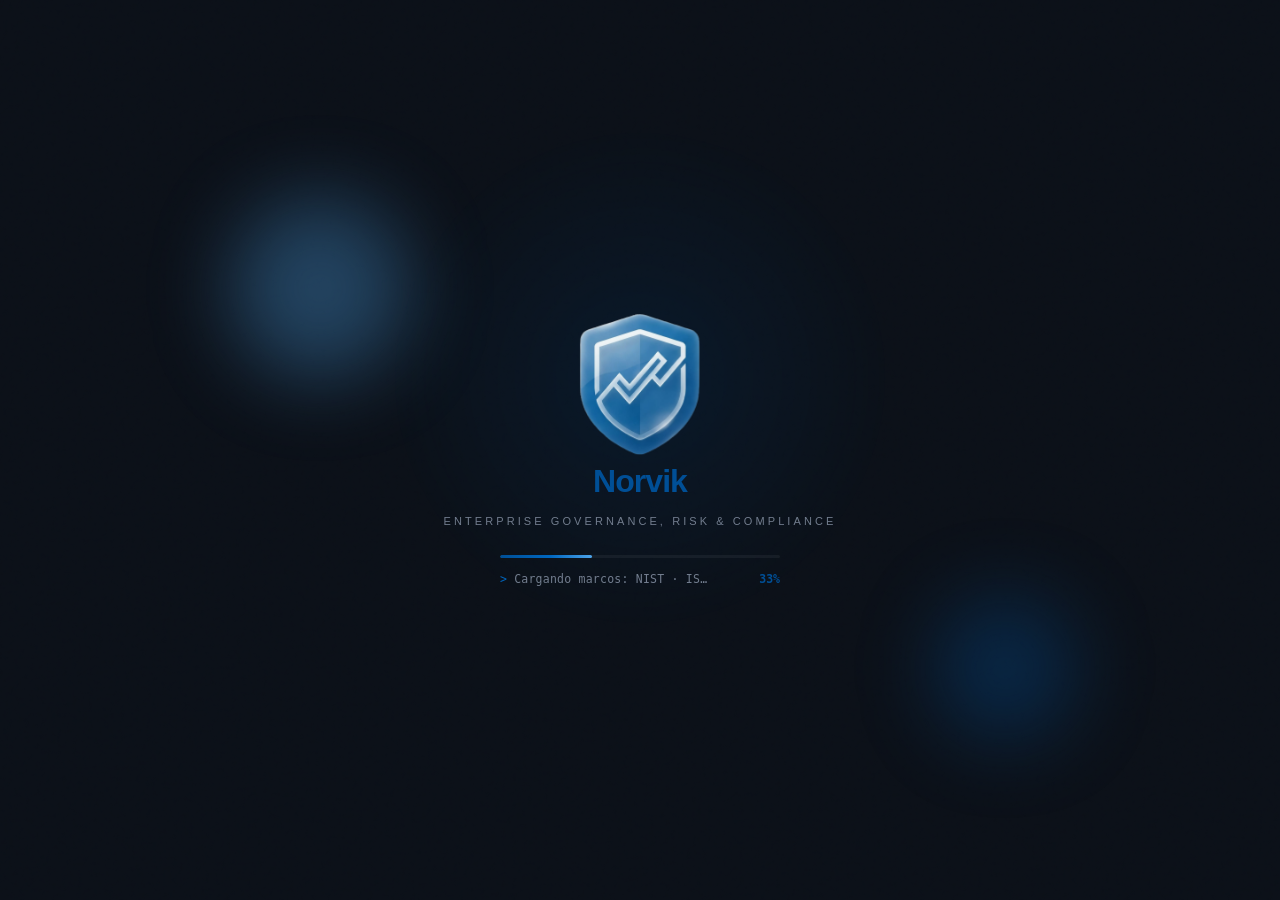
==== commit 8e071a01: "Fix production blockers: async AI, opt-in demo data, keyring secrets, commercial license docs Co-aut" ====
--- a/ui/web/index.html
+++ b/ui/web/index.html
@@ -92,6 +92,7 @@
               <span data-icon="menu"></span>
             </button>
             <div class="norvik-topbar__title">
+              <span class="demo-badge" id="demo-badge" hidden aria-label="Modo demostración">DEMO</span>
               <h1 id="page-title">Governance & Compliance</h1>
               <p id="page-subtitle">Última revisión: —</p>
             </div>
@@ -145,13 +146,13 @@
                     </div>
                   </div>
                   <h2>No hay datos de cumplimiento todavía</h2>
-                  <p>Comience configurando su primer marco normativo o realizando una evaluación de madurez para visualizar el estado de riesgo de su organización.</p>
+                  <p>Comience configurando su primer marco normativo o cargue datos de demostración para explorar el dashboard sin evaluaciones reales.</p>
                   <div class="dash-empty__actions">
                     <button type="button" class="ws-btn primary" id="empty-start">
-                      <span data-icon="verified"></span><span>Comenzar configuración</span>
+                      <span data-icon="verified"></span><span>Comenzar evaluación</span>
                     </button>
                     <button type="button" class="ws-btn" id="empty-import">
-                      <span data-icon="upload"></span><span>Importar datos</span>
+                      <span data-icon="sparkle"></span><span>Cargar datos de demostración</span>
                     </button>
                   </div>
                   <div class="dash-empty__tips">
@@ -195,9 +196,14 @@
                     </span>
                     <span class="dash-header__sep" aria-hidden="true">·</span>
                     <span class="dash-header__time" id="dash-last-update">Última actualización: —</span>
+                    <span class="dash-header__sep demo-banner__sep" id="demo-banner-sep" hidden aria-hidden="true">·</span>
+                    <span class="demo-banner" id="demo-banner" hidden>Datos de demostración — no válidos para auditoría</span>
                   </div>
                 </div>
                 <div class="dash-header__actions">
+                  <button type="button" class="ws-btn ws-btn--warn" id="btn-clear-demo" hidden>
+                    <span data-icon="close"></span><span>Quitar demo</span>
+                  </button>
                   <button type="button" class="ws-btn" id="btn-sync">
                     <span data-icon="sync"></span><span>Sincronizar</span>
                   </button>
--- a/ui/web/styles.css
+++ b/ui/web/styles.css
@@ -247,6 +247,10 @@
 .btn-nav-toggle{flex-shrink:0;margin-right:2px}
 .norvik-topbar__title h1{font-size:20px;font-weight:650;letter-spacing:-.02em;color:var(--ink);margin:0}
 .norvik-topbar__title p{font-size:12px;color:var(--ink-3);margin-top:4px}
+.demo-badge{display:inline-flex;align-items:center;justify-content:center;font-size:10px;font-weight:700;letter-spacing:.08em;padding:3px 8px;border-radius:999px;margin-right:8px;color:#fff;background:linear-gradient(135deg,#f59e0b,#ef4444);box-shadow:0 0 0 1px rgba(255,255,255,.12) inset;vertical-align:middle}
+.demo-banner{font-size:12px;font-weight:600;color:#f59e0b}
+.ws-btn--warn{border-color:rgba(245,158,11,.45);color:#fbbf24}
+.ws-btn--warn:hover{background:rgba(245,158,11,.12)}
 .norvik-topbar__actions{display:flex;align-items:center;gap:8px;flex-wrap:wrap;flex-shrink:0}
 .norvik-topbar__actions--compact{gap:10px}
 .topbar-search{position:relative;flex:1;min-width:180px;max-width:520px;margin:0 12px 0 auto}
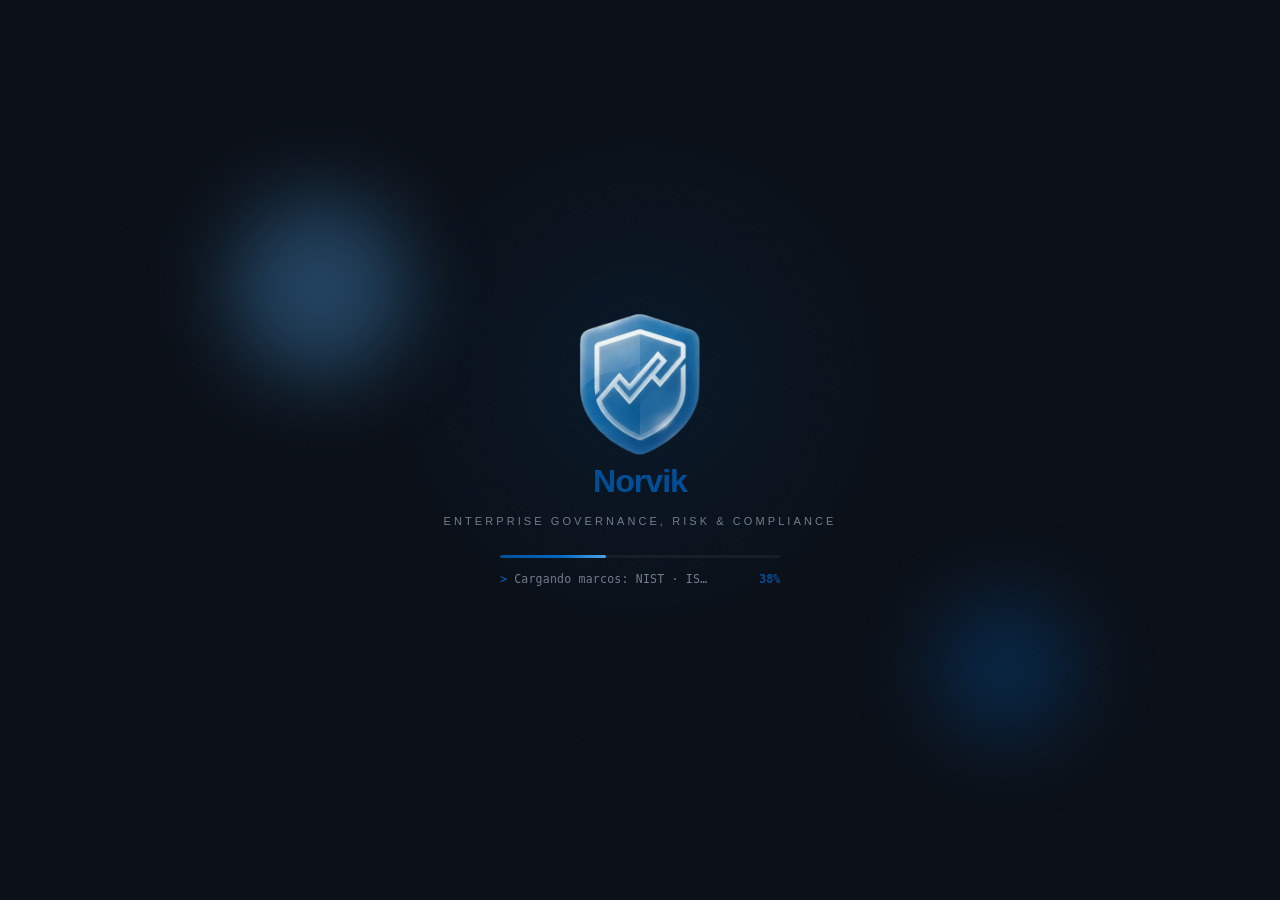
==== commit 4f843f3f: "Fix production build: isolate dev data, factory reset on first launch, v1.0.1 zip Co-authored-by: Cu" ====
--- a/ui/web/index.html
+++ b/ui/web/index.html
@@ -835,10 +835,10 @@
       </div>
       <div class="modal-card__body">
         <p>Norvik es tu plataforma de gobernanza, riesgo y cumplimiento (GRC) para evaluar madurez, priorizar brechas y documentar evidencias bajo NIST CSF 2.0, ISO 27001, CIS Controls v8 y RGPD.</p>
-        <p>Si necesitas ayuda con la configuración, la interpretación de controles o soporte técnico, escríbeme por LinkedIn o revisa el repositorio en GitHub:</p>
+        <p>Si necesitas ayuda con la configuración, la interpretación de controles o soporte técnico, contacta al administrador de tu organización o consulta la documentación de licencia del producto.</p>
         <div class="support-links">
-          <a class="support-link" href="https://www.linkedin.com/in/yoandyrd92/" target="_blank" rel="noopener noreferrer">LinkedIn · Yoandy Ramirez Delgado</a>
-          <a class="support-link" href="https://github.com/heindall92" target="_blank" rel="noopener noreferrer">GitHub · heindall92</a>
+          <a class="support-link" href="https://github.com/heindall92/Norvik_Gobernanza/blob/main/COMMERCIAL_LICENSE.md" target="_blank" rel="noopener noreferrer">Licencia comercial · Norvik GRC</a>
+          <a class="support-link" href="https://github.com/heindall92/Norvik_Gobernanza" target="_blank" rel="noopener noreferrer">Documentación · GitHub</a>
         </div>
         <ul class="support-list">
           <li><strong>Evaluar madurez:</strong> entra en Framework, elige un marco y asigna nivel CMM (L0–L5) a cada control.</li>
@@ -846,7 +846,7 @@
           <li><strong>Asistente IA:</strong> configura Ollama en Configuración para recomendaciones contextualizadas.</li>
           <li><strong>Informes:</strong> genera el PDF ejecutivo desde la sección Informes PDF.</li>
         </ul>
-        <p class="support-meta">Norvik · Enterprise Edition · v1.0 · Desarrollado por Yoandy Ramirez Delgado</p>
+        <p class="support-meta">Norvik · Enterprise Edition · Documentación en línea</p>
       </div>
     </div>
   </div>
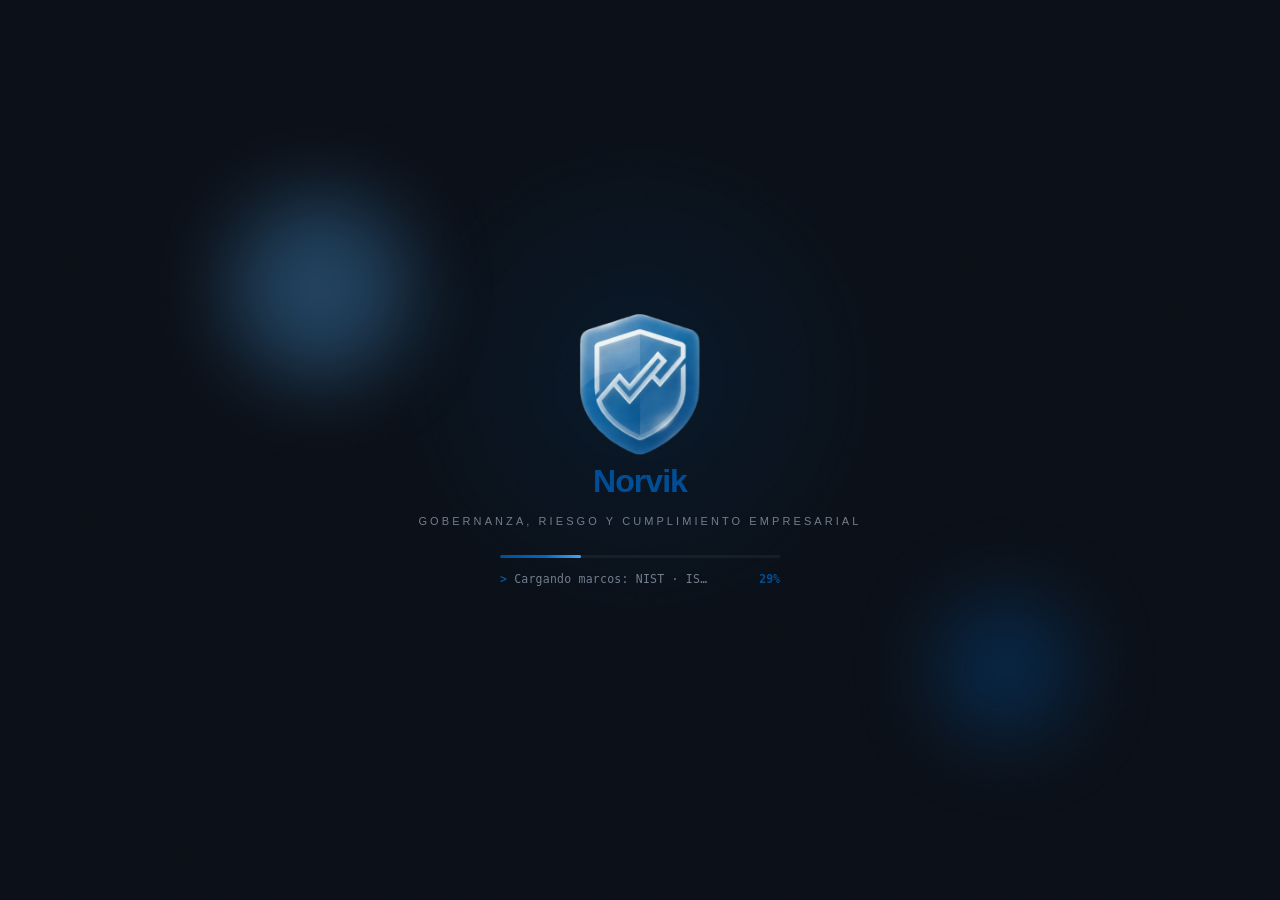
==== commit 49f8c502: "Hide demo badge on real data entry; add ES/EN i18n for UI, AI and PDF reports Co-authored-by: Cursor" ====
--- a/ui/web/index.html
+++ b/ui/web/index.html
@@ -48,29 +48,29 @@
           <nav class="norvik-nav norvik-nav--top" aria-label="Navegación principal">
             <span class="nav-indicator" id="nav-indicator" aria-hidden="true"></span>
             <button type="button" class="nav-item is-active" data-panel="dashboard">
-              <span data-icon="dashboard"></span><span>Dashboard</span>
+              <span data-icon="dashboard"></span><span data-i18n="nav.dashboard">Dashboard</span>
             </button>
             <button type="button" class="nav-item" data-panel="frameworks" id="nav-frameworks">
-              <span data-icon="verified"></span><span>Framework</span>
+              <span data-icon="verified"></span><span data-i18n="nav.framework">Framework</span>
             </button>
             <button type="button" class="nav-item" data-panel="reports">
-              <span data-icon="reports"></span><span>Informes PDF</span>
+              <span data-icon="reports"></span><span data-i18n="nav.reports">Informes PDF</span>
             </button>
             <button type="button" class="nav-item" data-panel="ai">
-              <span data-icon="ai"></span><span>Asistente IA</span>
+              <span data-icon="ai"></span><span data-i18n="nav.ai">Asistente IA</span>
             </button>
           </nav>
           <div class="norvik-sidebar-foot">
             <div class="norvik-status foot-text">
               <span class="dot" id="ollama-dot"></span>
-              <span id="ollama-label">Ollama: comprobando...</span>
+              <span id="ollama-label" data-i18n="ollama.checking">Ollama: comprobando...</span>
             </div>
             <div class="sidebar-foot-nav">
               <button type="button" class="nav-item nav-item--foot" data-panel="settings">
-                <span data-icon="settings"></span><span>Configuración</span>
+                <span data-icon="settings"></span><span data-i18n="nav.settings">Configuración</span>
               </button>
               <button type="button" class="nav-item nav-item--foot" id="btn-support">
-                <span data-icon="help"></span><span>Soporte</span>
+                <span data-icon="help"></span><span data-i18n="nav.support">Soporte</span>
               </button>
             </div>
             <div class="sidebar-user" id="sidebar-user" role="button" tabindex="0">
@@ -81,7 +81,7 @@
               </div>
             </div>
             <button type="button" class="btn-collapse" id="btn-collapse">
-              <span class="chevron-wrap" data-icon="chevronLeft"></span><span class="collapse-label">Colapsar</span>
+              <span class="chevron-wrap" data-icon="chevronLeft"></span><span class="collapse-label" data-i18n="nav.collapse">Colapsar</span>
             </button>
           </div>
         </aside>
@@ -92,13 +92,13 @@
               <span data-icon="menu"></span>
             </button>
             <div class="norvik-topbar__title">
-              <span class="demo-badge" id="demo-badge" hidden aria-label="Modo demostración">DEMO</span>
+              <span class="demo-badge" id="demo-badge" hidden aria-label="Modo demostración" data-i18n="demo.badge">DEMO</span>
               <h1 id="page-title">Governance & Compliance</h1>
-              <p id="page-subtitle">Última revisión: —</p>
+              <p id="page-subtitle" data-i18n-static="common.lastReview">Última revisión: —</p>
             </div>
             <div class="topbar-search">
               <span class="topbar-search__icon" data-icon="search"></span>
-              <input type="text" id="global-search" class="topbar-search__input" placeholder="Buscar controles, marcos o dominios..." autocomplete="off" />
+              <input type="text" id="global-search" class="topbar-search__input" data-i18n-placeholder="search.placeholder" placeholder="Buscar controles, marcos o dominios..." autocomplete="off" />
               <div class="search-results" id="search-results" hidden></div>
             </div>
             <div class="norvik-topbar__actions norvik-topbar__actions--compact">
@@ -109,12 +109,12 @@
               </button>
               <div class="notif-panel mica-surface" id="notif-panel" hidden role="dialog" aria-label="Notificaciones">
                 <div class="notif-panel__head">
-                  <h2 class="notif-panel__title">Notificaciones</h2>
-                  <button type="button" class="notif-panel__mark" id="notif-mark-read">Marcar todo como leído</button>
+                  <h2 class="notif-panel__title" data-i18n="notif.title">Notificaciones</h2>
+                  <button type="button" class="notif-panel__mark" id="notif-mark-read" data-i18n="notif.markRead">Marcar todo como leído</button>
                 </div>
                 <div class="notif-panel__scroll" id="notif-list"></div>
                 <div class="notif-panel__foot">
-                  <button type="button" class="notif-panel__view-all" id="notif-view-all">Ver todas las notificaciones</button>
+                  <button type="button" class="notif-panel__view-all" id="notif-view-all" data-i18n="notif.viewAll">Ver todas las notificaciones</button>
                 </div>
               </div>
               </div>
@@ -145,14 +145,14 @@
                       <div class="dash-empty__float dash-empty__float--b"><span data-icon="check"></span></div>
                     </div>
                   </div>
-                  <h2>No hay datos de cumplimiento todavía</h2>
-                  <p>Comience configurando su primer marco normativo o cargue datos de demostración para explorar el dashboard sin evaluaciones reales.</p>
+                  <h2 data-i18n="dash.emptyTitle">No hay datos de cumplimiento todavía</h2>
+                  <p data-i18n="dash.emptyBody">Comience configurando su primer marco normativo o cargue datos de demostración para explorar el dashboard sin evaluaciones reales.</p>
                   <div class="dash-empty__actions">
                     <button type="button" class="ws-btn primary" id="empty-start">
-                      <span data-icon="verified"></span><span>Comenzar evaluación</span>
+                      <span data-icon="verified"></span><span data-i18n="dash.startEval">Comenzar evaluación</span>
                     </button>
                     <button type="button" class="ws-btn" id="empty-import">
-                      <span data-icon="sparkle"></span><span>Cargar datos de demostración</span>
+                      <span data-icon="sparkle"></span><span data-i18n="dash.loadDemo">Cargar datos de demostración</span>
                     </button>
                   </div>
                   <div class="dash-empty__tips">
@@ -187,31 +187,31 @@
               </nav>
               <header class="dash-header">
                 <div class="dash-header__main">
-                  <h2 class="dash-header__title">Panel de cumplimiento</h2>
-                  <p class="dash-header__subtitle" id="dash-header-sub">Monitoreo de cumplimiento entre marcos y vectores de riesgo.</p>
+                  <h2 class="dash-header__title" data-i18n="dash.compliancePanel">Panel de cumplimiento</h2>
+                  <p class="dash-header__subtitle" id="dash-header-sub" data-i18n="dash.complianceSubDefault">Monitoreo de cumplimiento entre marcos y vectores de riesgo.</p>
                   <div class="dash-header__meta">
                     <span class="dash-status" id="dash-conn-status">
                       <span class="dash-status__dot"></span>
-                      <span id="dash-conn-label">Motor de cumplimiento activo</span>
+                      <span id="dash-conn-label" data-i18n="dash.engineActive">Motor de cumplimiento activo</span>
                     </span>
                     <span class="dash-header__sep" aria-hidden="true">·</span>
                     <span class="dash-header__time" id="dash-last-update">Última actualización: —</span>
                     <span class="dash-header__sep demo-banner__sep" id="demo-banner-sep" hidden aria-hidden="true">·</span>
-                    <span class="demo-banner" id="demo-banner" hidden>Datos de demostración — no válidos para auditoría</span>
+                    <span class="demo-banner" id="demo-banner" hidden data-i18n="demo.banner">Datos de demostración — no válidos para auditoría</span>
                   </div>
                 </div>
                 <div class="dash-header__actions">
                   <button type="button" class="ws-btn ws-btn--warn" id="btn-clear-demo" hidden>
-                    <span data-icon="close"></span><span>Quitar demo</span>
+                    <span data-icon="close"></span><span data-i18n="demo.remove">Quitar demo</span>
                   </button>
                   <button type="button" class="ws-btn" id="btn-sync">
-                    <span data-icon="sync"></span><span>Sincronizar</span>
+                    <span data-icon="sync"></span><span data-i18n="dash.sync">Sincronizar</span>
                   </button>
                   <button type="button" class="ws-btn ws-btn--filter" id="dash-btn-filter">
-                    <span data-icon="filter"></span><span id="dash-filter-btn-label">Filtros</span>
+                    <span data-icon="filter"></span><span id="dash-filter-btn-label" data-i18n="dash.filters">Filtros</span>
                   </button>
                   <button type="button" class="ws-btn primary" id="dash-btn-export">
-                    <span data-icon="export"></span><span>Exportar PDF</span>
+                    <span data-icon="export"></span><span data-i18n="dash.exportPdf">Exportar PDF</span>
                   </button>
                 </div>
               </header>
@@ -531,8 +531,21 @@
 
             <div class="norvik-panel" data-panel="settings">
               <div class="glass-box">
-                <h1 style="font-size:22px;font-weight:650;letter-spacing:-.02em;margin-bottom:4px">Configuración</h1>
-                <p class="sub" style="color:var(--ink-3);font-size:13px;margin-bottom:18px">Conexión IA, apariencia y preferencias de Norvik.</p>
+                <h1 style="font-size:22px;font-weight:650;letter-spacing:-.02em;margin-bottom:4px" data-i18n="settings.title">Configuración</h1>
+                <p class="sub" style="color:var(--ink-3);font-size:13px;margin-bottom:18px" data-i18n="settings.languageHint">Interfaz, informes PDF y asistente IA</p>
+
+                <div class="settings-section" id="language-settings">
+                  <div class="label" data-i18n="settings.language">Idioma</div>
+                  <div class="settings-grid">
+                    <div class="setting-field">
+                      <label for="set-language" data-i18n="settings.language">Idioma</label>
+                      <select id="set-language" class="setting-select">
+                        <option value="es">Español</option>
+                        <option value="en">English</option>
+                      </select>
+                    </div>
+                  </div>
+                </div>
 
                 <div class="settings-section" id="ollama-settings">
                   <div class="label">Asistente IA (Ollama)</div>
@@ -830,15 +843,15 @@
   <div class="modal-overlay" id="support-modal" hidden>
     <div class="modal-card glass-panel">
       <div class="modal-card__head">
-        <span class="card-head__title"><span class="ai-spark" data-icon="help"></span>Soporte</span>
+        <span class="card-head__title"><span class="ai-spark" data-icon="help"></span><span data-i18n="support.title">Soporte</span></span>
         <button type="button" class="icon-btn" id="support-close" aria-label="Cerrar"><span data-icon="close"></span></button>
       </div>
       <div class="modal-card__body">
-        <p>Norvik es tu plataforma de gobernanza, riesgo y cumplimiento (GRC) para evaluar madurez, priorizar brechas y documentar evidencias bajo NIST CSF 2.0, ISO 27001, CIS Controls v8 y RGPD.</p>
-        <p>Si necesitas ayuda con la configuración, la interpretación de controles o soporte técnico, contacta al administrador de tu organización o consulta la documentación de licencia del producto.</p>
+        <p data-i18n="support.body1">Norvik es tu plataforma de gobernanza, riesgo y cumplimiento (GRC) para evaluar madurez, priorizar brechas y documentar evidencias bajo NIST CSF 2.0, ISO 27001, CIS Controls v8 y RGPD.</p>
+        <p data-i18n="support.body2">Si necesitas ayuda con la configuración, la interpretación de controles o soporte técnico, contacta al administrador de tu organización o consulta la documentación de licencia del producto.</p>
         <div class="support-links">
-          <a class="support-link" href="https://github.com/heindall92/Norvik_Gobernanza/blob/main/COMMERCIAL_LICENSE.md" target="_blank" rel="noopener noreferrer">Licencia comercial · Norvik GRC</a>
-          <a class="support-link" href="https://github.com/heindall92/Norvik_Gobernanza" target="_blank" rel="noopener noreferrer">Documentación · GitHub</a>
+          <a class="support-link" href="https://github.com/heindall92/Norvik_Gobernanza/blob/main/COMMERCIAL_LICENSE.md" target="_blank" rel="noopener noreferrer" data-i18n="support.license">Licencia comercial · Norvik GRC</a>
+          <a class="support-link" href="https://github.com/heindall92/Norvik_Gobernanza" target="_blank" rel="noopener noreferrer" data-i18n="support.docs">Documentación · GitHub</a>
         </div>
         <ul class="support-list">
           <li><strong>Evaluar madurez:</strong> entra en Framework, elige un marco y asigna nivel CMM (L0–L5) a cada control.</li>
@@ -846,7 +859,7 @@
           <li><strong>Asistente IA:</strong> configura Ollama en Configuración para recomendaciones contextualizadas.</li>
           <li><strong>Informes:</strong> genera el PDF ejecutivo desde la sección Informes PDF.</li>
         </ul>
-        <p class="support-meta">Norvik · Enterprise Edition · Documentación en línea</p>
+        <p class="support-meta" data-i18n="support.meta">Norvik · Enterprise Edition · Documentación en línea</p>
       </div>
     </div>
   </div>
@@ -857,6 +870,7 @@
   <script src="theme-engine.js"></script>
   <script src="motion.js"></script>
   <script src="responsive.js"></script>
+  <script src="i18n.js"></script>
   <script src="charts.js"></script>
   <script src="app.js"></script>
 </body>
